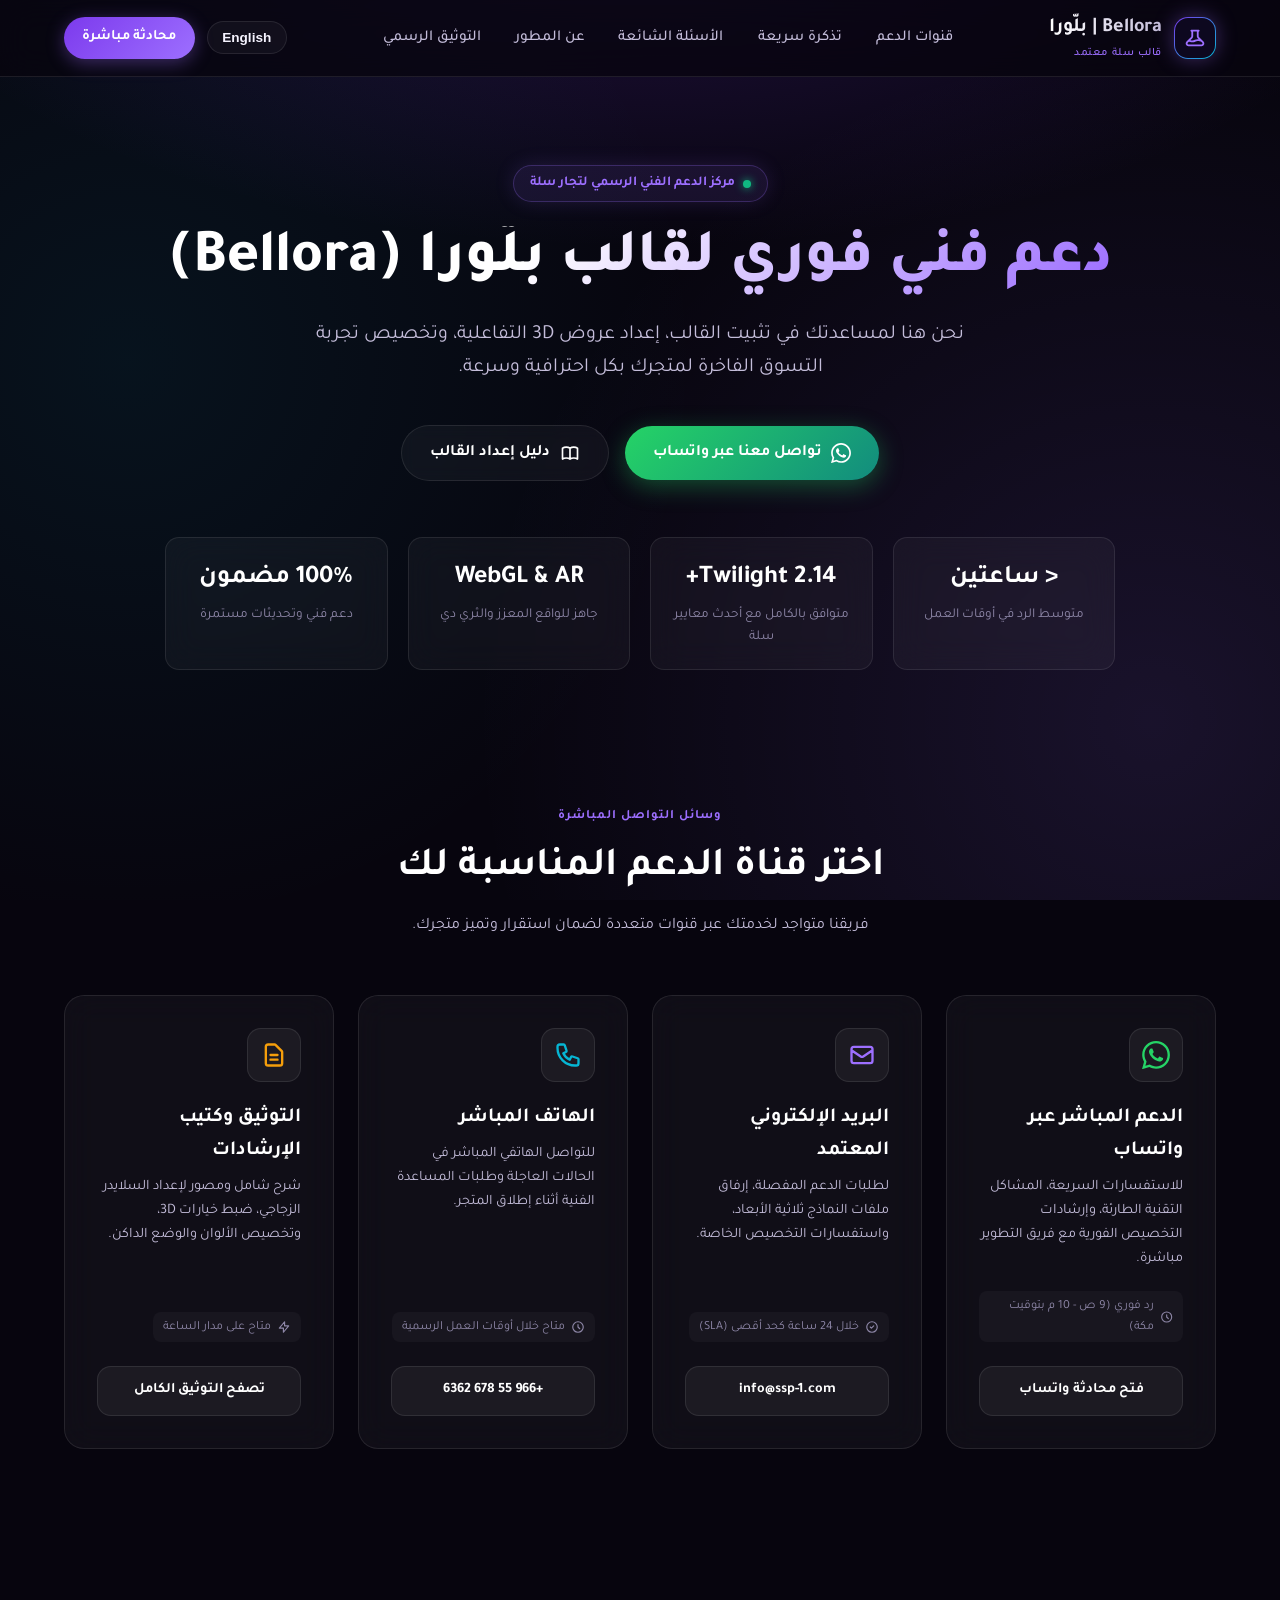
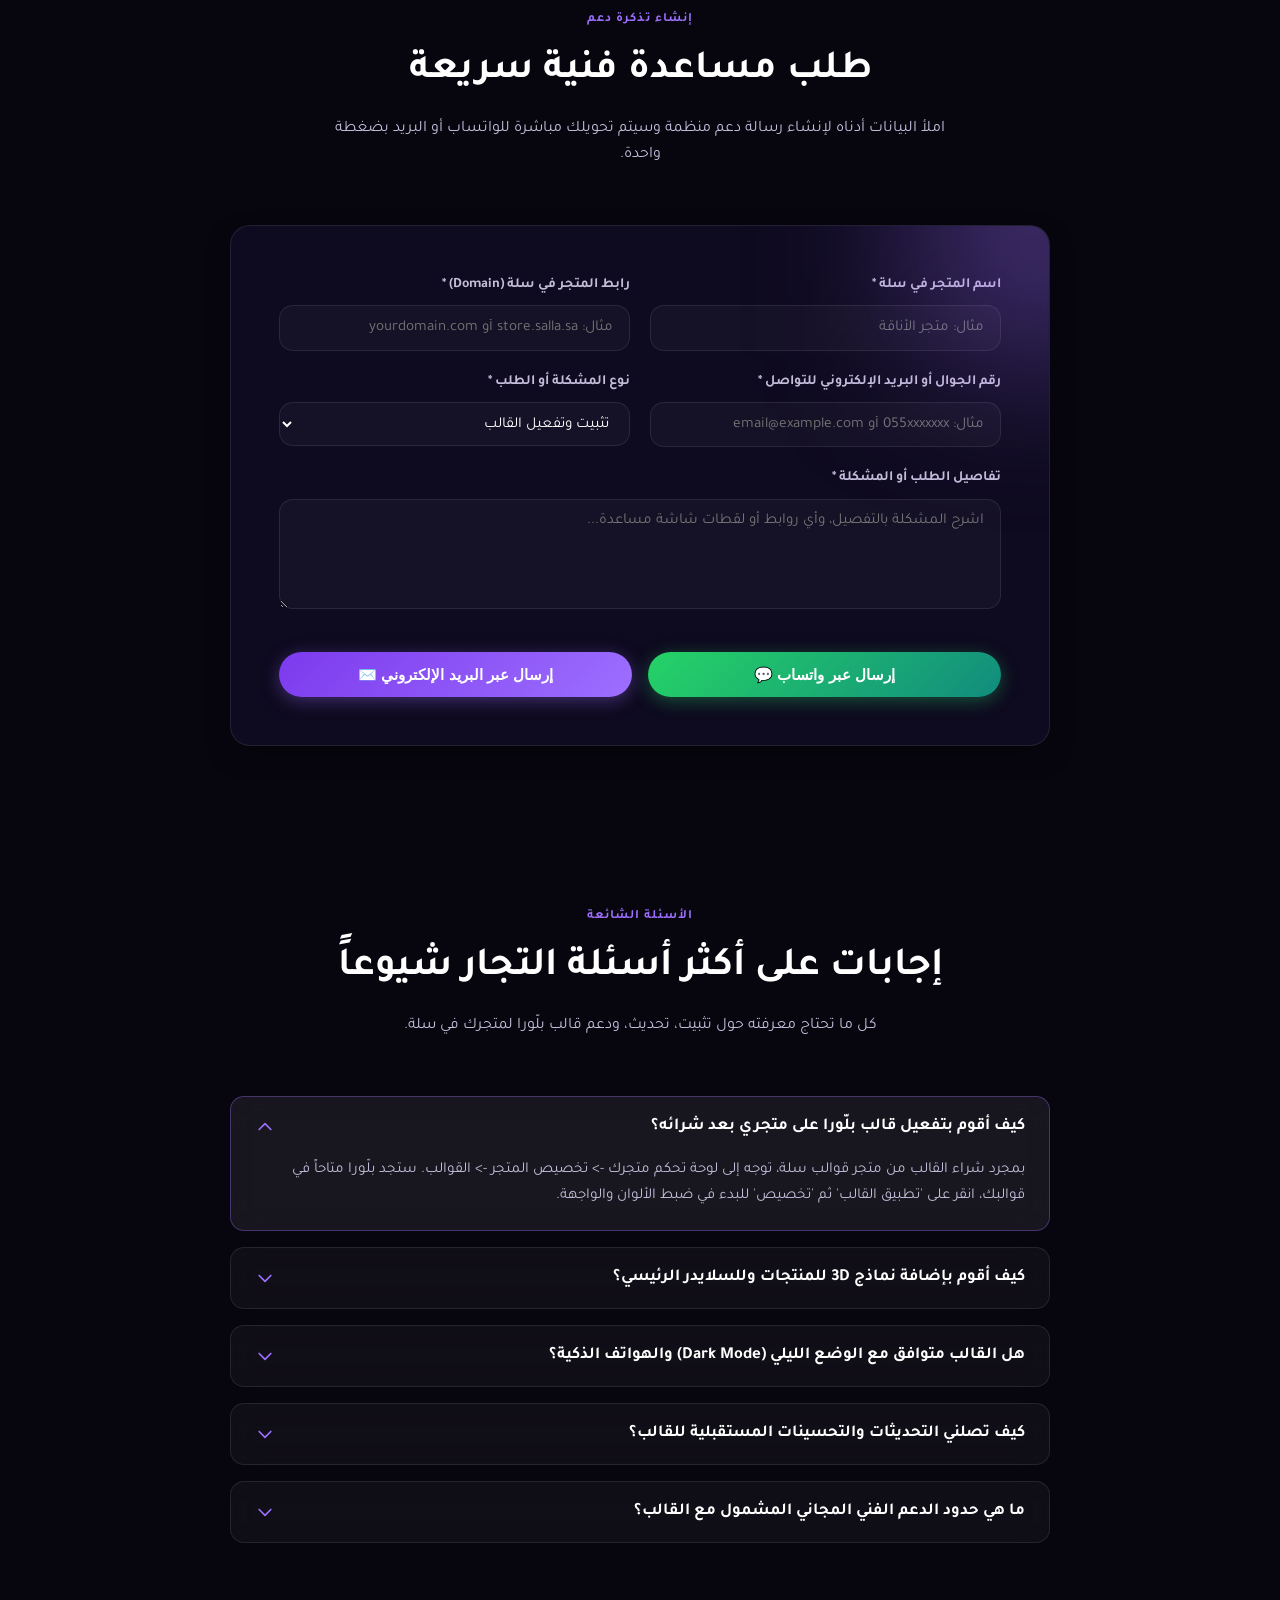
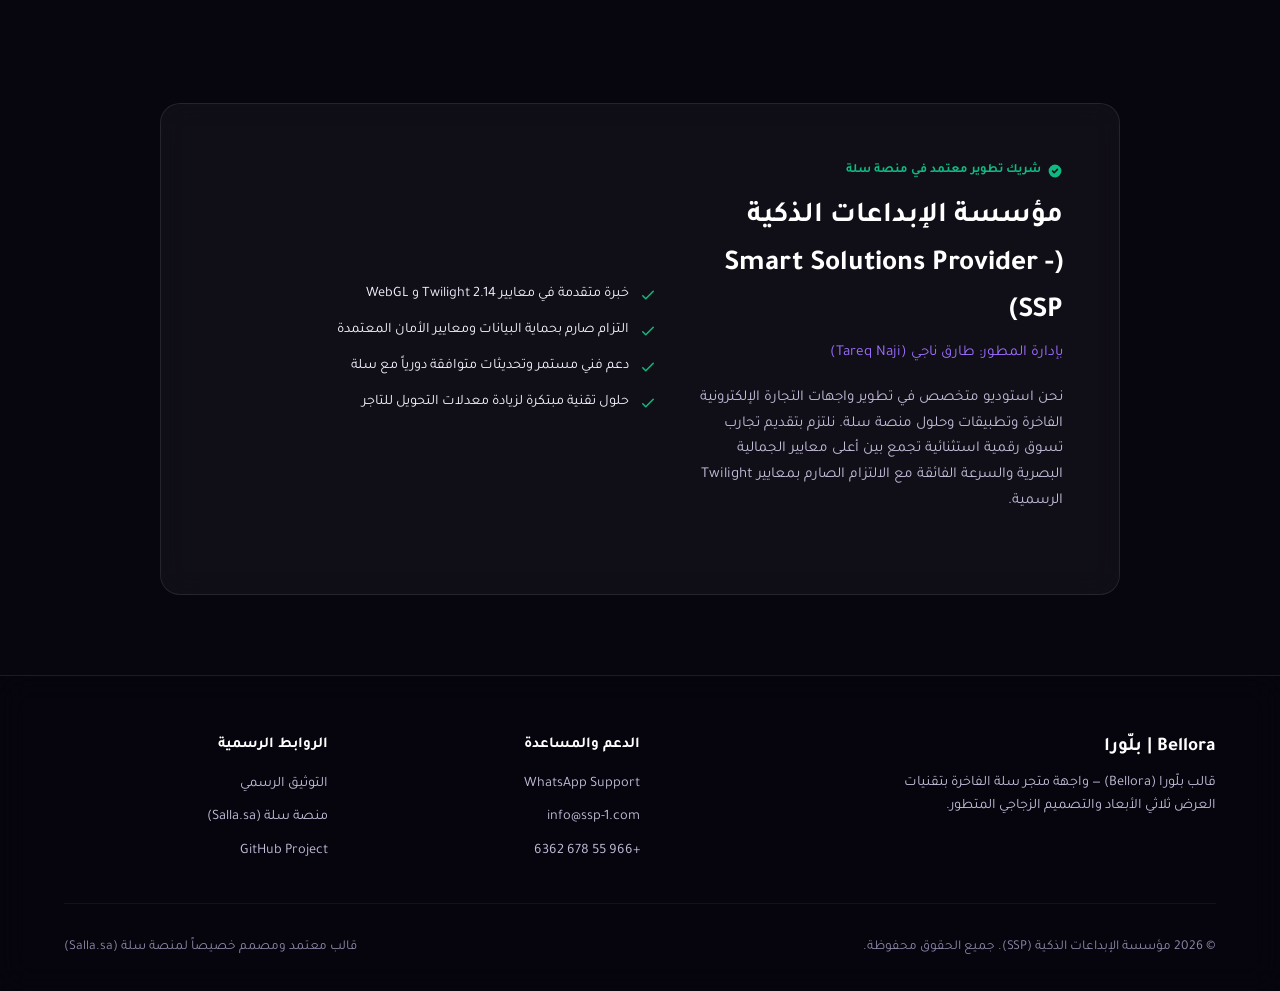
==== index.html @ 48fffde7 "feat: initial release of Bellora Salla Theme support website" ====
<!DOCTYPE html>
<html lang="ar" dir="rtl">
<head>
  <meta charset="UTF-8">
  <meta name="viewport" content="width=device-width, initial-scale=1.0">
  <title>بلّورا (Bellora) — مركز الدعم الفني والمطور المعتمد لثيم سلة</title>
  <meta name="description" content="مركز الدعم الفني الرسمي والمعتمد لقالب بلّورا (Bellora) على منصة سلة — مؤسسة الإبداعات الذكية (SSP). مساعدة فورية، توثيق، وتذاكر دعم فني لتجار سلة.">
  <meta name="theme-color" content="#07050e">

  <!-- OpenGraph / Social Media Meta -->
  <meta property="og:type" content="website">
  <meta property="og:url" content="https://tareq7.github.io/bellora-support/">
  <meta property="og:title" content="بلّورا (Bellora) — مركز الدعم الفني المعتمد لقالب سلة">
  <meta property="og:description" content="الدعم الفني الرسمي لقالب بلّورا على سلة: تواصل مباشر عبر واتساب والبريد، توثيق شامل، وإرشادات تقنية فورية.">
  <meta property="twitter:card" content="summary_large_image">

  <!-- Google Fonts -->
  <link rel="preconnect" href="https://fonts.googleapis.com">
  <link rel="preconnect" href="https://fonts.gstatic.com" crossorigin>
  <link href="https://fonts.googleapis.com/css2?family=Inter:wght@400;500;600;700;800&family=Tajawal:wght@400;500;700;800;900&display=swap" rel="stylesheet">

  <link rel="stylesheet" href="styles.css">
</head>
<body>

  <!-- Navigation Bar -->
  <header class="site-header">
    <div class="container nav-container">
      <a href="#" class="brand-logo">
        <div class="brand-icon">
          <svg fill="none" stroke="currentColor" viewBox="0 0 24 24">
            <path stroke-linecap="round" stroke-linejoin="round" stroke-width="2" d="M19.428 15.428a2 2 0 00-1.022-.547l-2.387-.477a6 6 0 00-3.86.517l-.318.158a6 6 0 01-3.86.517L6.05 15.21a2 2 0 00-1.806.547M8 4h8l-1 1v5.172a2 2 0 00.586 1.414l5 5c1.26 1.26.367 3.414-1.415 3.414H4.828c-1.782 0-2.674-2.154-1.414-3.414l5-5A2 2 0 009 10.172V5L8 4z"></path>
          </svg>
        </div>
        <div class="brand-text">
          <span class="brand-name">Bellora | بلّورا</span>
          <span class="brand-badge" data-i18n="brandBadge">قالب سلة معتمد</span>
        </div>
      </a>

      <ul class="nav-menu">
        <li><a href="#channels" class="nav-link" data-i18n="navChannels">قنوات الدعم</a></li>
        <li><a href="#ticket" class="nav-link" data-i18n="navTicket">تذكرة سريعة</a></li>
        <li><a href="#faq" class="nav-link" data-i18n="navFaq">الأسئلة الشائعة</a></li>
        <li><a href="#about" class="nav-link" data-i18n="navAbout">عن المطور</a></li>
        <li><a href="https://bellora.ssp-1.com/" target="_blank" rel="noopener" class="nav-link" data-i18n="navDocs">التوثيق الرسمي ↗</a></li>
      </ul>

      <div class="nav-actions">
        <button id="langToggleBtn" class="lang-btn" type="button" aria-label="Switch Language">English</button>
        <a href="https://wa.me/966556786362" target="_blank" rel="noopener" class="nav-cta" data-i18n="navCta">محادثة مباشرة</a>
      </div>
    </div>
  </header>

  <!-- Hero Section -->
  <section class="hero">
    <div class="container">
      <div class="hero-pill">
        <span class="hero-pill-dot"></span>
        <span data-i18n="heroBadge">مركز الدعم الفني الرسمي لتجار سلة</span>
      </div>

      <h1 class="hero-title" data-i18n="heroTitle">دعم فني فوري لقالب بلّورا (Bellora)</h1>
      <p class="hero-subtitle" data-i18n="heroSubtitle">
        نحن هنا لمساعدتك في تثبيت القالب، إعداد عروض 3D التفاعلية، وتخصيص تجربة التسوق الفاخرة لمتجرك بكل احترافية وسرعة.
      </p>

      <div class="hero-buttons">
        <a href="https://wa.me/966556786362" target="_blank" rel="noopener" class="btn-primary">
          <svg width="20" height="20" fill="currentColor" viewBox="0 0 24 24">
            <path d="M.057 24l1.687-6.163c-1.041-1.804-1.588-3.849-1.587-5.946.003-6.556 5.338-11.891 11.893-11.891 3.181.001 6.167 1.24 8.413 3.488 2.245 2.248 3.481 5.236 3.48 8.414-.003 6.557-5.338 11.892-11.893 11.892-1.99-.001-3.951-.5-5.688-1.448l-5.705 1.654zm6.597-3.807c1.676.995 3.276 1.591 5.392 1.592 5.448 0 9.886-4.434 9.889-9.885.002-5.462-4.415-9.89-9.881-9.892-5.452 0-9.887 4.434-9.889 9.884-.001 2.225.651 3.891 1.746 5.634l-.999 3.648 3.742-.981zm11.387-5.464c-.074-.124-.272-.198-.57-.347-.297-.149-1.758-.868-2.031-.967-.272-.099-.47-.149-.669.149-.198.297-.768.967-.941 1.165-.173.198-.347.223-.644.074-.297-.149-1.255-.462-2.39-1.475-.883-.788-1.48-1.761-1.653-2.059-.173-.297-.018-.458.13-.606.134-.133.297-.347.446-.521.151-.172.2-.296.3-.495.099-.198.05-.372-.025-.521-.075-.148-.669-1.611-.916-2.206-.242-.579-.487-.501-.669-.51l-.57-.01c-.198 0-.52.074-.792.372s-1.04 1.016-1.04 2.479 1.065 2.876 1.213 3.074c.149.198 2.095 3.2 5.076 4.487.709.306 1.263.489 1.694.626.712.226 1.36.194 1.872.118.571-.085 1.758-.719 2.006-1.413.248-.695.248-1.29.173-1.414z"/>
          </svg>
          <span data-i18n="heroWaBtn">تواصل معنا عبر واتساب</span>
        </a>
        <a href="https://bellora.ssp-1.com/" target="_blank" rel="noopener" class="btn-secondary">
          <svg width="20" height="20" fill="none" stroke="currentColor" viewBox="0 0 24 24">
            <path stroke-linecap="round" stroke-linejoin="round" stroke-width="2" d="M12 6.253v13m0-13C10.832 5.477 9.246 5 7.5 5S4.168 5.477 3 6.253v13C4.168 18.477 5.754 18 7.5 18s3.332.477 4.5 1.253m0-13C13.168 5.477 14.754 5 16.5 5c1.747 0 3.332.477 4.5 1.253v13C19.832 18.477 18.247 18 16.5 18c-1.746 0-3.332.477-4.5 1.253"></path>
          </svg>
          <span data-i18n="heroDocsBtn">دليل إعداد القالب</span>
        </a>
      </div>

      <div class="hero-stats">
        <div class="stat-card">
          <div class="stat-value" data-i18n="statResponseTime">&lt; ساعتين</div>
          <div class="stat-label" data-i18n="statResponseDesc">متوسط الرد في أوقات العمل</div>
        </div>
        <div class="stat-card">
          <div class="stat-value" data-i18n="statTwilight">Twilight 2.14+</div>
          <div class="stat-label" data-i18n="statTwilightDesc">متوافق بالكامل مع أحدث معايير سلة</div>
        </div>
        <div class="stat-card">
          <div class="stat-value" data-i18n="stat3D">WebGL & AR</div>
          <div class="stat-label" data-i18n="stat3DDesc">جاهز للواقع المعزز والثري دي</div>
        </div>
        <div class="stat-card">
          <div class="stat-value" data-i18n="statSla">100% مضمون</div>
          <div class="stat-label" data-i18n="statSlaDesc">دعم فني وتحديثات مستمرة</div>
        </div>
      </div>
    </div>
  </section>

  <!-- Support Channels Section -->
  <section id="channels" class="section">
    <div class="container">
      <div class="section-header">
        <div class="section-tag" data-i18n="channelsTag">وسائل التواصل المباشرة</div>
        <h2 class="section-title" data-i18n="channelsTitle">اختر قناة الدعم المناسبة لك</h2>
        <p class="section-desc" data-i18n="channelsDesc">فريقنا متواجد لخدمتك عبر قنوات متعددة لضمان استقرار وتميز متجرك.</p>
      </div>

      <div class="channels-grid">
        <!-- WhatsApp Card -->
        <div class="channel-card channel-whatsapp">
          <div class="channel-icon">
            <svg width="28" height="28" fill="currentColor" viewBox="0 0 24 24">
              <path d="M.057 24l1.687-6.163c-1.041-1.804-1.588-3.849-1.587-5.946.003-6.556 5.338-11.891 11.893-11.891 3.181.001 6.167 1.24 8.413 3.488 2.245 2.248 3.481 5.236 3.48 8.414-.003 6.557-5.338 11.892-11.893 11.892-1.99-.001-3.951-.5-5.688-1.448l-5.705 1.654zm6.597-3.807c1.676.995 3.276 1.591 5.392 1.592 5.448 0 9.886-4.434 9.889-9.885.002-5.462-4.415-9.89-9.881-9.892-5.452 0-9.887 4.434-9.889 9.884-.001 2.225.651 3.891 1.746 5.634l-.999 3.648 3.742-.981zm11.387-5.464c-.074-.124-.272-.198-.57-.347-.297-.149-1.758-.868-2.031-.967-.272-.099-.47-.149-.669.149-.198.297-.768.967-.941 1.165-.173.198-.347.223-.644.074-.297-.149-1.255-.462-2.39-1.475-.883-.788-1.48-1.761-1.653-2.059-.173-.297-.018-.458.13-.606.134-.133.297-.347.446-.521.151-.172.2-.296.3-.495.099-.198.05-.372-.025-.521-.075-.148-.669-1.611-.916-2.206-.242-.579-.487-.501-.669-.51l-.57-.01c-.198 0-.52.074-.792.372s-1.04 1.016-1.04 2.479 1.065 2.876 1.213 3.074c.149.198 2.095 3.2 5.076 4.487.709.306 1.263.489 1.694.626.712.226 1.36.194 1.872.118.571-.085 1.758-.719 2.006-1.413.248-.695.248-1.29.173-1.414z"/>
            </svg>
          </div>
          <h3 class="channel-title" data-i18n="chWaTitle">الدعم المباشر عبر واتساب</h3>
          <p class="channel-desc" data-i18n="chWaDesc">للاستفسارات السريعة، المشاكل التقنية الطارئة، وإرشادات التخصيص الفورية مع فريق التطوير مباشرة.</p>
          <div class="channel-sla">
            <svg width="14" height="14" fill="none" stroke="currentColor" viewBox="0 0 24 24"><path stroke-linecap="round" stroke-linejoin="round" stroke-width="2" d="M12 8v4l3 3m6-3a9 9 0 11-18 0 9 9 0 0118 0z"></path></svg>
            <span data-i18n="chWaSla">رد فوري (9 ص - 10 م بتوقيت مكة)</span>
          </div>
          <a href="https://wa.me/966556786362" target="_blank" rel="noopener" class="channel-action" data-i18n="chWaAction">فتح محادثة واتساب</a>
        </div>

        <!-- Email Card -->
        <div class="channel-card channel-email">
          <div class="channel-icon">
            <svg width="28" height="28" fill="none" stroke="currentColor" viewBox="0 0 24 24">
              <path stroke-linecap="round" stroke-linejoin="round" stroke-width="2" d="M3 8l7.89 5.26a2 2 0 002.22 0L21 8M5 19h14a2 2 0 002-2V7a2 2 0 00-2-2H5a2 2 0 00-2 2v10a2 2 0 002 2z"></path>
            </svg>
          </div>
          <h3 class="channel-title" data-i18n="chMailTitle">البريد الإلكتروني المعتمد</h3>
          <p class="channel-desc" data-i18n="chMailDesc">لطلبات الدعم المفصلة، إرفاق ملفات النماذج ثلاثية الأبعاد، واستفسارات التخصيص الخاصة.</p>
          <div class="channel-sla">
            <svg width="14" height="14" fill="none" stroke="currentColor" viewBox="0 0 24 24"><path stroke-linecap="round" stroke-linejoin="round" stroke-width="2" d="M9 12l2 2 4-4m6 2a9 9 0 11-18 0 9 9 0 0118 0z"></path></svg>
            <span data-i18n="chMailSla">خلال 24 ساعة كحد أقصى (SLA)</span>
          </div>
          <a href="mailto:info@ssp-1.com" class="channel-action" data-i18n="chMailAction">info@ssp-1.com</a>
        </div>

        <!-- Phone Card -->
        <div class="channel-card channel-phone">
          <div class="channel-icon">
            <svg width="28" height="28" fill="none" stroke="currentColor" viewBox="0 0 24 24">
              <path stroke-linecap="round" stroke-linejoin="round" stroke-width="2" d="M3 5a2 2 0 012-2h3.28a1 1 0 01.948.684l1.498 4.493a1 1 0 01-.502 1.21l-2.257 1.13a11.042 11.042 0 005.516 5.516l1.13-2.257a1 1 0 011.21-.502l4.493 1.498a1 1 0 01.684.949V19a2 2 0 01-2 2h-1C9.716 21 3 14.284 3 6V5z"></path>
            </svg>
          </div>
          <h3 class="channel-title" data-i18n="chPhoneTitle">الهاتف المباشر</h3>
          <p class="channel-desc" data-i18n="chPhoneDesc">للتواصل الهاتفي المباشر في الحالات العاجلة وطلبات المساعدة الفنية أثناء إطلاق المتجر.</p>
          <div class="channel-sla">
            <svg width="14" height="14" fill="none" stroke="currentColor" viewBox="0 0 24 24"><path stroke-linecap="round" stroke-linejoin="round" stroke-width="2" d="M12 8v4l3 3m6-3a9 9 0 11-18 0 9 9 0 0118 0z"></path></svg>
            <span data-i18n="chPhoneSla">متاح خلال أوقات العمل الرسمية</span>
          </div>
          <a href="tel:+966556786362" class="channel-action" data-i18n="chPhoneAction">+966 55 678 6362</a>
        </div>

        <!-- Docs Card -->
        <div class="channel-card channel-docs">
          <div class="channel-icon">
            <svg width="28" height="28" fill="none" stroke="currentColor" viewBox="0 0 24 24">
              <path stroke-linecap="round" stroke-linejoin="round" stroke-width="2" d="M9 12h6m-6 4h6m2 5H7a2 2 0 01-2-2V5a2 2 0 012-2h5.586a1 1 0 01.707.293l5.414 5.414a1 1 0 01.293.707V19a2 2 0 01-2 2z"></path>
            </svg>
          </div>
          <h3 class="channel-title" data-i18n="chDocsTitle">التوثيق وكتيب الإرشادات</h3>
          <p class="channel-desc" data-i18n="chDocsDesc">شرح شامل ومصور لإعداد السلايدر الزجاجي، ضبط خيارات 3D، وتخصيص الألوان والوضع الداكن.</p>
          <div class="channel-sla">
            <svg width="14" height="14" fill="none" stroke="currentColor" viewBox="0 0 24 24"><path stroke-linecap="round" stroke-linejoin="round" stroke-width="2" d="M13 10V3L4 14h7v7l9-11h-7z"></path></svg>
            <span data-i18n="chDocsSla">متاح على مدار الساعة</span>
          </div>
          <a href="https://bellora.ssp-1.com/" target="_blank" rel="noopener" class="channel-action" data-i18n="chDocsAction">تصفح التوثيق الكامل</a>
        </div>
      </div>
    </div>
  </section>

  <!-- Interactive Support Ticket Section -->
  <section id="ticket" class="section ticket-section">
    <div class="container">
      <div class="section-header">
        <div class="section-tag" data-i18n="ticketTag">إنشاء تذكرة دعم</div>
        <h2 class="section-title" data-i18n="ticketTitle">طلب مساعدة فنية سريعة</h2>
        <p class="section-desc" data-i18n="ticketDesc">املأ البيانات أدناه لإنشاء رسالة دعم منظمة وسيتم تحويلك مباشرة للواتساب أو البريد بضغطة واحدة.</p>
      </div>

      <div class="ticket-card">
        <form id="ticketForm">
          <div class="form-grid">
            <div class="form-group">
              <label class="form-label" for="ticketStoreName" data-i18n="labelStoreName">اسم المتجر في سلة *</label>
              <input type="text" id="ticketStoreName" class="form-control" placeholder="مثال: متجر الأناقة" data-i18n-ph="phStoreName" required>
            </div>

            <div class="form-group">
              <label class="form-label" for="ticketStoreUrl" data-i18n="labelStoreUrl">رابط المتجر في سلة (Domain) *</label>
              <input type="text" id="ticketStoreUrl" class="form-control" placeholder="مثال: store.salla.sa أو yourdomain.com" data-i18n-ph="phStoreUrl" required>
            </div>

            <div class="form-group">
              <label class="form-label" for="ticketContact" data-i18n="labelContact">رقم الجوال أو البريد الإلكتروني للتواصل *</label>
              <input type="text" id="ticketContact" class="form-control" placeholder="مثال: 055xxxxxxx أو email@example.com" data-i18n-ph="phContact" required>
            </div>

            <div class="form-group">
              <label class="form-label" for="ticketCategory" data-i18n="labelCategory">نوع المشكلة أو الطلب *</label>
              <select id="ticketCategory" class="form-control">
                <option value="install" data-i18n="catInstall">تثبيت وتفعيل القالب</option>
                <option value="3d" data-i18n="cat3D">إعداد النماذج ثلاثية الأبعاد (GLB/GLTF)</option>
                <option value="design" data-i18n="catDesign">تخصيص الألوان والتصميم والخطوط</option>
                <option value="bug" data-i18n="catBug">الإبلاغ عن خطأ برمجي (Bug)</option>
                <option value="other" data-i18n="catOther">استفسار أو طلب عام</option>
              </select>
            </div>

            <div class="form-group full-width">
              <label class="form-label" for="ticketDesc" data-i18n="labelDesc">تفاصيل الطلب أو المشكلة *</label>
              <textarea id="ticketDesc" class="form-control" placeholder="اشرح المشكلة بالتفصيل، وأي روابط أو لقطات شاشة مساعدة..." data-i18n-ph="phDesc" required></textarea>
            </div>
          </div>

          <div class="ticket-actions">
            <button type="button" id="sendWaBtn" class="btn-ticket-wa" data-i18n="btnSendWa">إرسال عبر واتساب 💬</button>
            <button type="button" id="sendMailBtn" class="btn-ticket-mail" data-i18n="btnSendMail">إرسال عبر البريد الإلكتروني ✉️</button>
          </div>
        </form>
      </div>
    </div>
  </section>

  <!-- FAQ Section -->
  <section id="faq" class="section">
    <div class="container">
      <div class="section-header">
        <div class="section-tag" data-i18n="faqTag">الأسئلة الشائعة</div>
        <h2 class="section-title" data-i18n="faqTitle">إجابات على أكثر أسئلة التجار شيوعاً</h2>
        <p class="section-desc" data-i18n="faqDesc">كل ما تحتاج معرفته حول تثبيت، تحديث، ودعم قالب بلّورا لمتجرك في سلة.</p>
      </div>

      <div class="faq-list">
        <div class="faq-item active">
          <button class="faq-trigger" type="button">
            <span data-i18n="faq1Q">كيف أقوم بتفعيل قالب بلّورا على متجري بعد شرائه؟</span>
            <svg class="faq-chevron" fill="none" stroke="currentColor" viewBox="0 0 24 24"><path stroke-linecap="round" stroke-linejoin="round" stroke-width="2" d="M19 9l-7 7-7-7"></path></svg>
          </button>
          <div class="faq-body">
            <p data-i18n="faq1A">بمجرد شراء القالب من متجر قوالب سلة، توجه إلى لوحة تحكم متجرك -> تخصيص المتجر -> القوالب. ستجد بلّورا متاحاً في قوالبك، انقر على 'تطبيق القالب' ثم 'تخصيص' للبدء في ضبط الألوان والواجهة.</p>
          </div>
        </div>

        <div class="faq-item">
          <button class="faq-trigger" type="button">
            <span data-i18n="faq2Q">كيف أقوم بإضافة نماذج 3D للمنتجات وللسلايدر الرئيسي؟</span>
            <svg class="faq-chevron" fill="none" stroke="currentColor" viewBox="0 0 24 24"><path stroke-linecap="round" stroke-linejoin="round" stroke-width="2" d="M19 9l-7 7-7-7"></path></svg>
          </button>
          <div class="faq-body">
            <p data-i18n="faq2A">يدعم قالب بلّورا ملفات GLB و GLTF خفيفة الحجم. يمكنك رفع الملف على رابط مباشر يدعم CORS أو عبر مكتبة الوسائط ووضعه في خانة رابط 3D المخصص في خيارات تخصيص القالب أو حقل النموذج ثلاثي الأبعاد المدمج بسلة. ستظهر الموديلات تلقائياً مع خيار العرض بالواقع المعزز (AR).</p>
          </div>
        </div>

        <div class="faq-item">
          <button class="faq-trigger" type="button">
            <span data-i18n="faq3Q">هل القالب متوافق مع الوضع الليلي (Dark Mode) والهواتف الذكية؟</span>
            <svg class="faq-chevron" fill="none" stroke="currentColor" viewBox="0 0 24 24"><path stroke-linecap="round" stroke-linejoin="round" stroke-width="2" d="M19 9l-7 7-7-7"></path></svg>
          </button>
          <div class="faq-body">
            <p data-i18n="faq3A">نعم 100%. تم بناء القالب ليكون متجاوباً تماماً (Mobile-First) مع تكيف ذكي مع الوضع الداكن تلقائياً وفق جهاز العميل، مع الحفاظ على جماليات الزجاج الشفاف وسرعة التصفح العالية.</p>
          </div>
        </div>

        <div class="faq-item">
          <button class="faq-trigger" type="button">
            <span data-i18n="faq4Q">كيف تصلني التحديثات والتحسينات المستقبلية للقالب؟</span>
            <svg class="faq-chevron" fill="none" stroke="currentColor" viewBox="0 0 24 24"><path stroke-linecap="round" stroke-linejoin="round" stroke-width="2" d="M19 9l-7 7-7-7"></path></svg>
          </button>
          <div class="faq-body">
            <p data-i18n="faq4A">تصل جميع التحديثات الأمنية، وتحديثات التوافق مع منصة سلة، والميزات الجديدة تلقائياً عبر لوحة تحكم سلة دون الحاجة لإعادة ضبط إعدادات متجرك.</p>
          </div>
        </div>

        <div class="faq-item">
          <button class="faq-trigger" type="button">
            <span data-i18n="faq5Q">ما هي حدود الدعم الفني المجاني المشمول مع القالب؟</span>
            <svg class="faq-chevron" fill="none" stroke="currentColor" viewBox="0 0 24 24"><path stroke-linecap="round" stroke-linejoin="round" stroke-width="2" d="M19 9l-7 7-7-7"></path></svg>
          </button>
          <div class="faq-body">
            <p data-i18n="faq5A">يشمل الدعم الفني المجاني حل أي أخطاء برمجية متعلقة بالقالب، المساعدة في ضبط الإعدادات الافتراضية، وتقديم الإرشادات الفنية لاستخدام مميزات 3D والتصميم الزجاجي. لطلبات التخصيص البرمجي المتقدم يمكنك مراسلتنا لترتيب ذلك.</p>
          </div>
        </div>
      </div>
    </div>
  </section>

  <!-- About Developer & Company Section -->
  <section id="about" class="section">
    <div class="container">
      <div class="about-card">
        <div>
          <div class="about-badge">
            <svg width="16" height="16" fill="currentColor" viewBox="0 0 20 20"><path fill-rule="evenodd" d="M10 18a8 8 0 100-16 8 8 0 000 16zm3.707-9.293a1 1 0 00-1.414-1.414L9 10.586 7.707 9.293a1 1 0 00-1.414 1.414l2 2a1 1 0 001.414 0l4-4z" clip-rule="evenodd"></path></svg>
            <span data-i18n="aboutBadge">شريك تطوير معتمد في منصة سلة</span>
          </div>
          <h2 class="about-name" data-i18n="aboutName">مؤسسة الإبداعات الذكية (Smart Solutions Provider - SSP)</h2>
          <div class="about-role" data-i18n="aboutRole">بإدارة المطور: طارق ناجي (Tareq Naji)</div>
          <p class="about-text" data-i18n="aboutText">
            نحن استوديو متخصص في تطوير واجهات التجارة الإلكترونية الفاخرة وتطبيقات وحلول منصة سلة. نلتزم بتقديم تجارب تسوق رقمية استثنائية تجمع بين أعلى معايير الجمالية البصرية والسرعة الفائقة مع الالتزام الصارم بمعايير Twilight الرسمية.
          </p>
        </div>

        <div class="about-features">
          <div class="feature-item">
            <svg fill="none" stroke="currentColor" viewBox="0 0 24 24"><path stroke-linecap="round" stroke-linejoin="round" stroke-width="2" d="M5 13l4 4L19 7"></path></svg>
            <span data-i18n="feat1">خبرة متقدمة في معايير Twilight 2.14 و WebGL</span>
          </div>
          <div class="feature-item">
            <svg fill="none" stroke="currentColor" viewBox="0 0 24 24"><path stroke-linecap="round" stroke-linejoin="round" stroke-width="2" d="M5 13l4 4L19 7"></path></svg>
            <span data-i18n="feat2">التزام صارم بحماية البيانات ومعايير الأمان المعتمدة</span>
          </div>
          <div class="feature-item">
            <svg fill="none" stroke="currentColor" viewBox="0 0 24 24"><path stroke-linecap="round" stroke-linejoin="round" stroke-width="2" d="M5 13l4 4L19 7"></path></svg>
            <span data-i18n="feat3">دعم فني مستمر وتحديثات متوافقة دورياً مع سلة</span>
          </div>
          <div class="feature-item">
            <svg fill="none" stroke="currentColor" viewBox="0 0 24 24"><path stroke-linecap="round" stroke-linejoin="round" stroke-width="2" d="M5 13l4 4L19 7"></path></svg>
            <span data-i18n="feat4">حلول تقنية مبتكرة لزيادة معدلات التحويل للتاجر</span>
          </div>
        </div>
      </div>
    </div>
  </section>

  <!-- Footer -->
  <footer class="site-footer">
    <div class="container">
      <div class="footer-grid">
        <div class="footer-brand">
          <h4>Bellora | بلّورا</h4>
          <p data-i18n="footerDesc">قالب بلّورا (Bellora) — واجهة متجر سلة الفاخرة بتقنيات العرض ثلاثي الأبعاد والتصميم الزجاجي المتطور.</p>
        </div>

        <div class="footer-col">
          <h5 data-i18n="footerSupport">الدعم والمساعدة</h5>
          <ul class="footer-links">
            <li><a href="https://wa.me/966556786362" target="_blank" rel="noopener">WhatsApp Support</a></li>
            <li><a href="mailto:info@ssp-1.com">info@ssp-1.com</a></li>
            <li><a href="tel:+966556786362">+966 55 678 6362</a></li>
          </ul>
        </div>

        <div class="footer-col">
          <h5 data-i18n="footerLegal">الروابط الرسمية</h5>
          <ul class="footer-links">
            <li><a href="https://bellora.ssp-1.com/" target="_blank" rel="noopener" data-i18n="navDocs">التوثيق الرسمي ↗</a></li>
            <li><a href="https://salla.sa/" target="_blank" rel="noopener">منصة سلة (Salla.sa)</a></li>
            <li><a href="https://github.com/tareq7/premium-storefront" target="_blank" rel="noopener">GitHub Project</a></li>
          </ul>
        </div>
      </div>

      <div class="footer-bottom">
        <div data-i18n="footerCopy">© 2026 مؤسسة الإبداعات الذكية (SSP). جميع الحقوق محفوظة.</div>
        <div data-i18n="footerPartnerNote">قالب معتمد ومصمم خصيصاً لمنصة سلة (Salla.sa)</div>
      </div>
    </div>
  </footer>

  <script src="app.js"></script>
</body>
</html>
---- styles.css ----
/* ==========================================================================
   Bellora Theme — Official Support & Developer Portal
   Design System: Glassmorphism / Dark Luxury / Bilingual RTL & LTR
   ========================================================================== */

:root {
  --bg-main: #07050e;
  --bg-surface: #0e0a1f;
  --bg-card: rgba(255, 255, 255, 0.04);
  --bg-card-hover: rgba(255, 255, 255, 0.07);
  --glass-border: rgba(255, 255, 255, 0.09);
  --glass-border-focus: rgba(168, 85, 247, 0.45);
  --glass-blur: 16px;

  --primary: #9d6fff;
  --primary-glow: rgba(157, 111, 255, 0.35);
  --primary-dark: #7c3aed;
  --accent: #06b6d4;
  --accent-glow: rgba(6, 182, 212, 0.3);
  --emerald: #10b981;
  --emerald-glow: rgba(16, 185, 129, 0.25);

  --text-primary: #f5f3ff;
  --text-secondary: #c4bdda;
  --text-muted: #8e87a8;
  
  --font-arabic: 'Tajawal', -apple-system, BlinkMacSystemFont, 'Segoe UI', Roboto, sans-serif;
  --font-latin: 'Inter', -apple-system, BlinkMacSystemFont, 'Segoe UI', Roboto, sans-serif;
  
  --radius-sm: 8px;
  --radius-md: 14px;
  --radius-lg: 20px;
  --radius-pill: 9999px;

  --transition-fast: 0.2s cubic-bezier(0.16, 1, 0.3, 1);
  --transition-smooth: 0.35s cubic-bezier(0.16, 1, 0.3, 1);
  --shadow-card: 0 10px 30px -10px rgba(0, 0, 0, 0.5);
  --shadow-glow: 0 0 35px -5px var(--primary-glow);
}

*, *::before, *::after {
  box-sizing: border-box;
  margin: 0;
  padding: 0;
}

html {
  scroll-behavior: smooth;
  scroll-padding-top: 90px;
  font-size: 16px;
}

body {
  min-height: 100vh;
  background-color: var(--bg-main);
  background-image: 
    radial-gradient(ellipse 80% 50% at 50% -10%, rgba(124, 58, 237, 0.22), transparent 75%),
    radial-gradient(circle at 10% 40%, rgba(6, 182, 212, 0.08), transparent 45%),
    radial-gradient(circle at 90% 80%, rgba(157, 111, 255, 0.12), transparent 50%);
  background-attachment: fixed;
  color: var(--text-primary);
  font-family: var(--font-arabic);
  line-height: 1.65;
  -webkit-font-smoothing: antialiased;
  -moz-osx-font-smoothing: grayscale;
  overflow-x: hidden;
}

/* LTR override for English mode */
html[lang="en"] body {
  font-family: var(--font-latin);
}

.container {
  width: 100%;
  max-width: 1200px;
  margin: 0 auto;
  padding: 0 1.5rem;
}

/* --------------------------------------------------------------------------
   Navigation Bar
   -------------------------------------------------------------------------- */
.site-header {
  position: sticky;
  top: 0;
  z-index: 100;
  backdrop-filter: blur(var(--glass-blur));
  -webkit-backdrop-filter: blur(var(--glass-blur));
  background: rgba(7, 5, 14, 0.75);
  border-bottom: 1px solid var(--glass-border);
  transition: var(--transition-smooth);
}

.nav-container {
  display: flex;
  align-items: center;
  justify-content: space-between;
  height: 76px;
}

.brand-logo {
  display: flex;
  align-items: center;
  gap: 0.75rem;
  text-decoration: none;
  color: inherit;
}

.brand-icon {
  width: 42px;
  height: 42px;
  border-radius: var(--radius-md);
  background: linear-gradient(135deg, #7c3aed, #06b6d4);
  display: flex;
  align-items: center;
  justify-content: center;
  box-shadow: 0 0 20px var(--primary-glow);
  position: relative;
  overflow: hidden;
}

.brand-icon::after {
  content: '';
  position: absolute;
  inset: 1px;
  background: #0d081f;
  border-radius: calc(var(--radius-md) - 1px);
  z-index: 1;
}

.brand-icon svg {
  position: relative;
  z-index: 2;
  width: 22px;
  height: 22px;
  color: var(--primary);
}

.brand-text {
  display: flex;
  flex-direction: column;
}

.brand-name {
  font-size: 1.25rem;
  font-weight: 700;
  letter-spacing: -0.01em;
  background: linear-gradient(to right, #fff, var(--text-secondary));
  -webkit-background-clip: text;
  -webkit-text-fill-color: transparent;
}

.brand-badge {
  font-size: 0.7rem;
  font-weight: 500;
  color: var(--primary);
  text-transform: uppercase;
  letter-spacing: 0.05em;
}

.nav-menu {
  display: flex;
  align-items: center;
  gap: 1.75rem;
  list-style: none;
}

.nav-link {
  text-decoration: none;
  color: var(--text-secondary);
  font-size: 0.95rem;
  font-weight: 500;
  transition: color var(--transition-fast);
  padding: 0.35rem 0.2rem;
  position: relative;
}

.nav-link:hover, .nav-link.active {
  color: #fff;
}

.nav-link::after {
  content: '';
  position: absolute;
  bottom: 0;
  inset-inline-start: 0;
  width: 0%;
  height: 2px;
  background: var(--primary);
  transition: width var(--transition-fast);
  border-radius: var(--radius-pill);
}

.nav-link:hover::after {
  width: 100%;
}

.nav-actions {
  display: flex;
  align-items: center;
  gap: 0.75rem;
}

.lang-btn {
  display: inline-flex;
  align-items: center;
  gap: 0.4rem;
  padding: 0.5rem 0.9rem;
  background: var(--bg-card);
  border: 1px solid var(--glass-border);
  border-radius: var(--radius-pill);
  color: var(--text-primary);
  font-size: 0.85rem;
  font-weight: 600;
  cursor: pointer;
  transition: var(--transition-fast);
}

.lang-btn:hover {
  background: var(--bg-card-hover);
  border-color: var(--primary);
  box-shadow: 0 0 15px var(--primary-glow);
}

.nav-cta {
  display: inline-flex;
  align-items: center;
  gap: 0.5rem;
  padding: 0.55rem 1.15rem;
  background: linear-gradient(135deg, #7c3aed, #9d6fff);
  color: #fff;
  text-decoration: none;
  font-size: 0.9rem;
  font-weight: 600;
  border-radius: var(--radius-pill);
  box-shadow: 0 4px 18px var(--primary-glow);
  transition: var(--transition-fast);
}

.nav-cta:hover {
  transform: translateY(-1px);
  box-shadow: 0 6px 24px rgba(157, 111, 255, 0.5);
}

.mobile-toggle {
  display: none;
  background: none;
  border: 1px solid var(--glass-border);
  color: var(--text-primary);
  padding: 0.5rem;
  border-radius: var(--radius-sm);
  cursor: pointer;
}

/* --------------------------------------------------------------------------
   Hero Section
   -------------------------------------------------------------------------- */
.hero {
  padding: 5.5rem 0 3.5rem;
  position: relative;
  text-align: center;
}

.hero-pill {
  display: inline-flex;
  align-items: center;
  gap: 0.5rem;
  padding: 0.4rem 1rem;
  background: rgba(157, 111, 255, 0.1);
  border: 1px solid rgba(157, 111, 255, 0.25);
  border-radius: var(--radius-pill);
  color: var(--primary);
  font-size: 0.85rem;
  font-weight: 600;
  margin-bottom: 1.5rem;
  box-shadow: 0 0 20px rgba(157, 111, 255, 0.15);
}

.hero-pill-dot {
  width: 8px;
  height: 8px;
  background: var(--emerald);
  border-radius: 50%;
  box-shadow: 0 0 8px var(--emerald);
  animation: pulseDot 2s infinite;
}

@keyframes pulseDot {
  0%, 100% { opacity: 1; transform: scale(1); }
  50% { opacity: 0.4; transform: scale(0.85); }
}

.hero-title {
  font-size: clamp(2.2rem, 5vw, 3.8rem);
  font-weight: 800;
  line-height: 1.2;
  margin-bottom: 1.25rem;
  background: linear-gradient(135deg, #ffffff 40%, var(--primary) 90%);
  -webkit-background-clip: text;
  -webkit-text-fill-color: transparent;
}

.hero-subtitle {
  font-size: clamp(1.05rem, 2vw, 1.25rem);
  color: var(--text-secondary);
  max-width: 680px;
  margin: 0 auto 2.5rem;
  font-weight: 400;
}

.hero-buttons {
  display: flex;
  align-items: center;
  justify-content: center;
  flex-wrap: wrap;
  gap: 1rem;
  margin-bottom: 3.5rem;
}

.btn-primary {
  display: inline-flex;
  align-items: center;
  gap: 0.6rem;
  padding: 0.85rem 1.75rem;
  background: linear-gradient(135deg, #25D366, #128C7E);
  color: #fff;
  font-size: 1rem;
  font-weight: 600;
  text-decoration: none;
  border-radius: var(--radius-pill);
  box-shadow: 0 6px 25px rgba(37, 211, 102, 0.35);
  transition: var(--transition-fast);
}

.btn-primary:hover {
  transform: translateY(-2px);
  box-shadow: 0 10px 30px rgba(37, 211, 102, 0.45);
}

.btn-secondary {
  display: inline-flex;
  align-items: center;
  gap: 0.6rem;
  padding: 0.85rem 1.75rem;
  background: var(--bg-card);
  border: 1px solid var(--glass-border);
  color: #fff;
  font-size: 1rem;
  font-weight: 600;
  text-decoration: none;
  border-radius: var(--radius-pill);
  transition: var(--transition-fast);
  backdrop-filter: blur(8px);
}

.btn-secondary:hover {
  background: var(--bg-card-hover);
  border-color: var(--primary);
  transform: translateY(-2px);
  box-shadow: 0 6px 20px var(--primary-glow);
}

.hero-stats {
  display: grid;
  grid-template-columns: repeat(auto-fit, minmax(200px, 1fr));
  gap: 1.25rem;
  max-width: 950px;
  margin: 0 auto;
}

.stat-card {
  padding: 1.25rem 1rem;
  background: var(--bg-card);
  border: 1px solid var(--glass-border);
  border-radius: var(--radius-md);
  backdrop-filter: blur(var(--glass-blur));
  text-align: center;
}

.stat-value {
  font-size: 1.6rem;
  font-weight: 700;
  color: #fff;
  margin-bottom: 0.25rem;
}

.stat-label {
  font-size: 0.85rem;
  color: var(--text-muted);
}

/* --------------------------------------------------------------------------
   Section Common
   -------------------------------------------------------------------------- */
.section {
  padding: 5rem 0;
  position: relative;
}

.section-header {
  text-align: center;
  max-width: 650px;
  margin: 0 auto 3.5rem;
}

.section-tag {
  font-size: 0.8rem;
  font-weight: 700;
  color: var(--primary);
  text-transform: uppercase;
  letter-spacing: 0.08em;
  margin-bottom: 0.5rem;
}

.section-title {
  font-size: clamp(1.8rem, 3.5vw, 2.5rem);
  font-weight: 700;
  color: #fff;
  margin-bottom: 0.75rem;
}

.section-desc {
  font-size: 1rem;
  color: var(--text-secondary);
}

/* --------------------------------------------------------------------------
   Support Channels Grid
   -------------------------------------------------------------------------- */
.channels-grid {
  display: grid;
  grid-template-columns: repeat(auto-fit, minmax(260px, 1fr));
  gap: 1.5rem;
}

.channel-card {
  background: var(--bg-card);
  border: 1px solid var(--glass-border);
  border-radius: var(--radius-lg);
  padding: 2rem;
  backdrop-filter: blur(var(--glass-blur));
  transition: var(--transition-smooth);
  display: flex;
  flex-direction: column;
  position: relative;
  overflow: hidden;
}

.channel-card::before {
  content: '';
  position: absolute;
  top: 0;
  inset-inline-start: 0;
  width: 100%;
  height: 3px;
  background: linear-gradient(90deg, transparent, var(--channel-accent, var(--primary)), transparent);
  opacity: 0;
  transition: opacity var(--transition-fast);
}

.channel-card:hover {
  background: var(--bg-card-hover);
  border-color: rgba(255, 255, 255, 0.16);
  transform: translateY(-4px);
  box-shadow: var(--shadow-card), 0 0 25px var(--channel-glow, var(--primary-glow));
}

.channel-card:hover::before {
  opacity: 1;
}

.channel-icon {
  width: 54px;
  height: 54px;
  border-radius: var(--radius-md);
  background: rgba(255, 255, 255, 0.05);
  border: 1px solid var(--glass-border);
  display: flex;
  align-items: center;
  justify-content: center;
  margin-bottom: 1.25rem;
  color: var(--channel-accent, var(--primary));
  transition: var(--transition-fast);
}

.channel-card:hover .channel-icon {
  transform: scale(1.08);
  background: rgba(255, 255, 255, 0.09);
}

.channel-title {
  font-size: 1.25rem;
  font-weight: 700;
  color: #fff;
  margin-bottom: 0.5rem;
}

.channel-desc {
  font-size: 0.9rem;
  color: var(--text-secondary);
  margin-bottom: 1.25rem;
  flex-grow: 1;
}

.channel-sla {
  display: inline-flex;
  align-items: center;
  gap: 0.4rem;
  font-size: 0.78rem;
  color: var(--text-muted);
  margin-bottom: 1.5rem;
  padding: 0.3rem 0.6rem;
  background: rgba(255, 255, 255, 0.03);
  border-radius: var(--radius-sm);
  width: fit-content;
}

.channel-action {
  display: inline-flex;
  align-items: center;
  justify-content: center;
  gap: 0.5rem;
  width: 100%;
  padding: 0.75rem 1rem;
  background: rgba(255, 255, 255, 0.05);
  border: 1px solid var(--glass-border);
  border-radius: var(--radius-md);
  color: #fff;
  font-size: 0.9rem;
  font-weight: 600;
  text-decoration: none;
  transition: var(--transition-fast);
}

.channel-action:hover {
  background: var(--channel-accent, var(--primary));
  color: #fff;
  border-color: transparent;
  box-shadow: 0 4px 18px var(--channel-glow, var(--primary-glow));
}

/* Custom Channel Accents */
.channel-whatsapp {
  --channel-accent: #25D366;
  --channel-glow: rgba(37, 211, 102, 0.35);
}
.channel-email {
  --channel-accent: #9d6fff;
  --channel-glow: rgba(157, 111, 255, 0.35);
}
.channel-phone {
  --channel-accent: #06b6d4;
  --channel-glow: rgba(6, 182, 212, 0.35);
}
.channel-docs {
  --channel-accent: #f59e0b;
  --channel-glow: rgba(245, 158, 11, 0.35);
}

/* --------------------------------------------------------------------------
   Interactive Ticket Dispatcher
   -------------------------------------------------------------------------- */
.ticket-section {
  position: relative;
}

.ticket-card {
  max-width: 820px;
  margin: 0 auto;
  background: var(--bg-surface);
  border: 1px solid var(--glass-border);
  border-radius: var(--radius-lg);
  padding: clamp(1.75rem, 4vw, 3rem);
  box-shadow: var(--shadow-card);
  position: relative;
  overflow: hidden;
}

.ticket-card::before {
  content: '';
  position: absolute;
  top: -120px;
  right: -120px;
  width: 250px;
  height: 250px;
  background: var(--primary-glow);
  filter: blur(80px);
  pointer-events: none;
}

.form-grid {
  display: grid;
  grid-template-columns: repeat(2, 1fr);
  gap: 1.25rem;
  margin-bottom: 1.5rem;
}

.form-group.full-width {
  grid-column: span 2;
}

.form-label {
  display: block;
  font-size: 0.88rem;
  font-weight: 600;
  color: var(--text-secondary);
  margin-bottom: 0.5rem;
}

.form-control {
  width: 100%;
  padding: 0.8rem 1rem;
  background: rgba(255, 255, 255, 0.03);
  border: 1px solid var(--glass-border);
  border-radius: var(--radius-md);
  color: #fff;
  font-size: 0.95rem;
  font-family: inherit;
  outline: none;
  transition: var(--transition-fast);
}

.form-control:focus {
  border-color: var(--glass-border-focus);
  background: rgba(255, 255, 255, 0.06);
  box-shadow: 0 0 16px var(--primary-glow);
}

select.form-control option {
  background: #110d24;
  color: #fff;
}

textarea.form-control {
  min-height: 110px;
  resize: vertical;
}

.ticket-actions {
  display: flex;
  align-items: center;
  gap: 1rem;
  flex-wrap: wrap;
  padding-top: 0.5rem;
}

.btn-ticket-wa {
  flex: 1;
  min-width: 200px;
  display: inline-flex;
  align-items: center;
  justify-content: center;
  gap: 0.6rem;
  padding: 0.85rem 1.5rem;
  background: linear-gradient(135deg, #25D366, #128C7E);
  color: #fff;
  font-size: 0.95rem;
  font-weight: 600;
  border: none;
  border-radius: var(--radius-pill);
  cursor: pointer;
  box-shadow: 0 4px 18px rgba(37, 211, 102, 0.35);
  transition: var(--transition-fast);
}

.btn-ticket-wa:hover {
  transform: translateY(-2px);
  box-shadow: 0 8px 24px rgba(37, 211, 102, 0.45);
}

.btn-ticket-mail {
  flex: 1;
  min-width: 200px;
  display: inline-flex;
  align-items: center;
  justify-content: center;
  gap: 0.6rem;
  padding: 0.85rem 1.5rem;
  background: linear-gradient(135deg, #7c3aed, #9d6fff);
  color: #fff;
  font-size: 0.95rem;
  font-weight: 600;
  border: none;
  border-radius: var(--radius-pill);
  cursor: pointer;
  box-shadow: 0 4px 18px var(--primary-glow);
  transition: var(--transition-fast);
}

.btn-ticket-mail:hover {
  transform: translateY(-2px);
  box-shadow: 0 8px 24px rgba(157, 111, 255, 0.5);
}

/* --------------------------------------------------------------------------
   FAQ Accordion
   -------------------------------------------------------------------------- */
.faq-list {
  max-width: 820px;
  margin: 0 auto;
  display: flex;
  flex-direction: column;
  gap: 1rem;
}

.faq-item {
  background: var(--bg-card);
  border: 1px solid var(--glass-border);
  border-radius: var(--radius-md);
  backdrop-filter: blur(var(--glass-blur));
  overflow: hidden;
  transition: var(--transition-fast);
}

.faq-item.active {
  border-color: rgba(157, 111, 255, 0.35);
  background: var(--bg-card-hover);
}

.faq-trigger {
  width: 100%;
  padding: 1.25rem 1.5rem;
  background: none;
  border: none;
  color: #fff;
  font-size: 1.05rem;
  font-weight: 600;
  font-family: inherit;
  display: flex;
  align-items: center;
  justify-content: space-between;
  cursor: pointer;
  text-align: inherit;
}

.faq-chevron {
  width: 20px;
  height: 20px;
  transition: transform var(--transition-smooth);
  color: var(--primary);
  flex-shrink: 0;
  margin-inline-start: 1rem;
}

.faq-item.active .faq-chevron {
  transform: rotate(180deg);
}

.faq-body {
  max-height: 0;
  overflow: hidden;
  transition: max-height 0.4s ease, padding 0.3s ease;
  padding: 0 1.5rem;
  color: var(--text-secondary);
  font-size: 0.95rem;
  line-height: 1.7;
}

.faq-item.active .faq-body {
  max-height: 350px;
  padding: 0 1.5rem 1.35rem;
}

/* --------------------------------------------------------------------------
   About Developer Section
   -------------------------------------------------------------------------- */
.about-card {
  max-width: 960px;
  margin: 0 auto;
  background: var(--bg-card);
  border: 1px solid var(--glass-border);
  border-radius: var(--radius-lg);
  padding: clamp(2rem, 5vw, 3.5rem);
  backdrop-filter: blur(var(--glass-blur));
  display: grid;
  grid-template-columns: 1fr 1.2fr;
  gap: 2.5rem;
  align-items: center;
}

.about-badge {
  display: inline-flex;
  align-items: center;
  gap: 0.4rem;
  font-size: 0.8rem;
  color: var(--emerald);
  font-weight: 600;
  margin-bottom: 0.75rem;
}

.about-name {
  font-size: 1.8rem;
  font-weight: 700;
  color: #fff;
  margin-bottom: 0.25rem;
}

.about-role {
  font-size: 0.95rem;
  color: var(--primary);
  margin-bottom: 1.25rem;
}

.about-text {
  color: var(--text-secondary);
  font-size: 0.95rem;
  line-height: 1.7;
  margin-bottom: 1.5rem;
}

.about-features {
  display: flex;
  flex-direction: column;
  gap: 0.75rem;
}

.feature-item {
  display: flex;
  align-items: center;
  gap: 0.6rem;
  color: var(--text-primary);
  font-size: 0.9rem;
}

.feature-item svg {
  color: var(--emerald);
  width: 18px;
  height: 18px;
  flex-shrink: 0;
}

/* --------------------------------------------------------------------------
   Site Footer
   -------------------------------------------------------------------------- */
.site-footer {
  border-top: 1px solid var(--glass-border);
  padding: 3.5rem 0 2rem;
  background: rgba(7, 5, 14, 0.85);
  backdrop-filter: blur(var(--glass-blur));
  color: var(--text-muted);
  font-size: 0.9rem;
}

.footer-grid {
  display: grid;
  grid-template-columns: 2fr 1fr 1fr;
  gap: 3rem;
  margin-bottom: 2.5rem;
}

.footer-brand h4 {
  font-size: 1.2rem;
  font-weight: 700;
  color: #fff;
  margin-bottom: 0.5rem;
}

.footer-brand p {
  color: var(--text-secondary);
  font-size: 0.9rem;
  max-width: 320px;
  line-height: 1.6;
}

.footer-col h5 {
  font-size: 0.95rem;
  font-weight: 700;
  color: #fff;
  margin-bottom: 1rem;
}

.footer-links {
  list-style: none;
  display: flex;
  flex-direction: column;
  gap: 0.6rem;
}

.footer-links a {
  color: var(--text-secondary);
  text-decoration: none;
  transition: color var(--transition-fast);
}

.footer-links a:hover {
  color: #fff;
}

.footer-bottom {
  display: flex;
  align-items: center;
  justify-content: space-between;
  padding-top: 2rem;
  border-top: 1px solid rgba(255, 255, 255, 0.05);
  font-size: 0.85rem;
  flex-wrap: wrap;
  gap: 1rem;
}

/* --------------------------------------------------------------------------
   Responsive Breakpoints
   -------------------------------------------------------------------------- */
@media (max-width: 868px) {
  .nav-menu {
    display: none;
  }
  .mobile-toggle {
    display: block;
  }
  .about-card {
    grid-template-columns: 1fr;
    gap: 1.5rem;
  }
  .footer-grid {
    grid-template-columns: 1fr;
    gap: 2rem;
  }
  .form-grid {
    grid-template-columns: 1fr;
  }
  .form-group.full-width {
    grid-column: span 1;
  }
}
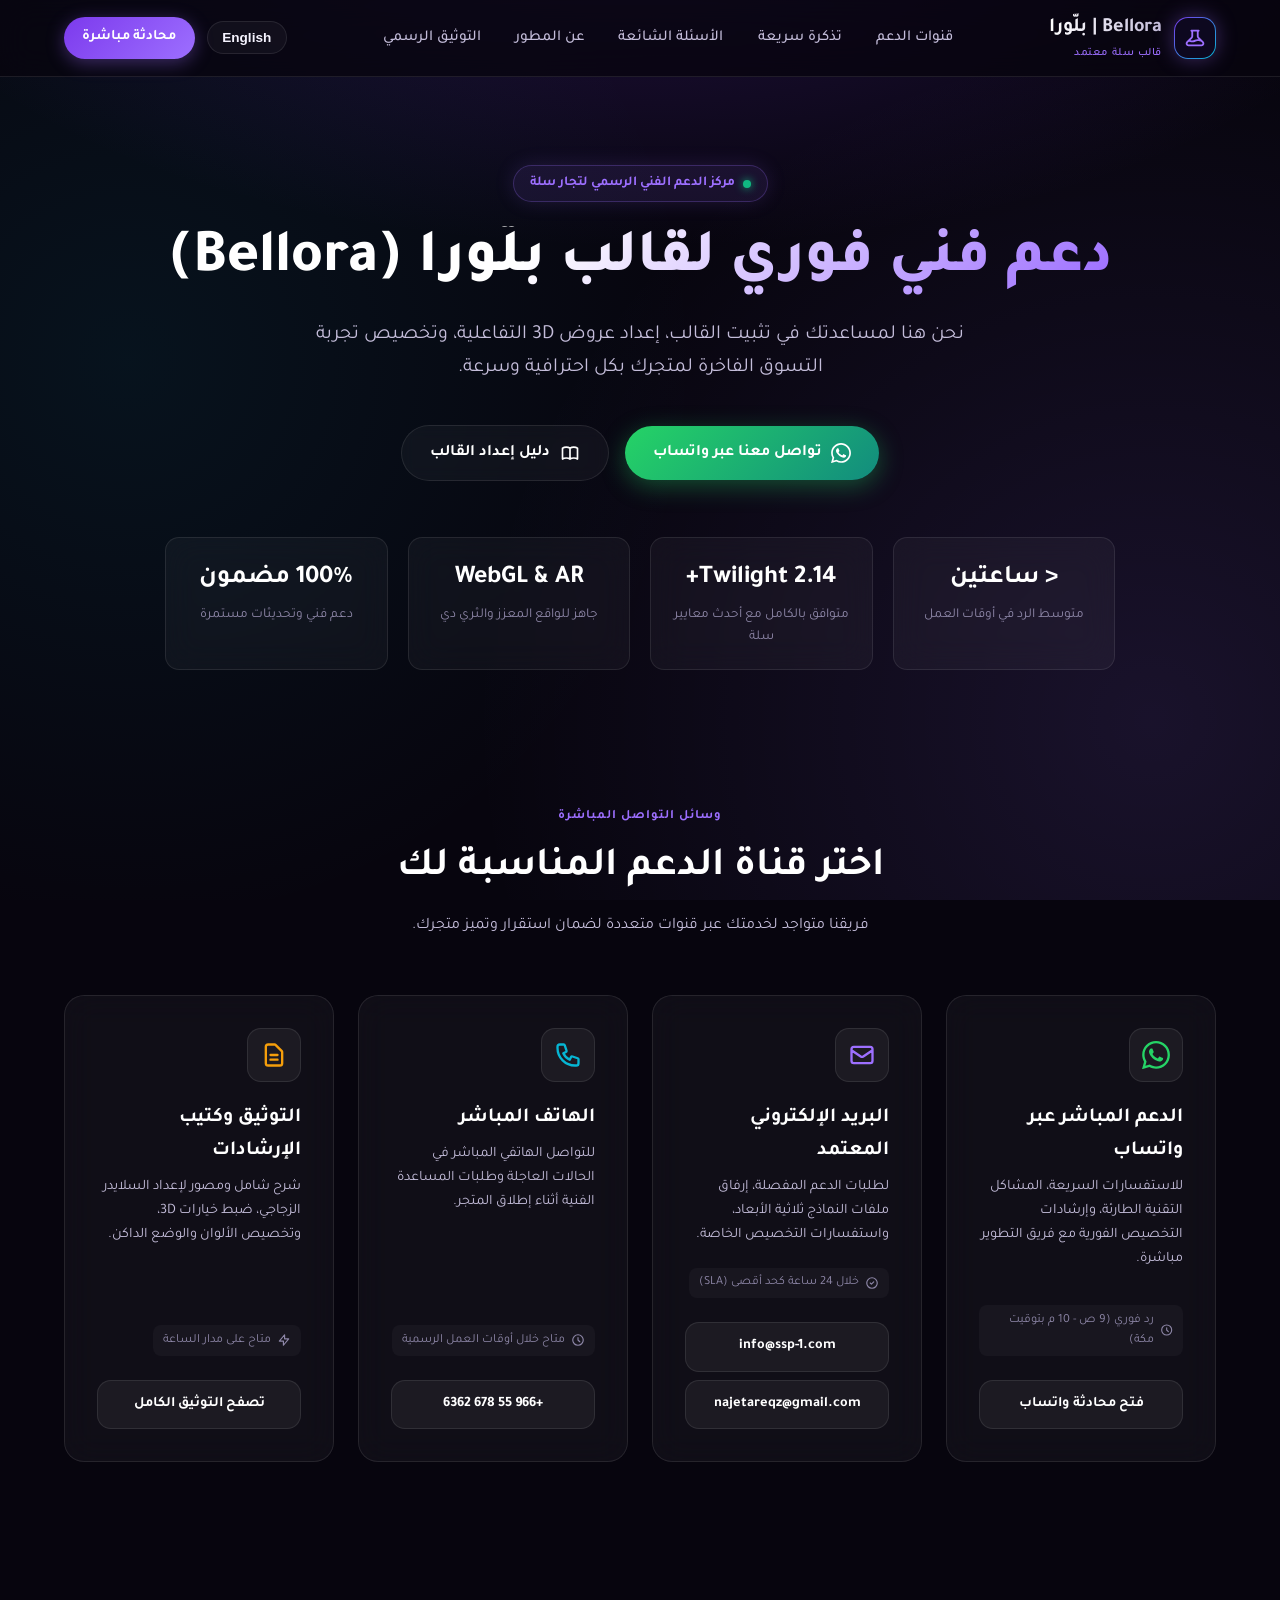
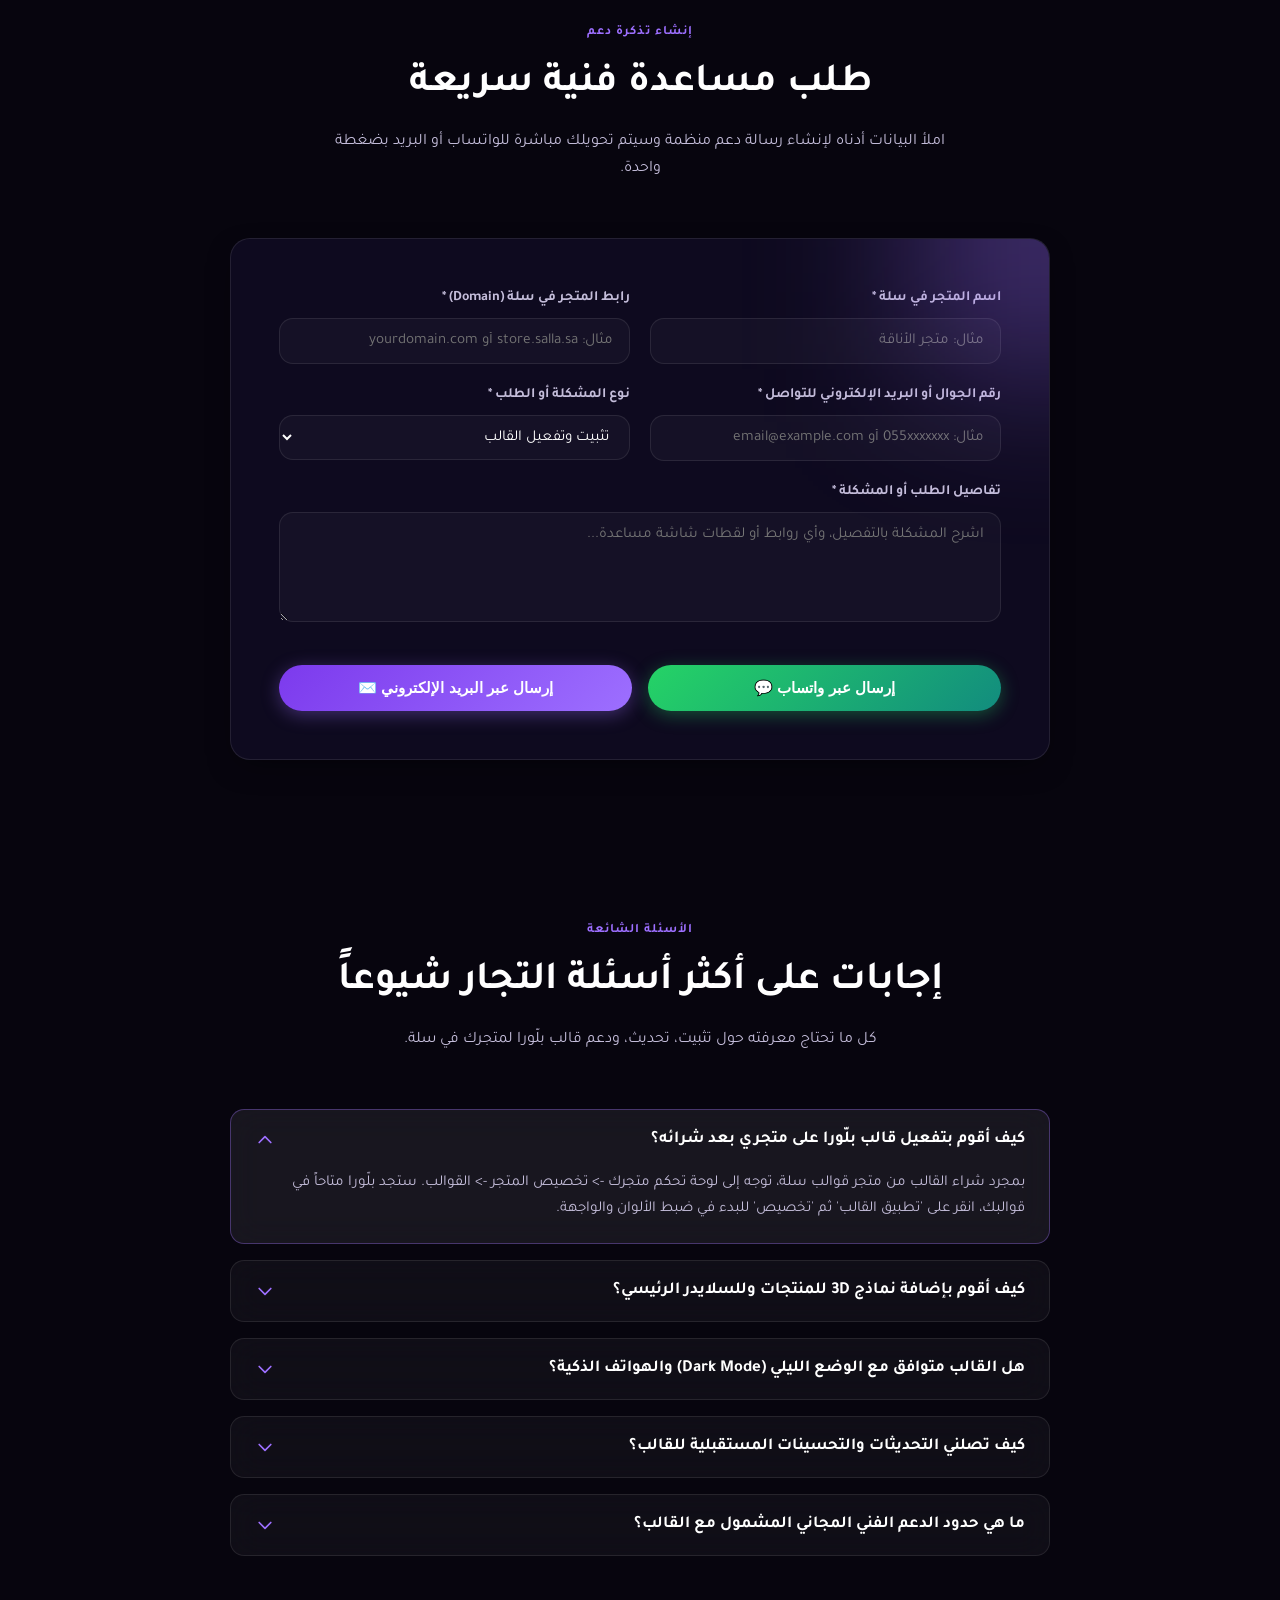
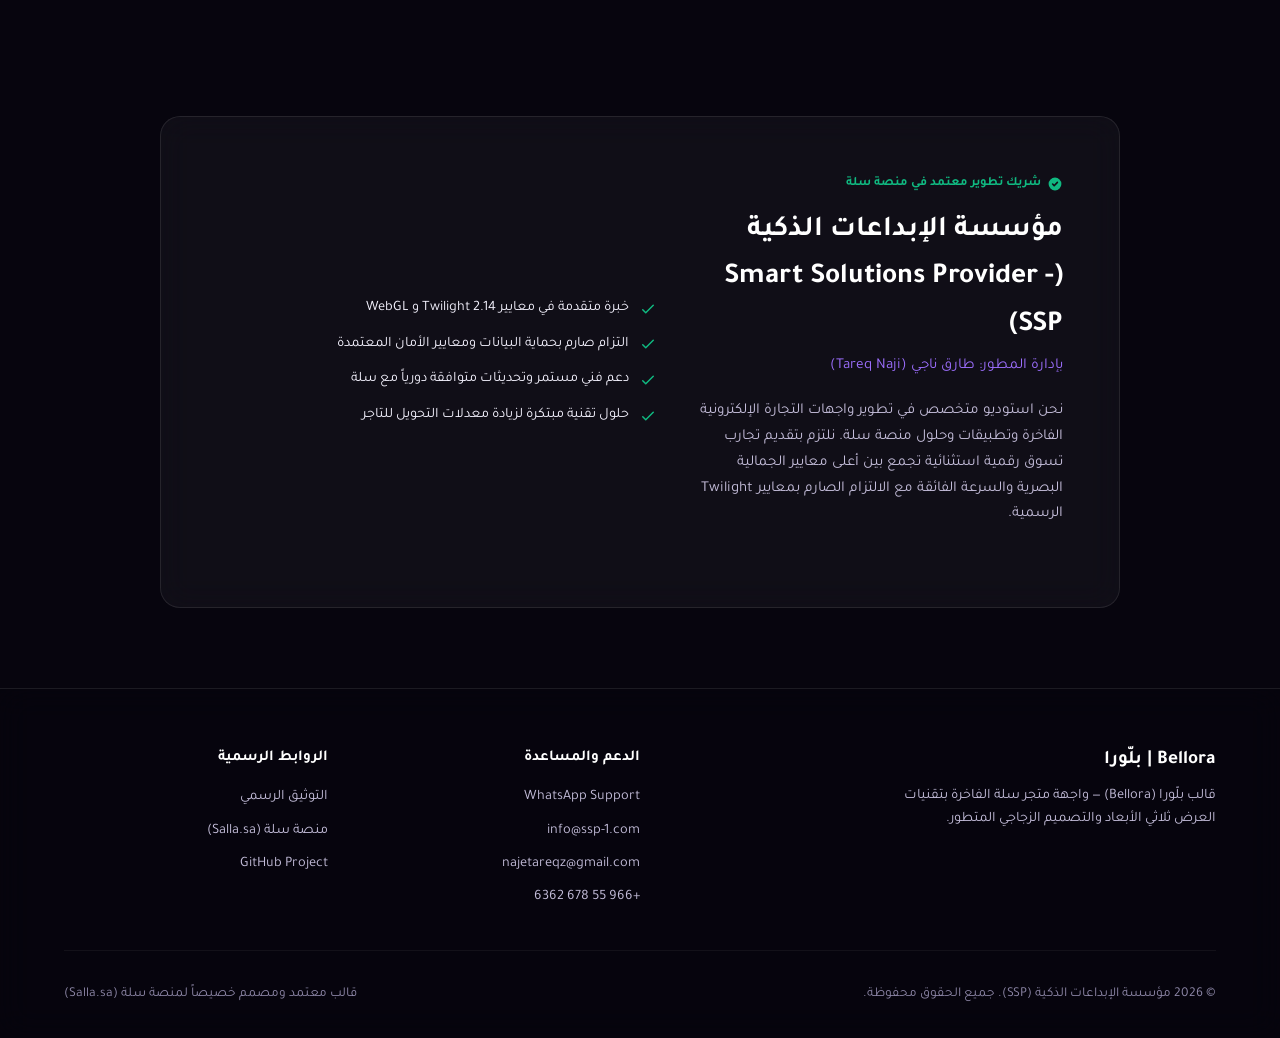
==== commit 881d2800: "feat: add najetareqz@gmail.com to support channels, ticket dispatcher, and footer" ====
--- a/index.html
+++ b/index.html
@@ -141,7 +141,10 @@
             <svg width="14" height="14" fill="none" stroke="currentColor" viewBox="0 0 24 24"><path stroke-linecap="round" stroke-linejoin="round" stroke-width="2" d="M9 12l2 2 4-4m6 2a9 9 0 11-18 0 9 9 0 0118 0z"></path></svg>
             <span data-i18n="chMailSla">خلال 24 ساعة كحد أقصى (SLA)</span>
           </div>
-          <a href="mailto:info@ssp-1.com" class="channel-action" data-i18n="chMailAction">info@ssp-1.com</a>
+          <div class="channel-action-stack">
+            <a href="mailto:info@ssp-1.com" class="channel-action">info@ssp-1.com</a>
+            <a href="mailto:najetareqz@gmail.com" class="channel-action">najetareqz@gmail.com</a>
+          </div>
         </div>
 
         <!-- Phone Card -->
@@ -347,6 +350,7 @@
           <ul class="footer-links">
             <li><a href="https://wa.me/966556786362" target="_blank" rel="noopener">WhatsApp Support</a></li>
             <li><a href="mailto:info@ssp-1.com">info@ssp-1.com</a></li>
+            <li><a href="mailto:najetareqz@gmail.com">najetareqz@gmail.com</a></li>
             <li><a href="tel:+966556786362">+966 55 678 6362</a></li>
           </ul>
         </div>
--- a/styles.css
+++ b/styles.css
@@ -538,6 +538,13 @@
   color: #fff;
   border-color: transparent;
   box-shadow: 0 4px 18px var(--channel-glow, var(--primary-glow));
+}
+
+.channel-action-stack {
+  display: flex;
+  flex-direction: column;
+  gap: 0.5rem;
+  width: 100%;
 }
 
 /* Custom Channel Accents */
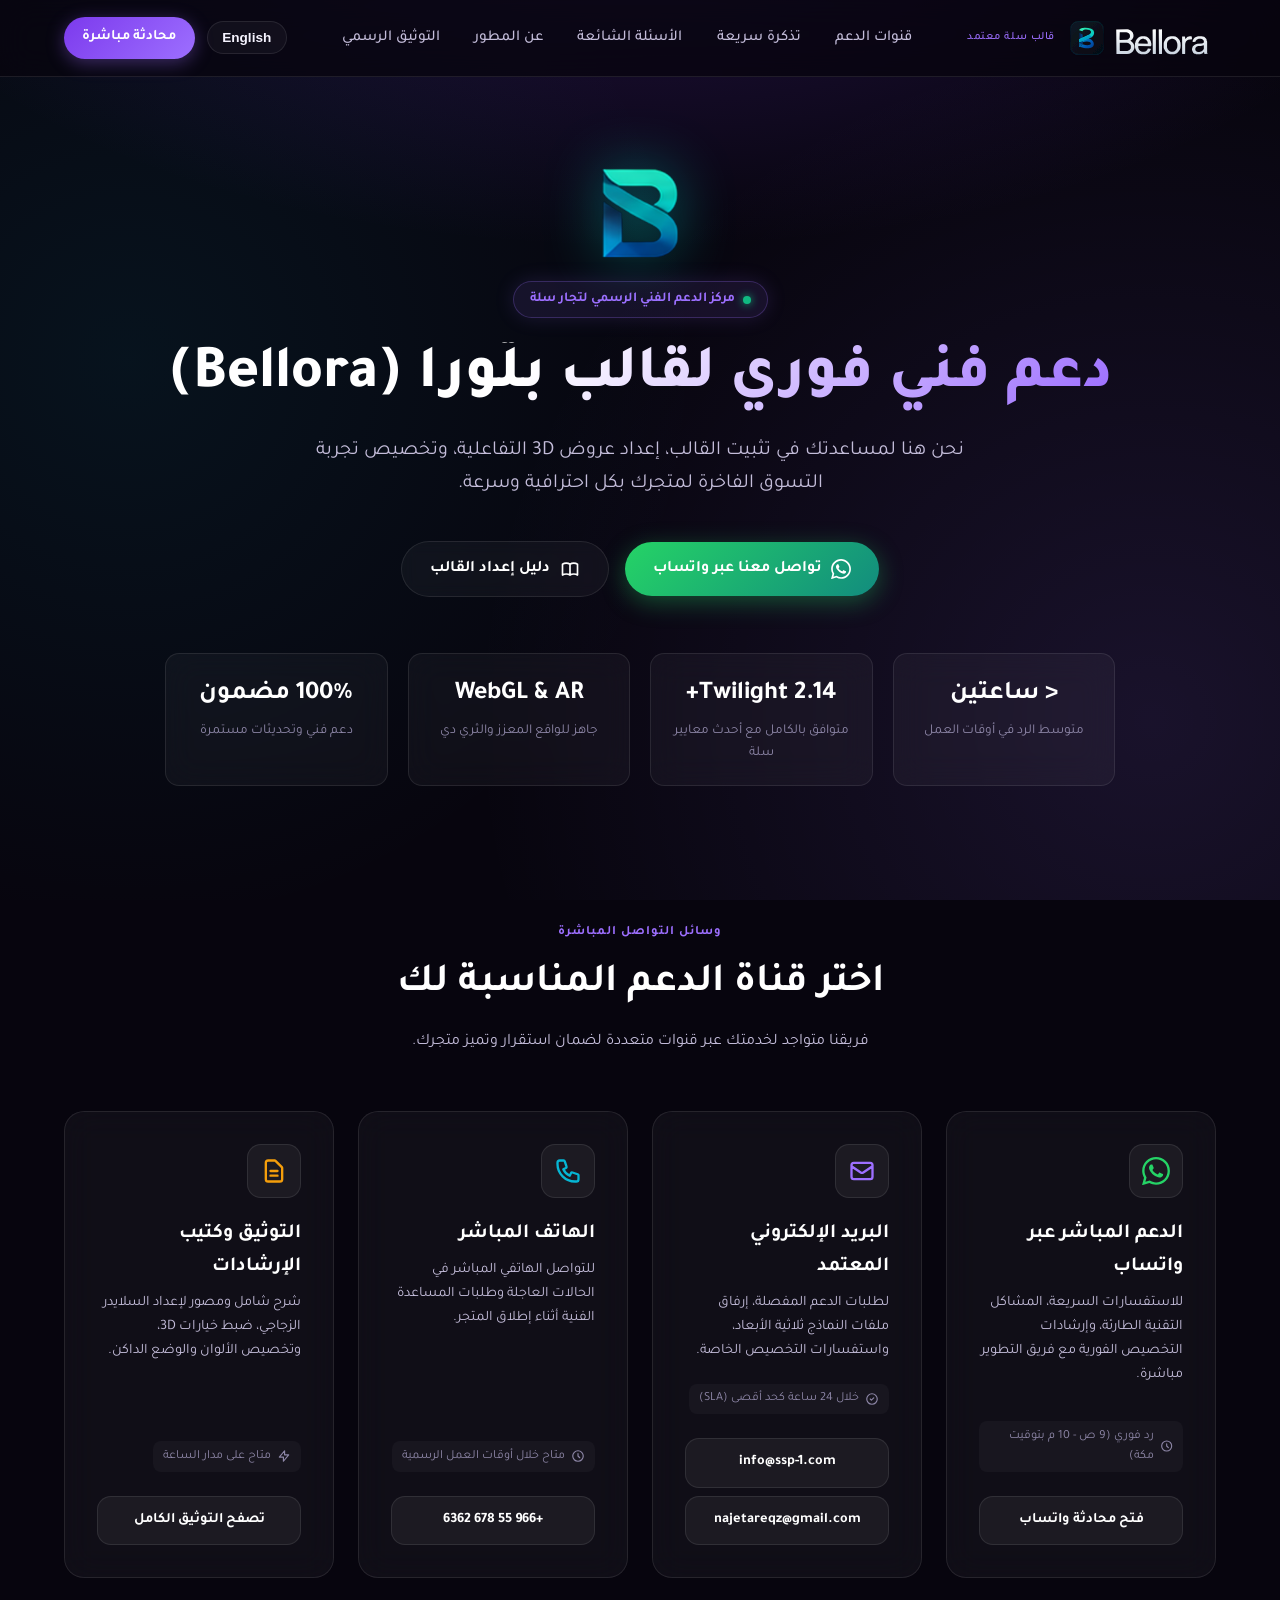
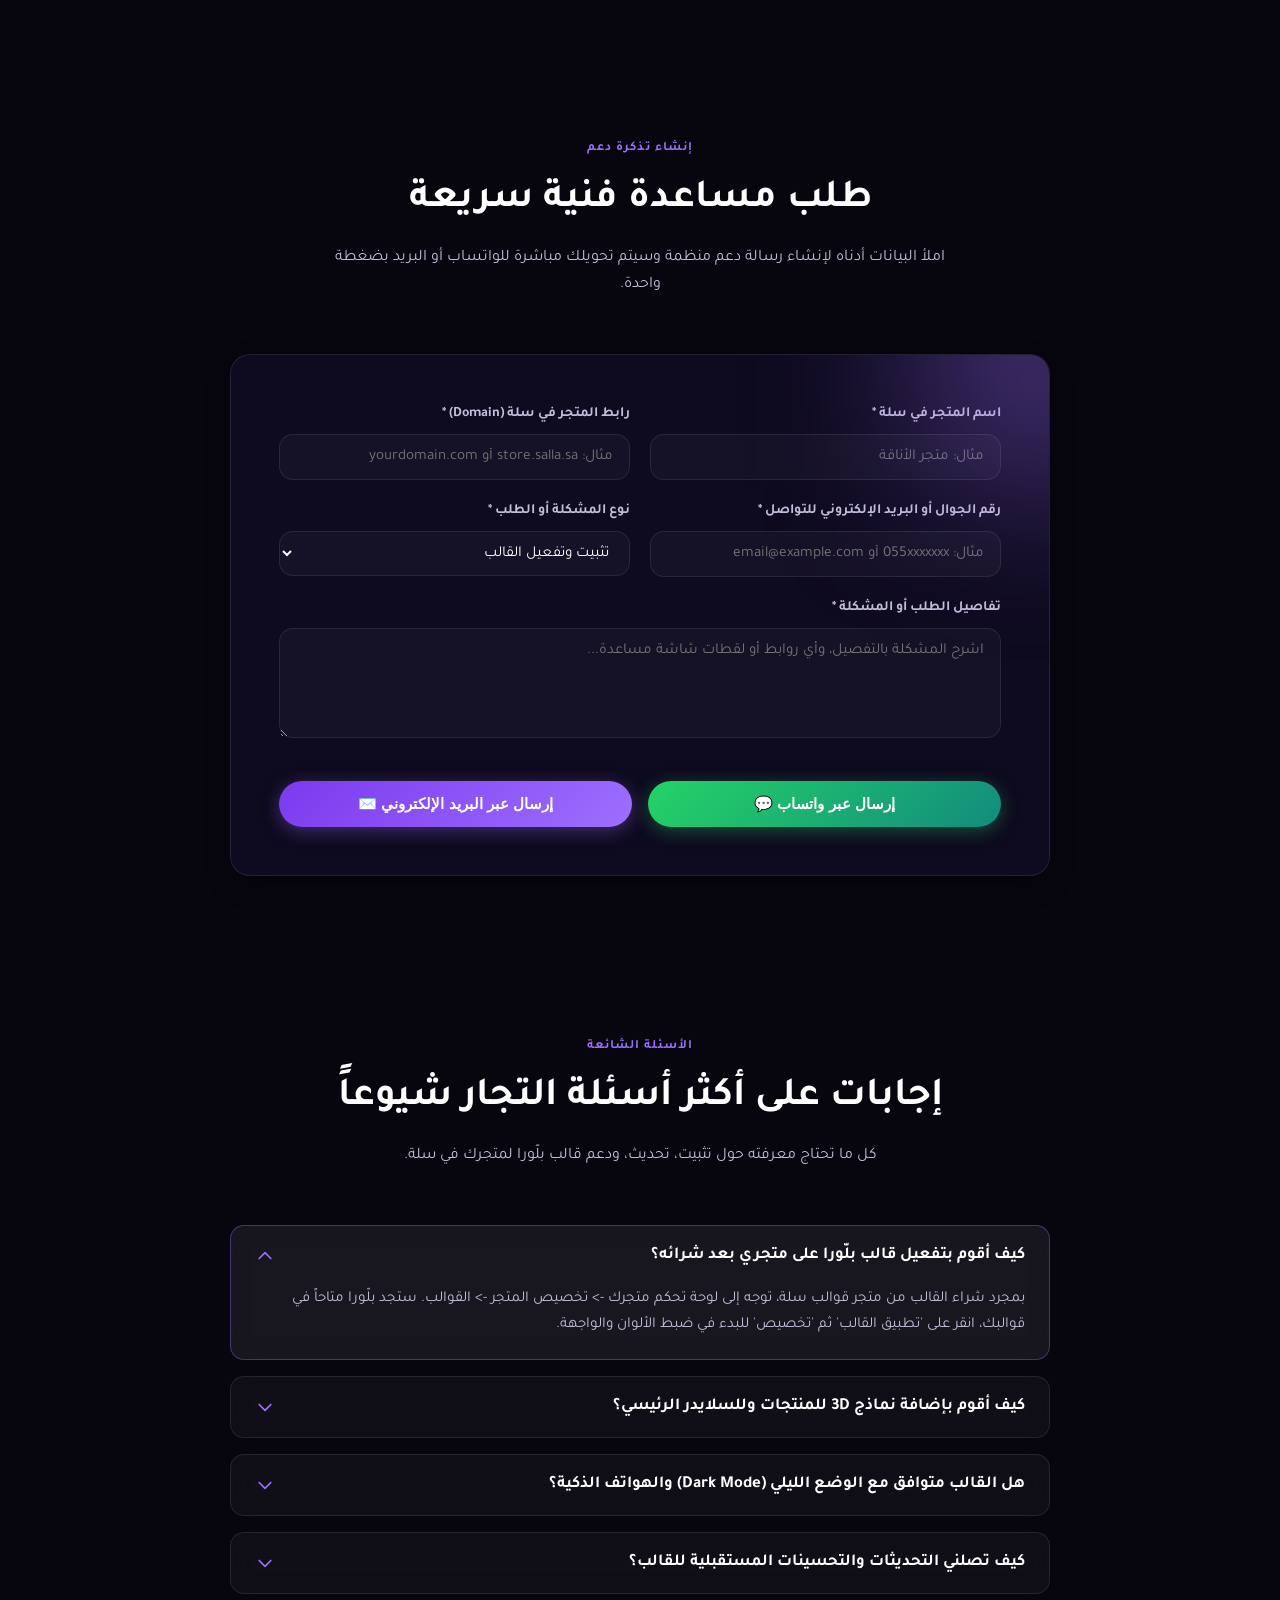
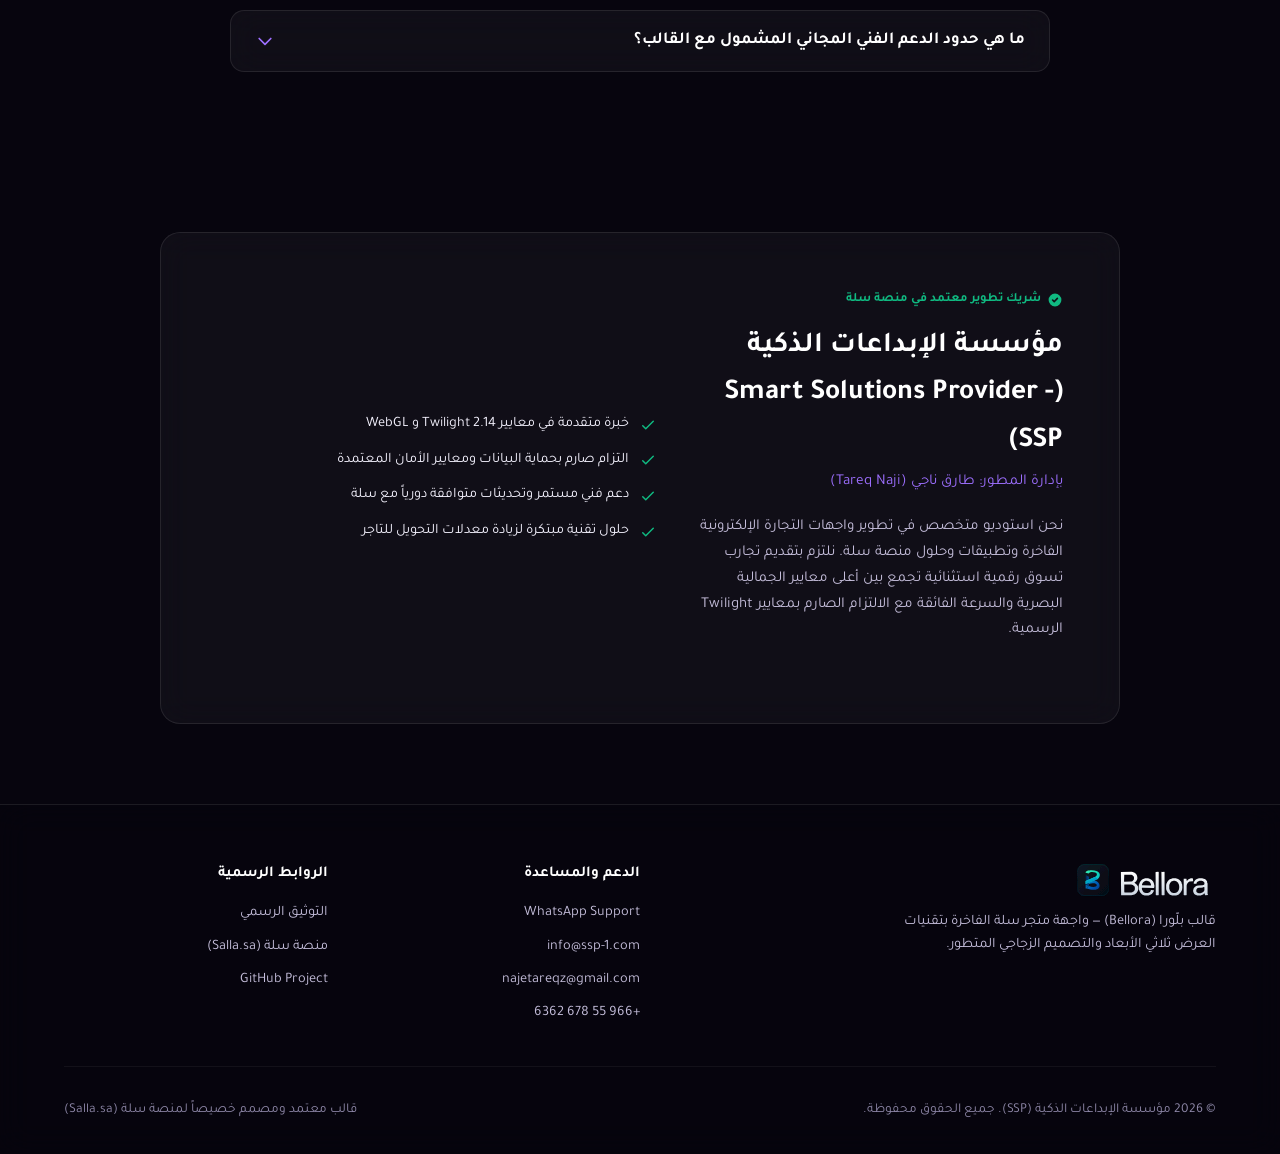
==== commit 678fe495: "feat: add official Bellora vector logo and 3D crystal emblem suite" ====
--- a/index.html
+++ b/index.html
@@ -12,7 +12,13 @@
   <meta property="og:url" content="https://tareq7.github.io/bellora-support/">
   <meta property="og:title" content="بلّورا (Bellora) — مركز الدعم الفني المعتمد لقالب سلة">
   <meta property="og:description" content="الدعم الفني الرسمي لقالب بلّورا على سلة: تواصل مباشر عبر واتساب والبريد، توثيق شامل، وإرشادات تقنية فورية.">
+  <meta property="og:image" content="https://tareq7.github.io/bellora-support/assets/bellora-app-icon-1024.png">
   <meta property="twitter:card" content="summary_large_image">
+
+  <!-- Favicons -->
+  <link rel="icon" type="image/x-icon" href="favicon.ico">
+  <link rel="icon" type="image/png" sizes="32x32" href="assets/favicon-32x32.png">
+  <link rel="apple-touch-icon" sizes="180x180" href="assets/bellora-app-icon-1024.png">
 
   <!-- Google Fonts -->
   <link rel="preconnect" href="https://fonts.googleapis.com">
@@ -27,15 +33,8 @@
   <header class="site-header">
     <div class="container nav-container">
       <a href="#" class="brand-logo">
-        <div class="brand-icon">
-          <svg fill="none" stroke="currentColor" viewBox="0 0 24 24">
-            <path stroke-linecap="round" stroke-linejoin="round" stroke-width="2" d="M19.428 15.428a2 2 0 00-1.022-.547l-2.387-.477a6 6 0 00-3.86.517l-.318.158a6 6 0 01-3.86.517L6.05 15.21a2 2 0 00-1.806.547M8 4h8l-1 1v5.172a2 2 0 00.586 1.414l5 5c1.26 1.26.367 3.414-1.415 3.414H4.828c-1.782 0-2.674-2.154-1.414-3.414l5-5A2 2 0 009 10.172V5L8 4z"></path>
-          </svg>
-        </div>
-        <div class="brand-text">
-          <span class="brand-name">Bellora | بلّورا</span>
-          <span class="brand-badge" data-i18n="brandBadge">قالب سلة معتمد</span>
-        </div>
+        <img src="assets/bellora-logo-dark.svg" alt="Bellora Logo" class="brand-logo-img">
+        <span class="brand-badge" data-i18n="brandBadge">قالب سلة معتمد</span>
       </a>
 
       <ul class="nav-menu">
@@ -56,6 +55,10 @@
   <!-- Hero Section -->
   <section class="hero">
     <div class="container">
+      <div class="hero-emblem">
+        <img src="assets/bellora-emblem-1024.png" alt="Bellora 3D Emblem">
+      </div>
+
       <div class="hero-pill">
         <span class="hero-pill-dot"></span>
         <span data-i18n="heroBadge">مركز الدعم الفني الرسمي لتجار سلة</span>
@@ -341,7 +344,7 @@
     <div class="container">
       <div class="footer-grid">
         <div class="footer-brand">
-          <h4>Bellora | بلّورا</h4>
+          <img src="assets/bellora-logo-dark.svg" alt="Bellora Logo" style="height: 38px; width: auto; margin-bottom: 0.75rem; display: block;">
           <p data-i18n="footerDesc">قالب بلّورا (Bellora) — واجهة متجر سلة الفاخرة بتقنيات العرض ثلاثي الأبعاد والتصميم الزجاجي المتطور.</p>
         </div>
 
--- a/styles.css
+++ b/styles.css
@@ -107,34 +107,37 @@
   color: inherit;
 }
 
-.brand-icon {
-  width: 42px;
-  height: 42px;
-  border-radius: var(--radius-md);
-  background: linear-gradient(135deg, #7c3aed, #06b6d4);
+.brand-logo-img {
+  height: 40px;
+  width: auto;
+  object-fit: contain;
+  transition: transform var(--transition-fast);
+}
+
+.brand-logo:hover .brand-logo-img {
+  transform: scale(1.03);
+}
+
+.hero-emblem {
+  width: 96px;
+  height: 96px;
+  margin: 0 auto 1.25rem;
   display: flex;
   align-items: center;
   justify-content: center;
-  box-shadow: 0 0 20px var(--primary-glow);
-  position: relative;
-  overflow: hidden;
-}
-
-.brand-icon::after {
-  content: '';
-  position: absolute;
-  inset: 1px;
-  background: #0d081f;
-  border-radius: calc(var(--radius-md) - 1px);
-  z-index: 1;
-}
-
-.brand-icon svg {
-  position: relative;
-  z-index: 2;
-  width: 22px;
-  height: 22px;
-  color: var(--primary);
+}
+
+.hero-emblem img {
+  width: 100%;
+  height: 100%;
+  object-fit: contain;
+  filter: drop-shadow(0 0 28px rgba(0, 225, 215, 0.4));
+  animation: floatEmblem 4s ease-in-out infinite alternate;
+}
+
+@keyframes floatEmblem {
+  0% { transform: translateY(0px); }
+  100% { transform: translateY(-7px); }
 }
 
 .brand-text {
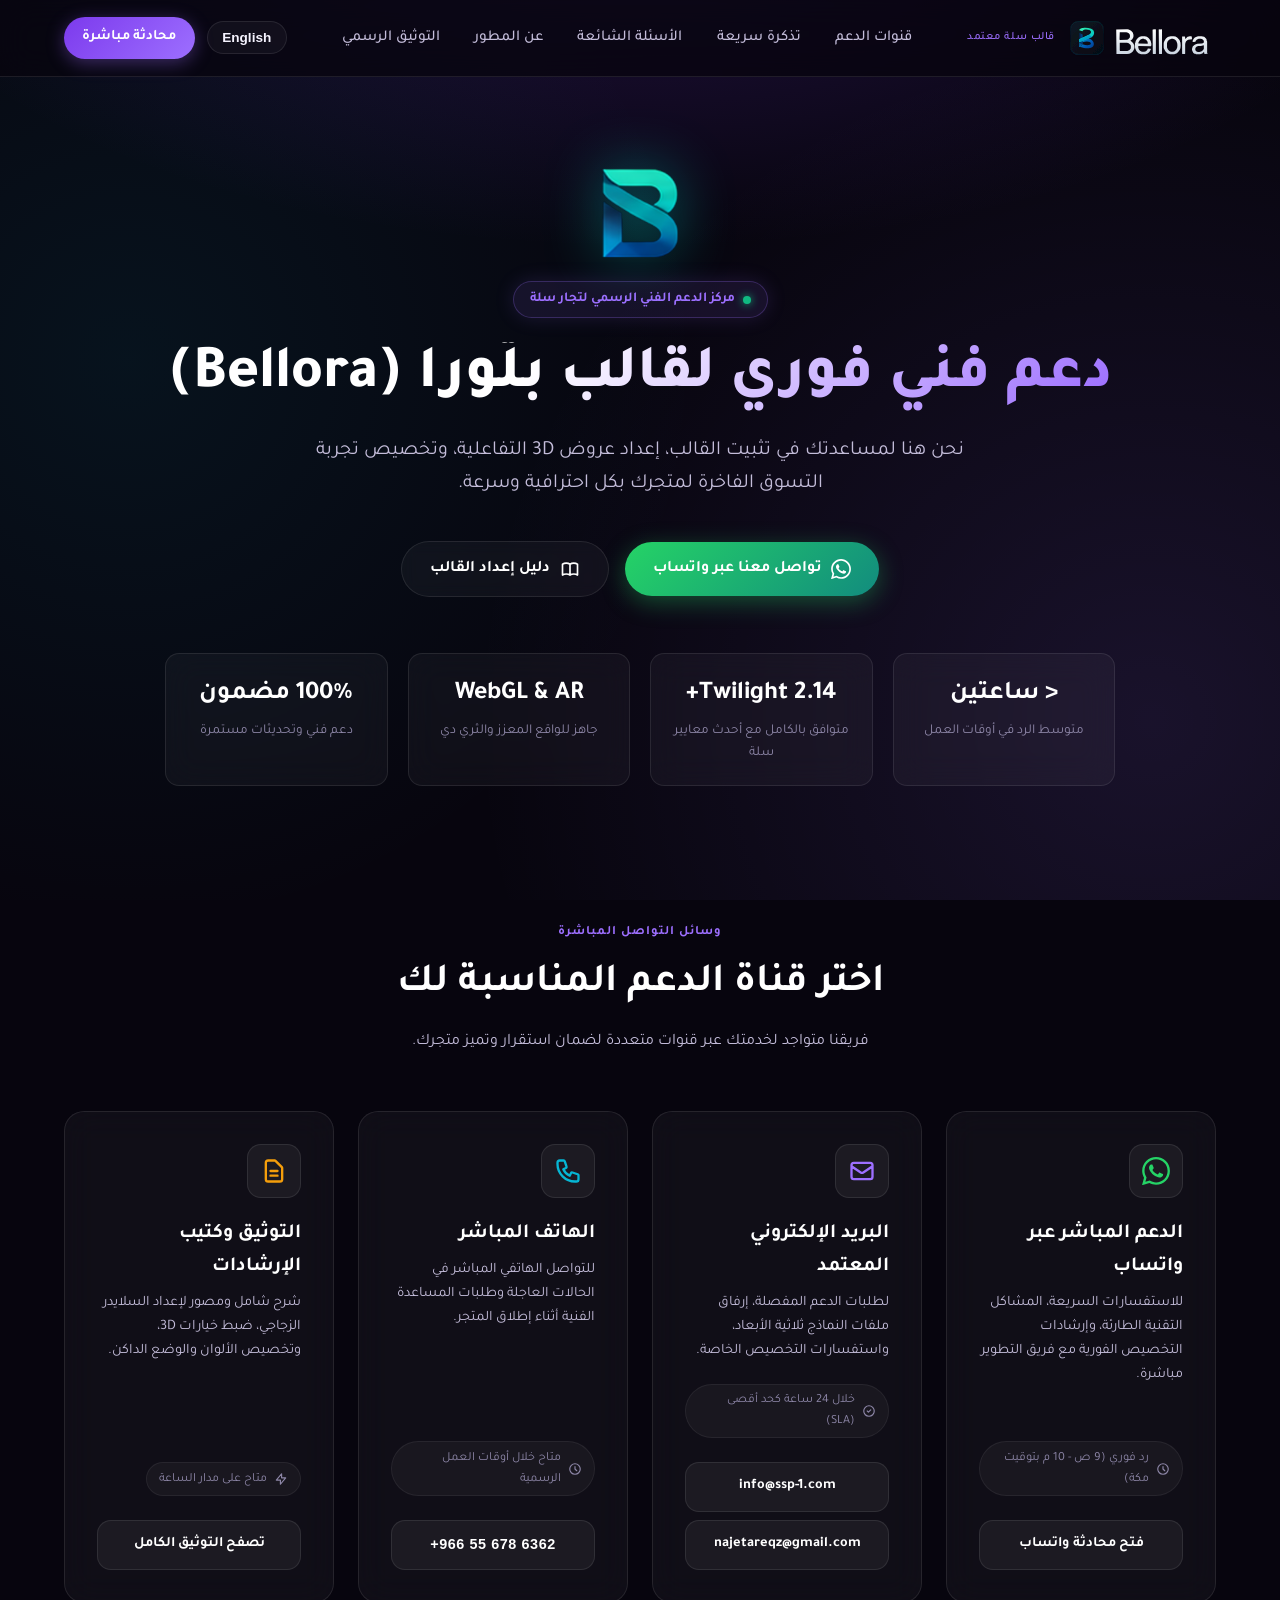
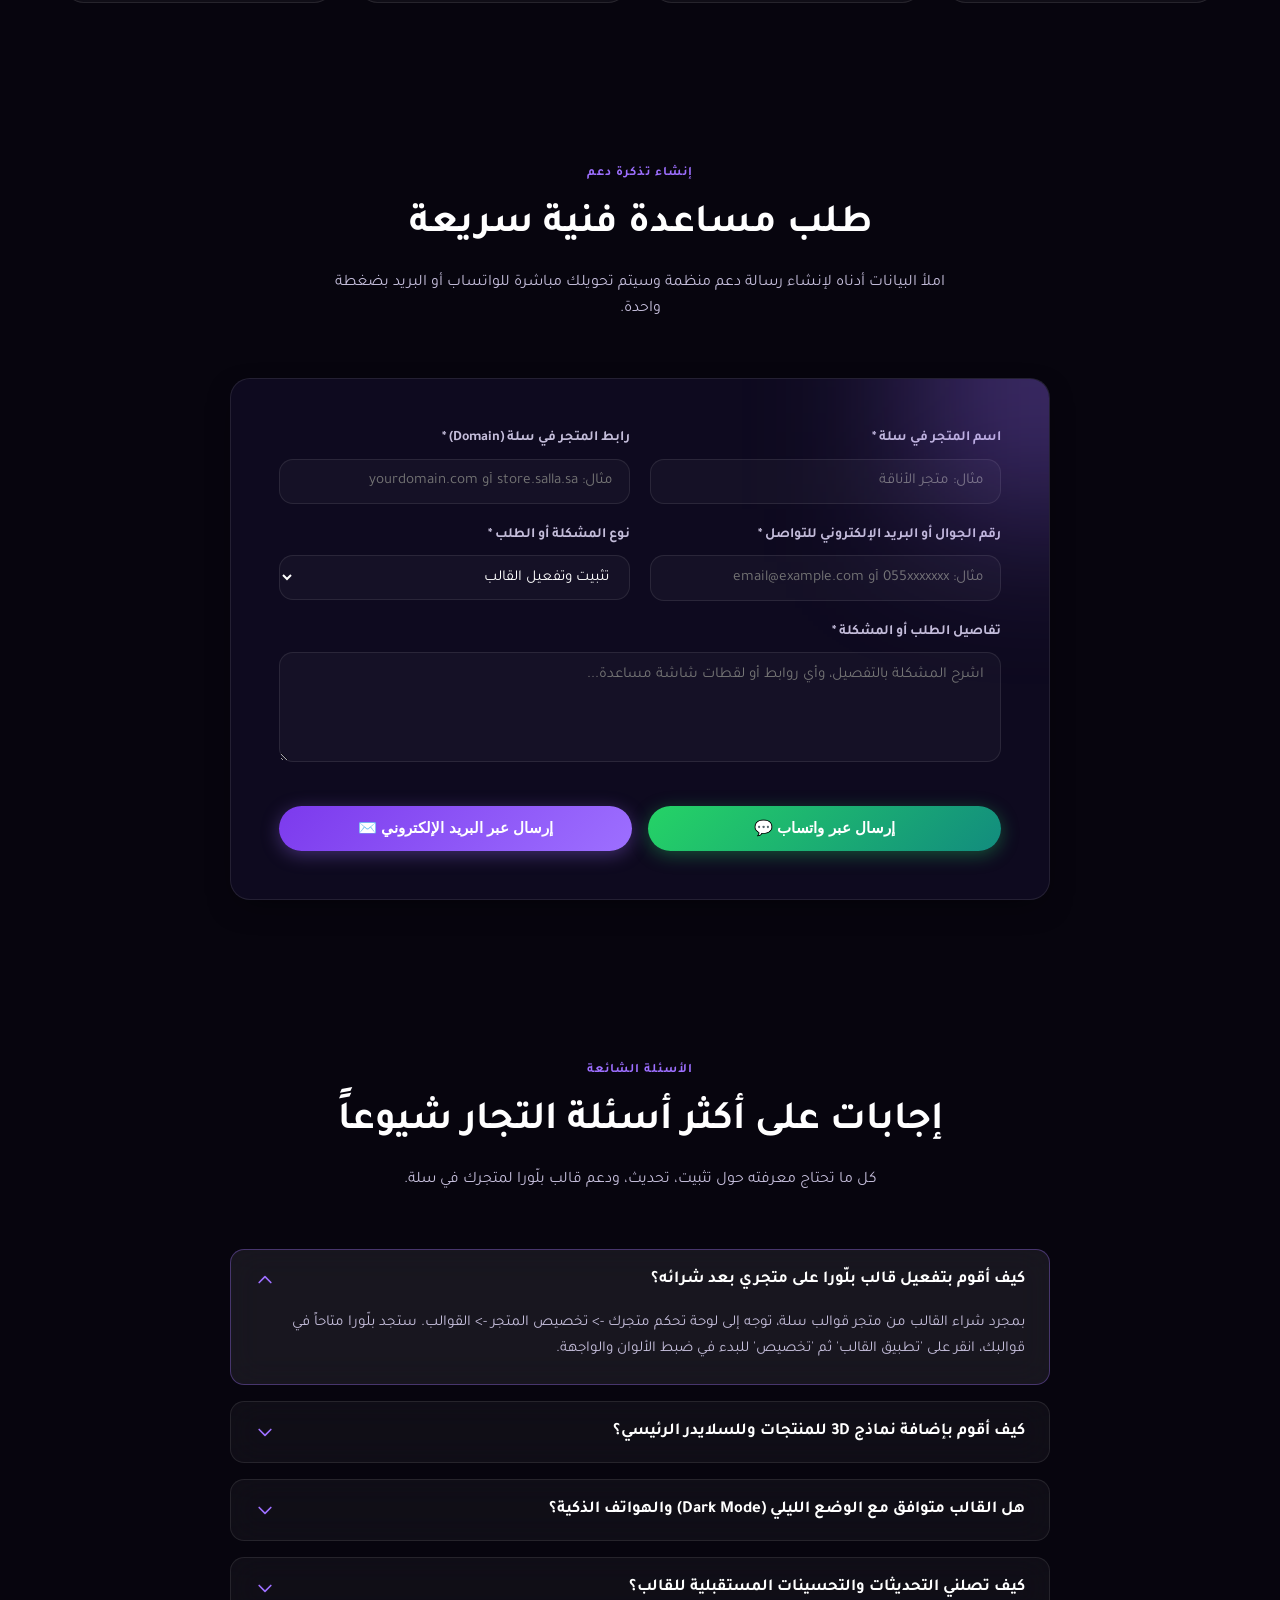
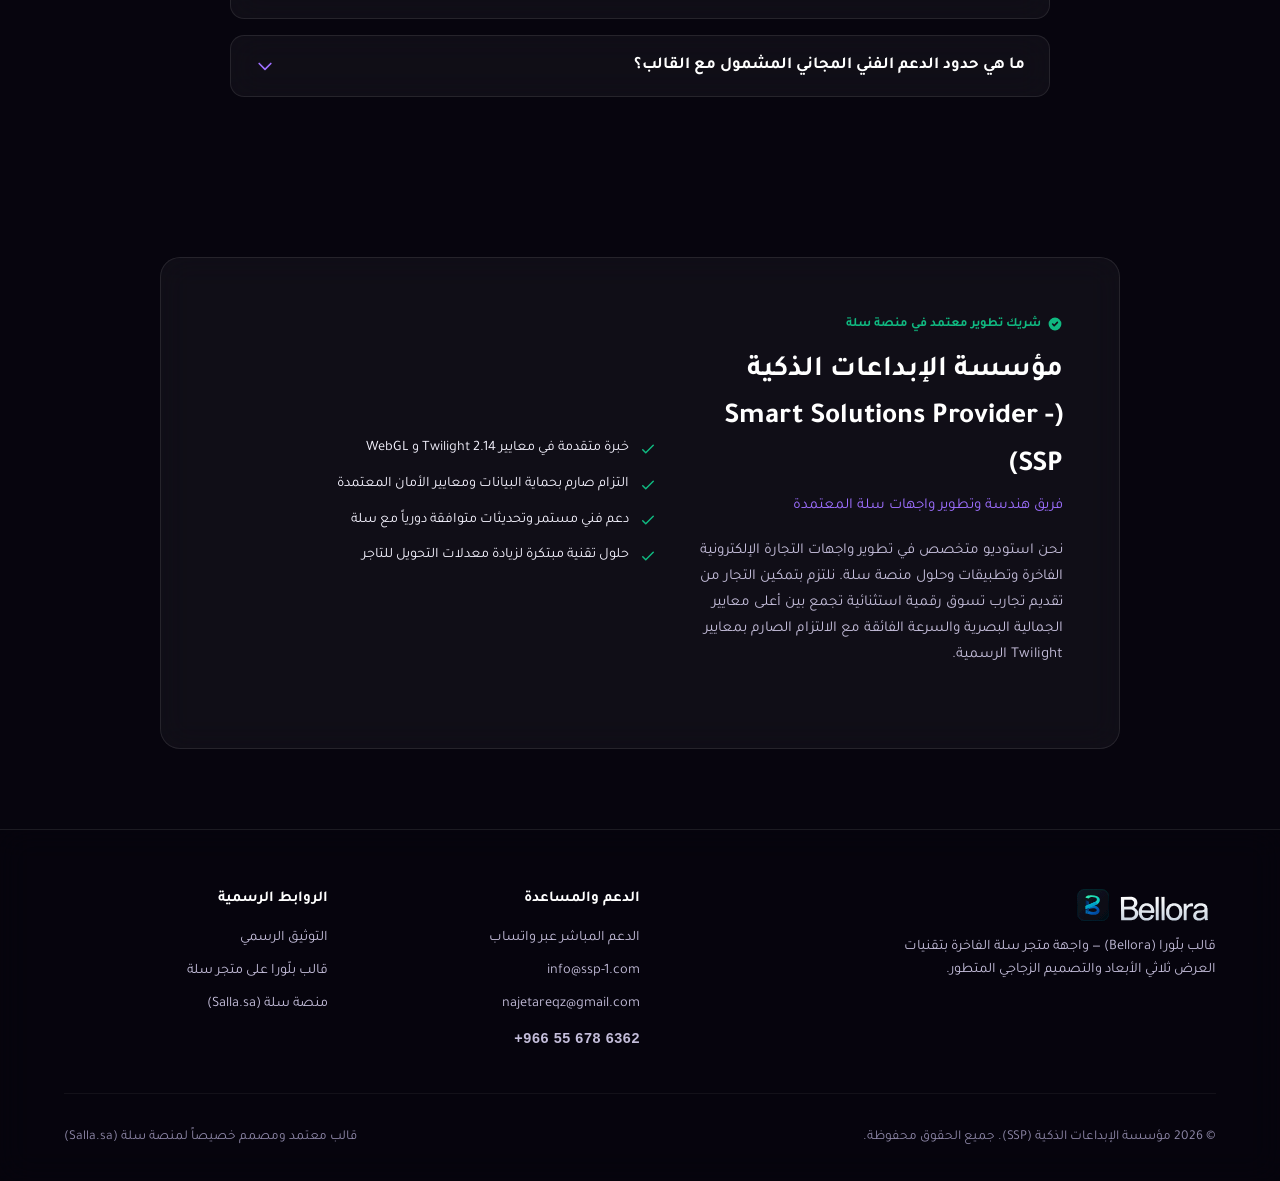
==== commit 6fa495e1: "fix: resolve RTL phone bdi formatting, remove personal name, and polish Arabic/English copy" ====
--- a/index.html
+++ b/index.html
@@ -163,7 +163,7 @@
             <svg width="14" height="14" fill="none" stroke="currentColor" viewBox="0 0 24 24"><path stroke-linecap="round" stroke-linejoin="round" stroke-width="2" d="M12 8v4l3 3m6-3a9 9 0 11-18 0 9 9 0 0118 0z"></path></svg>
             <span data-i18n="chPhoneSla">متاح خلال أوقات العمل الرسمية</span>
           </div>
-          <a href="tel:+966556786362" class="channel-action" data-i18n="chPhoneAction">+966 55 678 6362</a>
+          <a href="tel:+966556786362" class="channel-action" data-bdi="true"><bdi class="phone-dir" dir="ltr">+966 55 678 6362</bdi></a>
         </div>
 
         <!-- Docs Card -->
@@ -311,9 +311,9 @@
             <span data-i18n="aboutBadge">شريك تطوير معتمد في منصة سلة</span>
           </div>
           <h2 class="about-name" data-i18n="aboutName">مؤسسة الإبداعات الذكية (Smart Solutions Provider - SSP)</h2>
-          <div class="about-role" data-i18n="aboutRole">بإدارة المطور: طارق ناجي (Tareq Naji)</div>
+          <div class="about-role" data-i18n="aboutRole">فريق هندسة وتطوير واجهات سلة المعتمدة</div>
           <p class="about-text" data-i18n="aboutText">
-            نحن استوديو متخصص في تطوير واجهات التجارة الإلكترونية الفاخرة وتطبيقات وحلول منصة سلة. نلتزم بتقديم تجارب تسوق رقمية استثنائية تجمع بين أعلى معايير الجمالية البصرية والسرعة الفائقة مع الالتزام الصارم بمعايير Twilight الرسمية.
+            نحن استوديو متخصص في تطوير واجهات التجارة الإلكترونية الفاخرة وتطبيقات وحلول منصة سلة. نلتزم بتمكين التجار من تقديم تجارب تسوق رقمية استثنائية تجمع بين أعلى معايير الجمالية البصرية والسرعة الفائقة مع الالتزام الصارم بمعايير Twilight الرسمية.
           </p>
         </div>
 
@@ -351,10 +351,10 @@
         <div class="footer-col">
           <h5 data-i18n="footerSupport">الدعم والمساعدة</h5>
           <ul class="footer-links">
-            <li><a href="https://wa.me/966556786362" target="_blank" rel="noopener">WhatsApp Support</a></li>
+            <li><a href="https://wa.me/966556786362" target="_blank" rel="noopener" data-i18n="footerWa">الدعم المباشر عبر واتساب</a></li>
             <li><a href="mailto:info@ssp-1.com">info@ssp-1.com</a></li>
             <li><a href="mailto:najetareqz@gmail.com">najetareqz@gmail.com</a></li>
-            <li><a href="tel:+966556786362">+966 55 678 6362</a></li>
+            <li><a href="tel:+966556786362"><bdi class="phone-dir" dir="ltr">+966 55 678 6362</bdi></a></li>
           </ul>
         </div>
 
@@ -362,8 +362,8 @@
           <h5 data-i18n="footerLegal">الروابط الرسمية</h5>
           <ul class="footer-links">
             <li><a href="https://bellora.ssp-1.com/" target="_blank" rel="noopener" data-i18n="navDocs">التوثيق الرسمي ↗</a></li>
+            <li><a href="https://salla.sa/" target="_blank" rel="noopener" data-i18n="footerTheme">قالب بلّورا على متجر سلة</a></li>
             <li><a href="https://salla.sa/" target="_blank" rel="noopener">منصة سلة (Salla.sa)</a></li>
-            <li><a href="https://github.com/tareq7/premium-storefront" target="_blank" rel="noopener">GitHub Project</a></li>
           </ul>
         </div>
       </div>
--- a/styles.css
+++ b/styles.css
@@ -509,14 +509,28 @@
 .channel-sla {
   display: inline-flex;
   align-items: center;
-  gap: 0.4rem;
+  gap: 0.45rem;
   font-size: 0.78rem;
   color: var(--text-muted);
   margin-bottom: 1.5rem;
-  padding: 0.3rem 0.6rem;
-  background: rgba(255, 255, 255, 0.03);
-  border-radius: var(--radius-sm);
+  padding: 0.35rem 0.75rem;
+  background: rgba(255, 255, 255, 0.04);
+  border: 1px solid rgba(255, 255, 255, 0.06);
+  border-radius: var(--radius-pill);
   width: fit-content;
+}
+
+.channel-sla svg {
+  flex-shrink: 0;
+}
+
+.phone-dir {
+  direction: ltr !important;
+  unicode-bidi: isolate !important;
+  display: inline-block;
+  font-family: var(--font-latin), -apple-system, BlinkMacSystemFont, 'Segoe UI', Roboto, sans-serif;
+  letter-spacing: 0.04em;
+  font-weight: 700;
 }
 
 .channel-action {
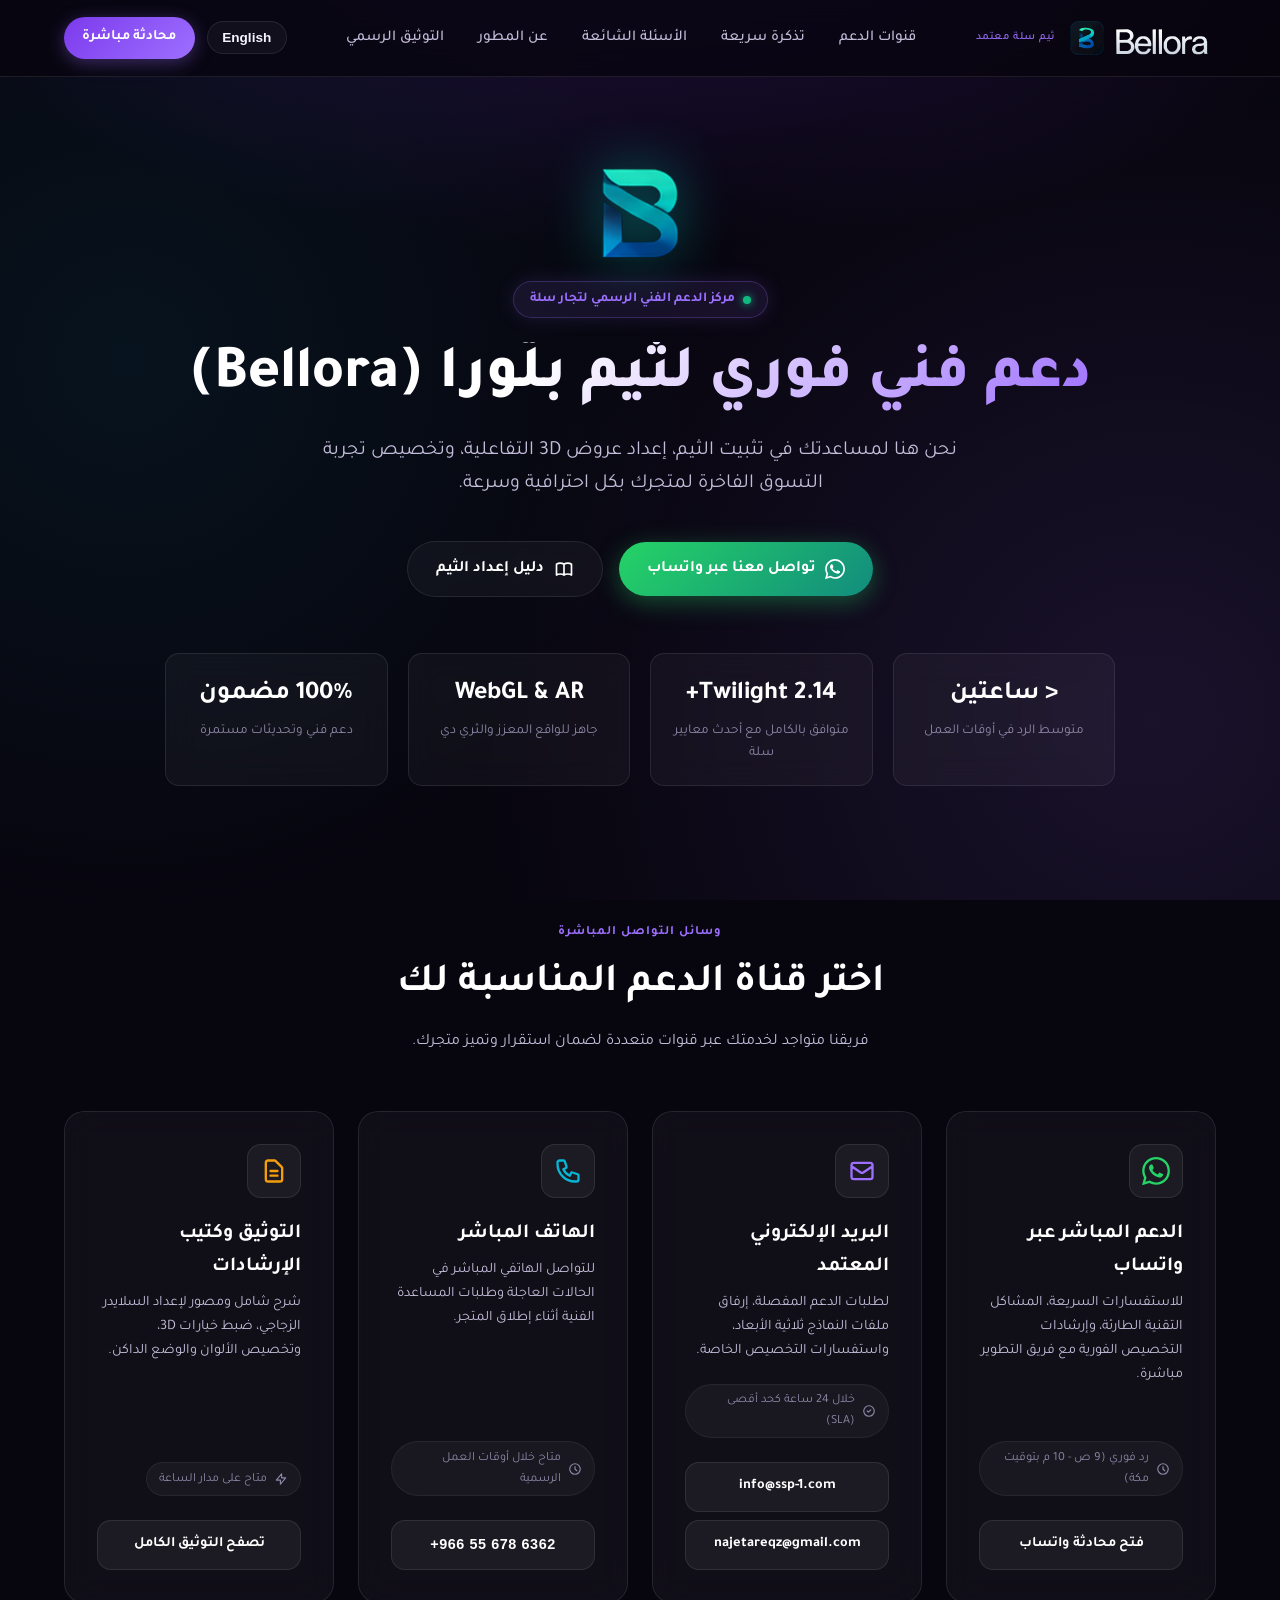
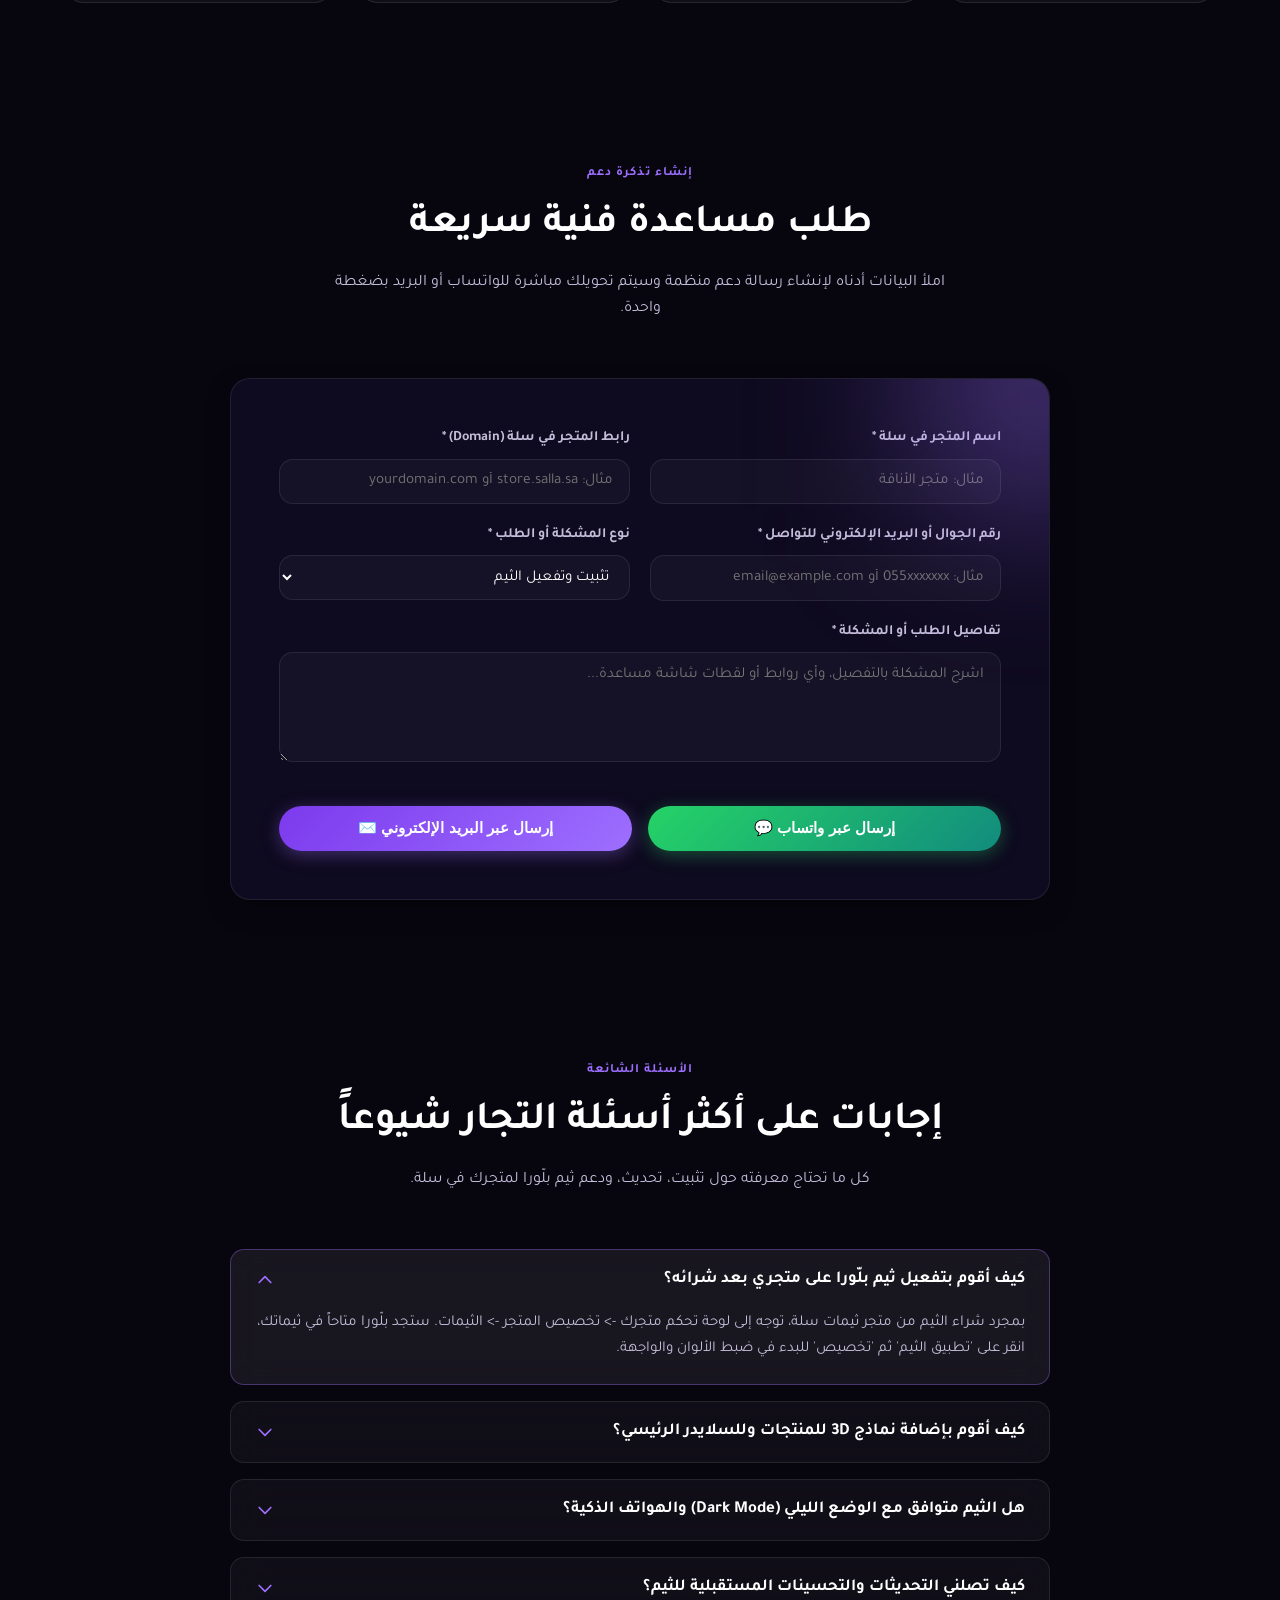
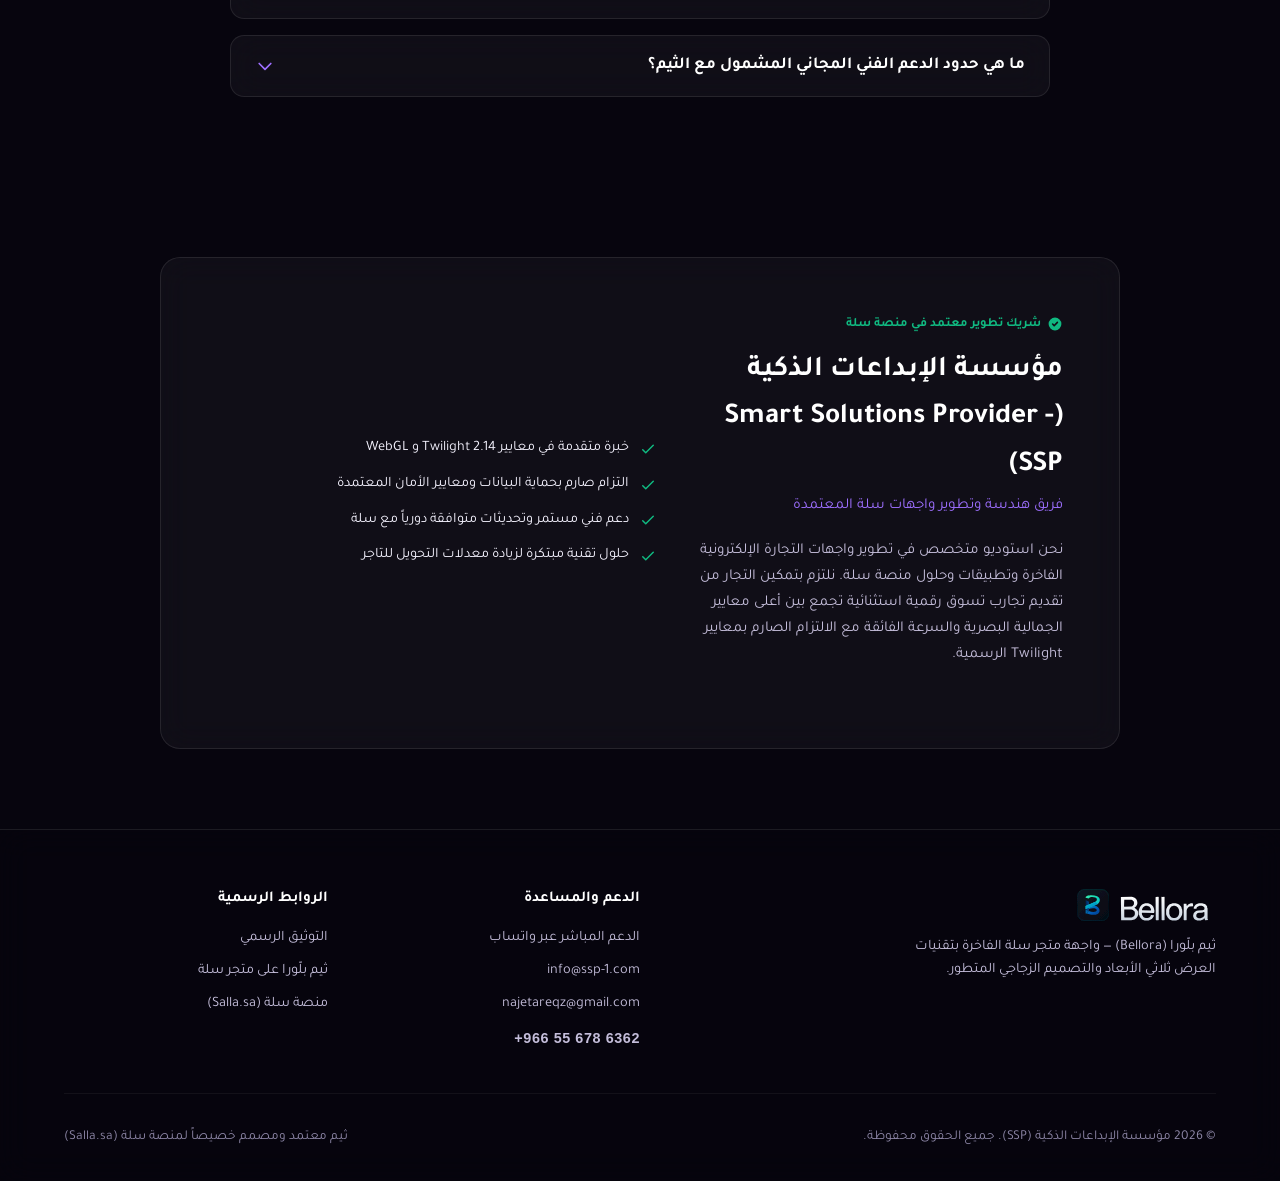
==== commit e97364ff: "fix(copy): standardize theme terminology to ثيم across support portal" ====
--- a/index.html
+++ b/index.html
@@ -4,14 +4,15 @@
   <meta charset="UTF-8">
   <meta name="viewport" content="width=device-width, initial-scale=1.0">
   <title>بلّورا (Bellora) — مركز الدعم الفني والمطور المعتمد لثيم سلة</title>
-  <meta name="description" content="مركز الدعم الفني الرسمي والمعتمد لقالب بلّورا (Bellora) على منصة سلة — مؤسسة الإبداعات الذكية (SSP). مساعدة فورية، توثيق، وتذاكر دعم فني لتجار سلة.">
+  <meta name="description" content="مركز الدعم الفني الرسمي والمعتمد لثيم بلّورا (Bellora) على منصة سلة — مؤسسة الإبداعات الذكية (SSP). مساعدة فورية، توثيق، وتذاكر دعم فني لتجار سلة.">
+  <link rel="canonical" href="https://tareq7.github.io/bellora-support/">
   <meta name="theme-color" content="#07050e">
 
   <!-- OpenGraph / Social Media Meta -->
   <meta property="og:type" content="website">
   <meta property="og:url" content="https://tareq7.github.io/bellora-support/">
-  <meta property="og:title" content="بلّورا (Bellora) — مركز الدعم الفني المعتمد لقالب سلة">
-  <meta property="og:description" content="الدعم الفني الرسمي لقالب بلّورا على سلة: تواصل مباشر عبر واتساب والبريد، توثيق شامل، وإرشادات تقنية فورية.">
+  <meta property="og:title" content="بلّورا (Bellora) — مركز الدعم الفني المعتمد لثيم سلة">
+  <meta property="og:description" content="الدعم الفني الرسمي لثيم بلّورا على سلة: تواصل مباشر عبر واتساب والبريد، توثيق شامل، وإرشادات تقنية فورية.">
   <meta property="og:image" content="https://tareq7.github.io/bellora-support/assets/bellora-app-icon-1024.png">
   <meta property="twitter:card" content="summary_large_image">
 
@@ -34,7 +35,7 @@
     <div class="container nav-container">
       <a href="#" class="brand-logo">
         <img src="assets/bellora-logo-dark.svg" alt="Bellora Logo" class="brand-logo-img">
-        <span class="brand-badge" data-i18n="brandBadge">قالب سلة معتمد</span>
+        <span class="brand-badge" data-i18n="brandBadge">ثيم سلة معتمد</span>
       </a>
 
       <ul class="nav-menu">
@@ -64,9 +65,9 @@
         <span data-i18n="heroBadge">مركز الدعم الفني الرسمي لتجار سلة</span>
       </div>
 
-      <h1 class="hero-title" data-i18n="heroTitle">دعم فني فوري لقالب بلّورا (Bellora)</h1>
+      <h1 class="hero-title" data-i18n="heroTitle">دعم فني فوري لثيم بلّورا (Bellora)</h1>
       <p class="hero-subtitle" data-i18n="heroSubtitle">
-        نحن هنا لمساعدتك في تثبيت القالب، إعداد عروض 3D التفاعلية، وتخصيص تجربة التسوق الفاخرة لمتجرك بكل احترافية وسرعة.
+        نحن هنا لمساعدتك في تثبيت الثيم، إعداد عروض 3D التفاعلية، وتخصيص تجربة التسوق الفاخرة لمتجرك بكل احترافية وسرعة.
       </p>
 
       <div class="hero-buttons">
@@ -80,7 +81,7 @@
           <svg width="20" height="20" fill="none" stroke="currentColor" viewBox="0 0 24 24">
             <path stroke-linecap="round" stroke-linejoin="round" stroke-width="2" d="M12 6.253v13m0-13C10.832 5.477 9.246 5 7.5 5S4.168 5.477 3 6.253v13C4.168 18.477 5.754 18 7.5 18s3.332.477 4.5 1.253m0-13C13.168 5.477 14.754 5 16.5 5c1.747 0 3.332.477 4.5 1.253v13C19.832 18.477 18.247 18 16.5 18c-1.746 0-3.332.477-4.5 1.253"></path>
           </svg>
-          <span data-i18n="heroDocsBtn">دليل إعداد القالب</span>
+          <span data-i18n="heroDocsBtn">دليل إعداد الثيم</span>
         </a>
       </div>
 
@@ -215,7 +216,7 @@
             <div class="form-group">
               <label class="form-label" for="ticketCategory" data-i18n="labelCategory">نوع المشكلة أو الطلب *</label>
               <select id="ticketCategory" class="form-control">
-                <option value="install" data-i18n="catInstall">تثبيت وتفعيل القالب</option>
+                <option value="install" data-i18n="catInstall">تثبيت وتفعيل الثيم</option>
                 <option value="3d" data-i18n="cat3D">إعداد النماذج ثلاثية الأبعاد (GLB/GLTF)</option>
                 <option value="design" data-i18n="catDesign">تخصيص الألوان والتصميم والخطوط</option>
                 <option value="bug" data-i18n="catBug">الإبلاغ عن خطأ برمجي (Bug)</option>
@@ -244,17 +245,17 @@
       <div class="section-header">
         <div class="section-tag" data-i18n="faqTag">الأسئلة الشائعة</div>
         <h2 class="section-title" data-i18n="faqTitle">إجابات على أكثر أسئلة التجار شيوعاً</h2>
-        <p class="section-desc" data-i18n="faqDesc">كل ما تحتاج معرفته حول تثبيت، تحديث، ودعم قالب بلّورا لمتجرك في سلة.</p>
+        <p class="section-desc" data-i18n="faqDesc">كل ما تحتاج معرفته حول تثبيت، تحديث، ودعم ثيم بلّورا لمتجرك في سلة.</p>
       </div>
 
       <div class="faq-list">
         <div class="faq-item active">
           <button class="faq-trigger" type="button">
-            <span data-i18n="faq1Q">كيف أقوم بتفعيل قالب بلّورا على متجري بعد شرائه؟</span>
-            <svg class="faq-chevron" fill="none" stroke="currentColor" viewBox="0 0 24 24"><path stroke-linecap="round" stroke-linejoin="round" stroke-width="2" d="M19 9l-7 7-7-7"></path></svg>
-          </button>
-          <div class="faq-body">
-            <p data-i18n="faq1A">بمجرد شراء القالب من متجر قوالب سلة، توجه إلى لوحة تحكم متجرك -> تخصيص المتجر -> القوالب. ستجد بلّورا متاحاً في قوالبك، انقر على 'تطبيق القالب' ثم 'تخصيص' للبدء في ضبط الألوان والواجهة.</p>
+            <span data-i18n="faq1Q">كيف أقوم بتفعيل ثيم بلّورا على متجري بعد شرائه؟</span>
+            <svg class="faq-chevron" fill="none" stroke="currentColor" viewBox="0 0 24 24"><path stroke-linecap="round" stroke-linejoin="round" stroke-width="2" d="M19 9l-7 7-7-7"></path></svg>
+          </button>
+          <div class="faq-body">
+            <p data-i18n="faq1A">بمجرد شراء الثيم من متجر ثيمات سلة، توجه إلى لوحة تحكم متجرك -> تخصيص المتجر -> الثيمات. ستجد بلّورا متاحاً في ثيماتك، انقر على 'تطبيق الثيم' ثم 'تخصيص' للبدء في ضبط الألوان والواجهة.</p>
           </div>
         </div>
 
@@ -264,23 +265,23 @@
             <svg class="faq-chevron" fill="none" stroke="currentColor" viewBox="0 0 24 24"><path stroke-linecap="round" stroke-linejoin="round" stroke-width="2" d="M19 9l-7 7-7-7"></path></svg>
           </button>
           <div class="faq-body">
-            <p data-i18n="faq2A">يدعم قالب بلّورا ملفات GLB و GLTF خفيفة الحجم. يمكنك رفع الملف على رابط مباشر يدعم CORS أو عبر مكتبة الوسائط ووضعه في خانة رابط 3D المخصص في خيارات تخصيص القالب أو حقل النموذج ثلاثي الأبعاد المدمج بسلة. ستظهر الموديلات تلقائياً مع خيار العرض بالواقع المعزز (AR).</p>
+            <p data-i18n="faq2A">يدعم ثيم بلّورا ملفات GLB و GLTF خفيفة الحجم. يمكنك رفع الملف على رابط مباشر يدعم CORS أو عبر مكتبة الوسائط ووضعه في خانة رابط 3D المخصص في خيارات تخصيص الثيم أو حقل النموذج ثلاثي الأبعاد المدمج بسلة. ستظهر الموديلات تلقائياً مع خيار العرض بالواقع المعزز (AR).</p>
           </div>
         </div>
 
         <div class="faq-item">
           <button class="faq-trigger" type="button">
-            <span data-i18n="faq3Q">هل القالب متوافق مع الوضع الليلي (Dark Mode) والهواتف الذكية؟</span>
-            <svg class="faq-chevron" fill="none" stroke="currentColor" viewBox="0 0 24 24"><path stroke-linecap="round" stroke-linejoin="round" stroke-width="2" d="M19 9l-7 7-7-7"></path></svg>
-          </button>
-          <div class="faq-body">
-            <p data-i18n="faq3A">نعم 100%. تم بناء القالب ليكون متجاوباً تماماً (Mobile-First) مع تكيف ذكي مع الوضع الداكن تلقائياً وفق جهاز العميل، مع الحفاظ على جماليات الزجاج الشفاف وسرعة التصفح العالية.</p>
+            <span data-i18n="faq3Q">هل الثيم متوافق مع الوضع الليلي (Dark Mode) والهواتف الذكية؟</span>
+            <svg class="faq-chevron" fill="none" stroke="currentColor" viewBox="0 0 24 24"><path stroke-linecap="round" stroke-linejoin="round" stroke-width="2" d="M19 9l-7 7-7-7"></path></svg>
+          </button>
+          <div class="faq-body">
+            <p data-i18n="faq3A">نعم 100%. تم بناء الثيم ليكون متجاوباً تماماً (Mobile-First) مع تكيف ذكي مع الوضع الداكن تلقائياً وفق جهاز العميل، مع الحفاظ على جماليات الزجاج الشفاف وسرعة التصفح العالية.</p>
           </div>
         </div>
 
         <div class="faq-item">
           <button class="faq-trigger" type="button">
-            <span data-i18n="faq4Q">كيف تصلني التحديثات والتحسينات المستقبلية للقالب؟</span>
+            <span data-i18n="faq4Q">كيف تصلني التحديثات والتحسينات المستقبلية للثيم؟</span>
             <svg class="faq-chevron" fill="none" stroke="currentColor" viewBox="0 0 24 24"><path stroke-linecap="round" stroke-linejoin="round" stroke-width="2" d="M19 9l-7 7-7-7"></path></svg>
           </button>
           <div class="faq-body">
@@ -290,11 +291,11 @@
 
         <div class="faq-item">
           <button class="faq-trigger" type="button">
-            <span data-i18n="faq5Q">ما هي حدود الدعم الفني المجاني المشمول مع القالب؟</span>
-            <svg class="faq-chevron" fill="none" stroke="currentColor" viewBox="0 0 24 24"><path stroke-linecap="round" stroke-linejoin="round" stroke-width="2" d="M19 9l-7 7-7-7"></path></svg>
-          </button>
-          <div class="faq-body">
-            <p data-i18n="faq5A">يشمل الدعم الفني المجاني حل أي أخطاء برمجية متعلقة بالقالب، المساعدة في ضبط الإعدادات الافتراضية، وتقديم الإرشادات الفنية لاستخدام مميزات 3D والتصميم الزجاجي. لطلبات التخصيص البرمجي المتقدم يمكنك مراسلتنا لترتيب ذلك.</p>
+            <span data-i18n="faq5Q">ما هي حدود الدعم الفني المجاني المشمول مع الثيم؟</span>
+            <svg class="faq-chevron" fill="none" stroke="currentColor" viewBox="0 0 24 24"><path stroke-linecap="round" stroke-linejoin="round" stroke-width="2" d="M19 9l-7 7-7-7"></path></svg>
+          </button>
+          <div class="faq-body">
+            <p data-i18n="faq5A">يشمل الدعم الفني المجاني حل أي أخطاء برمجية متعلقة بالثيم، المساعدة في ضبط الإعدادات الافتراضية، وتقديم الإرشادات الفنية لاستخدام مميزات 3D والتصميم الزجاجي. لطلبات التخصيص البرمجي المتقدم يمكنك مراسلتنا لترتيب ذلك.</p>
           </div>
         </div>
       </div>
@@ -345,7 +346,7 @@
       <div class="footer-grid">
         <div class="footer-brand">
           <img src="assets/bellora-logo-dark.svg" alt="Bellora Logo" style="height: 38px; width: auto; margin-bottom: 0.75rem; display: block;">
-          <p data-i18n="footerDesc">قالب بلّورا (Bellora) — واجهة متجر سلة الفاخرة بتقنيات العرض ثلاثي الأبعاد والتصميم الزجاجي المتطور.</p>
+          <p data-i18n="footerDesc">ثيم بلّورا (Bellora) — واجهة متجر سلة الفاخرة بتقنيات العرض ثلاثي الأبعاد والتصميم الزجاجي المتطور.</p>
         </div>
 
         <div class="footer-col">
@@ -362,7 +363,7 @@
           <h5 data-i18n="footerLegal">الروابط الرسمية</h5>
           <ul class="footer-links">
             <li><a href="https://bellora.ssp-1.com/" target="_blank" rel="noopener" data-i18n="navDocs">التوثيق الرسمي ↗</a></li>
-            <li><a href="https://salla.sa/" target="_blank" rel="noopener" data-i18n="footerTheme">قالب بلّورا على متجر سلة</a></li>
+            <li><a href="https://salla.sa/" target="_blank" rel="noopener" data-i18n="footerTheme">ثيم بلّورا على متجر سلة</a></li>
             <li><a href="https://salla.sa/" target="_blank" rel="noopener">منصة سلة (Salla.sa)</a></li>
           </ul>
         </div>
@@ -370,7 +371,7 @@
 
       <div class="footer-bottom">
         <div data-i18n="footerCopy">© 2026 مؤسسة الإبداعات الذكية (SSP). جميع الحقوق محفوظة.</div>
-        <div data-i18n="footerPartnerNote">قالب معتمد ومصمم خصيصاً لمنصة سلة (Salla.sa)</div>
+        <div data-i18n="footerPartnerNote">ثيم معتمد ومصمم خصيصاً لمنصة سلة (Salla.sa)</div>
       </div>
     </div>
   </footer>
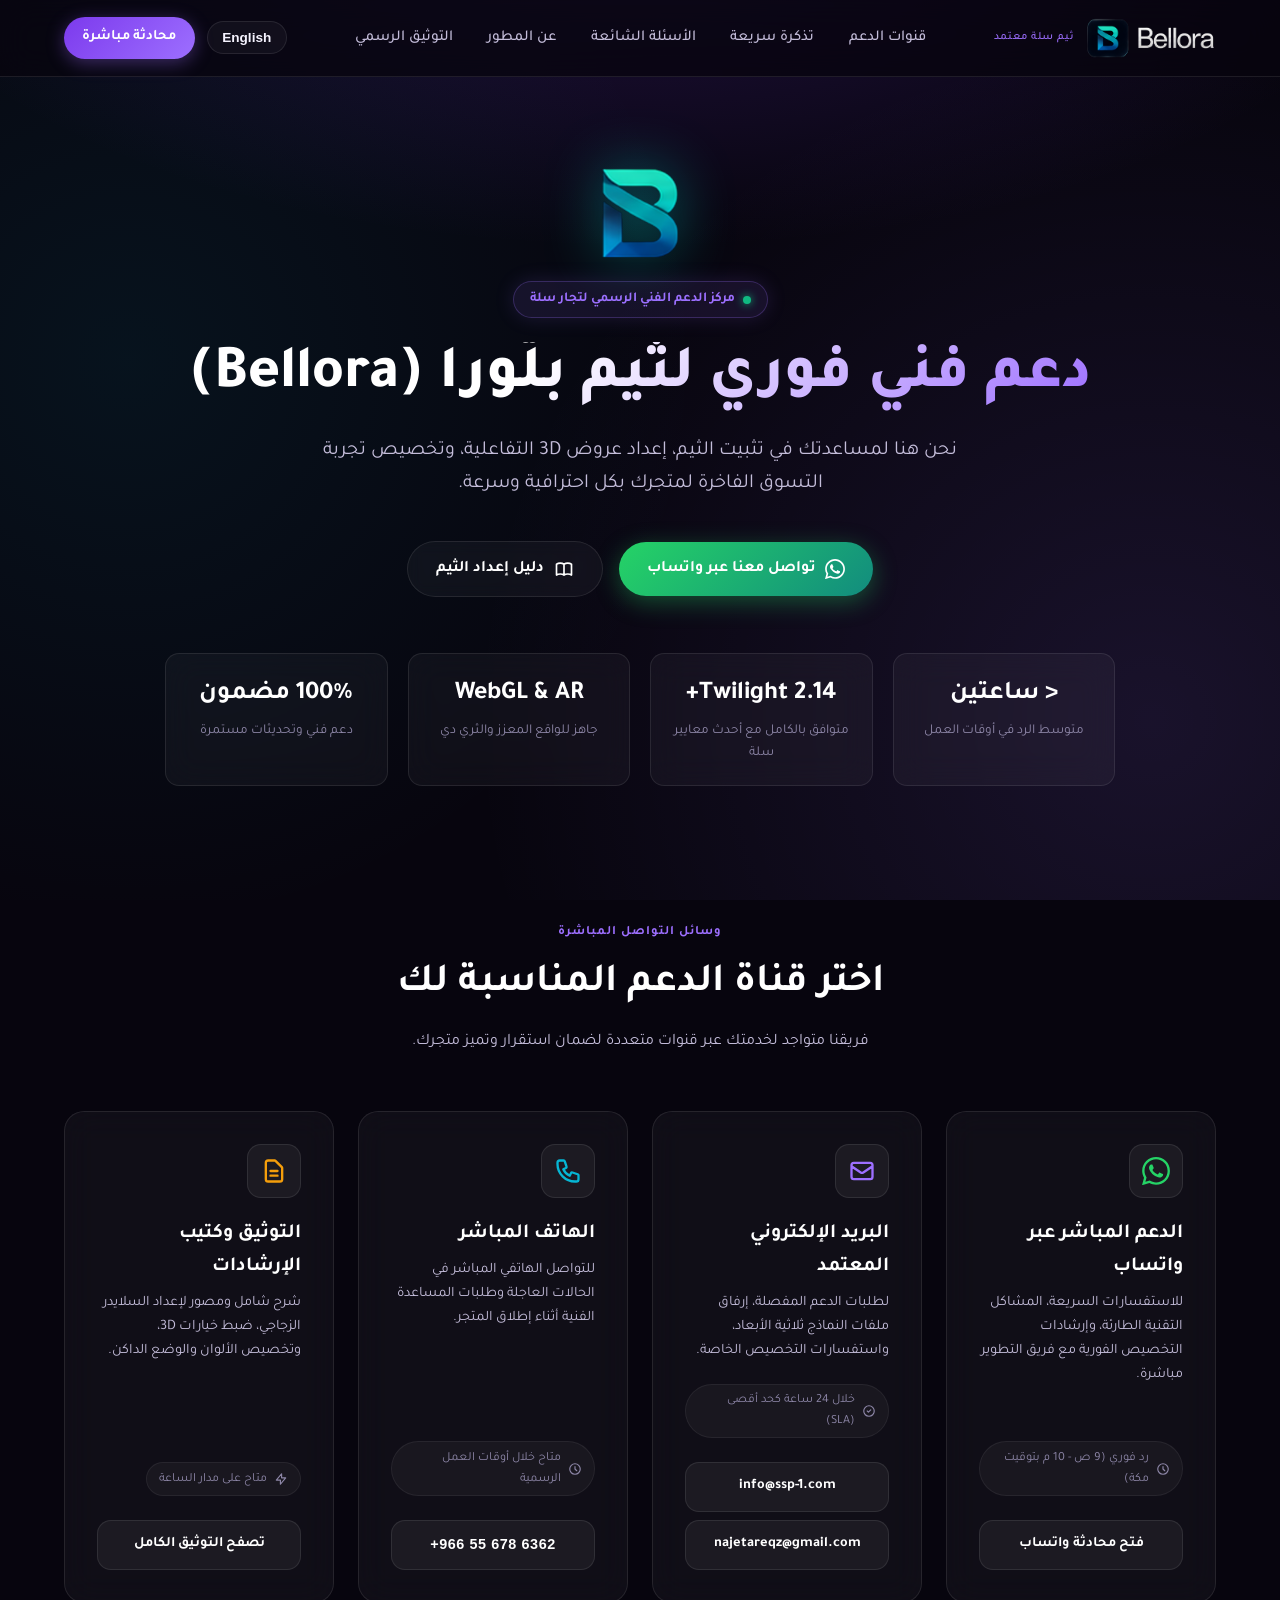
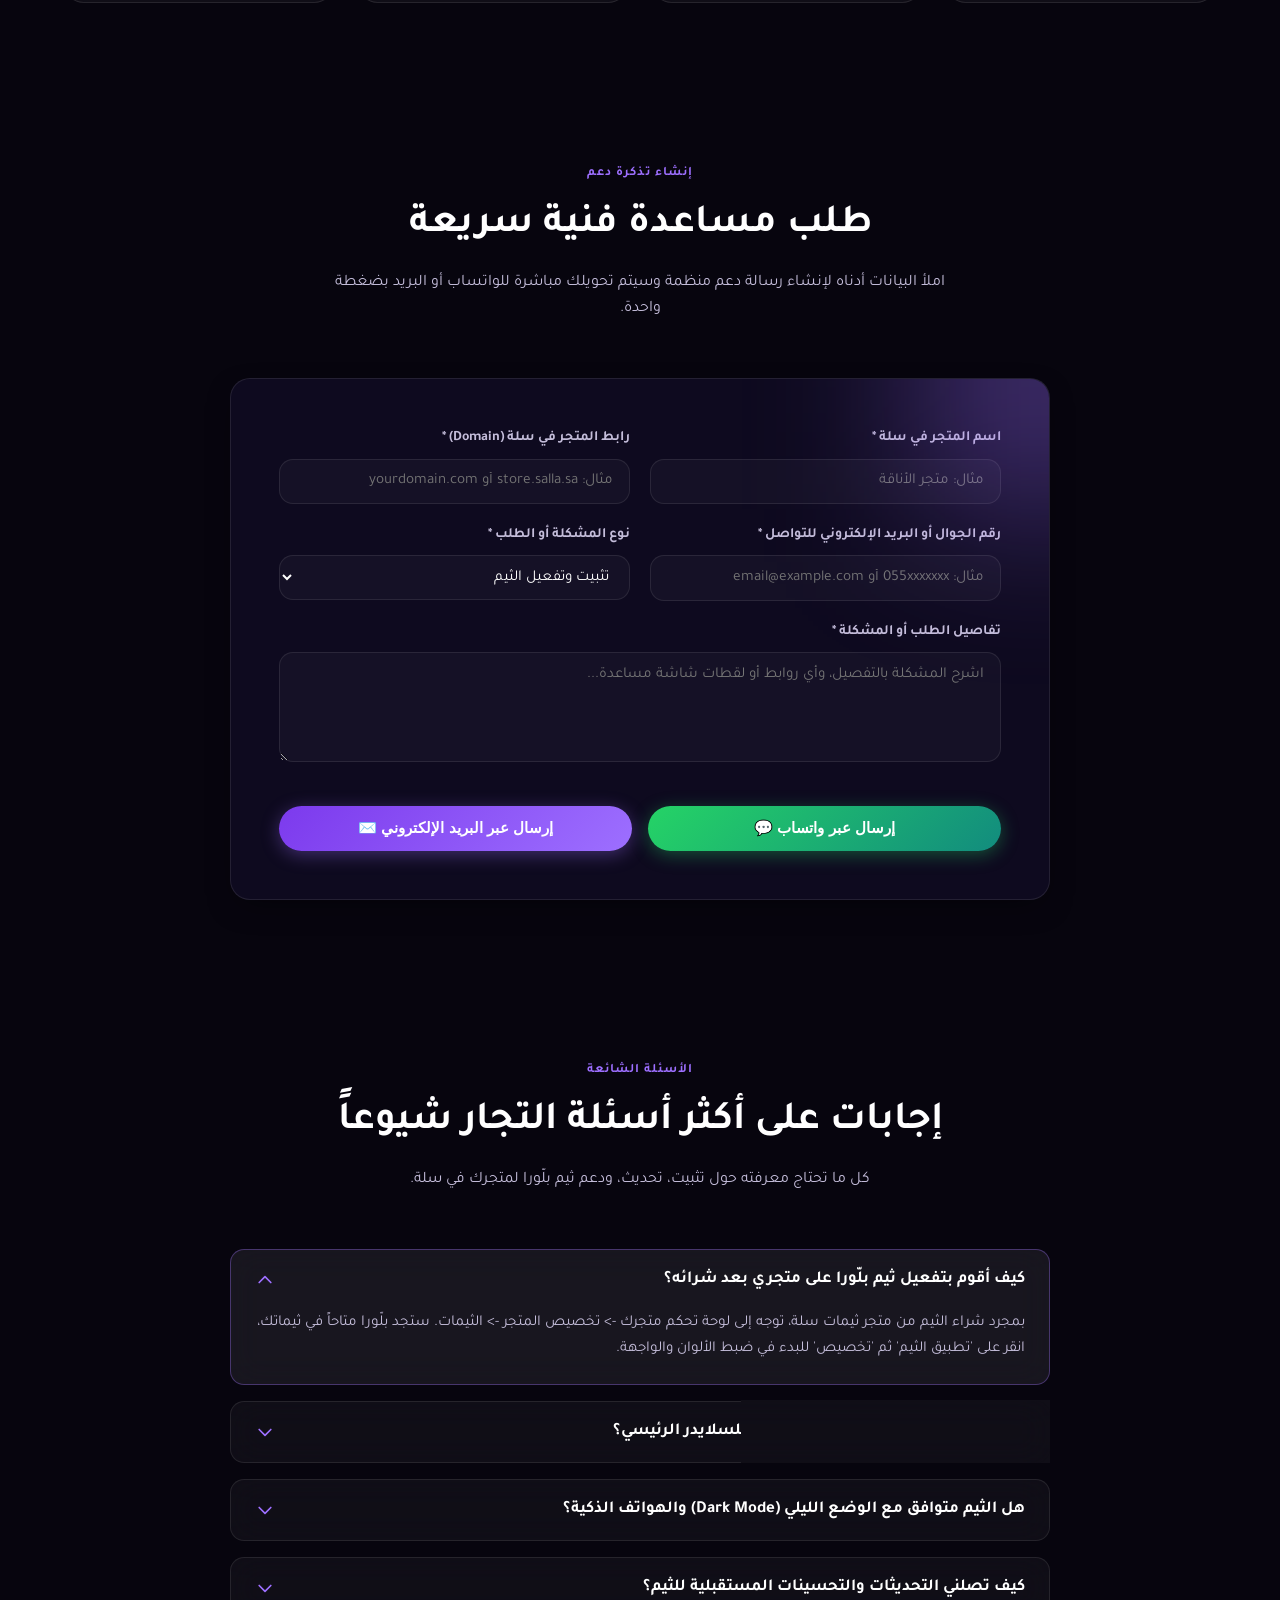
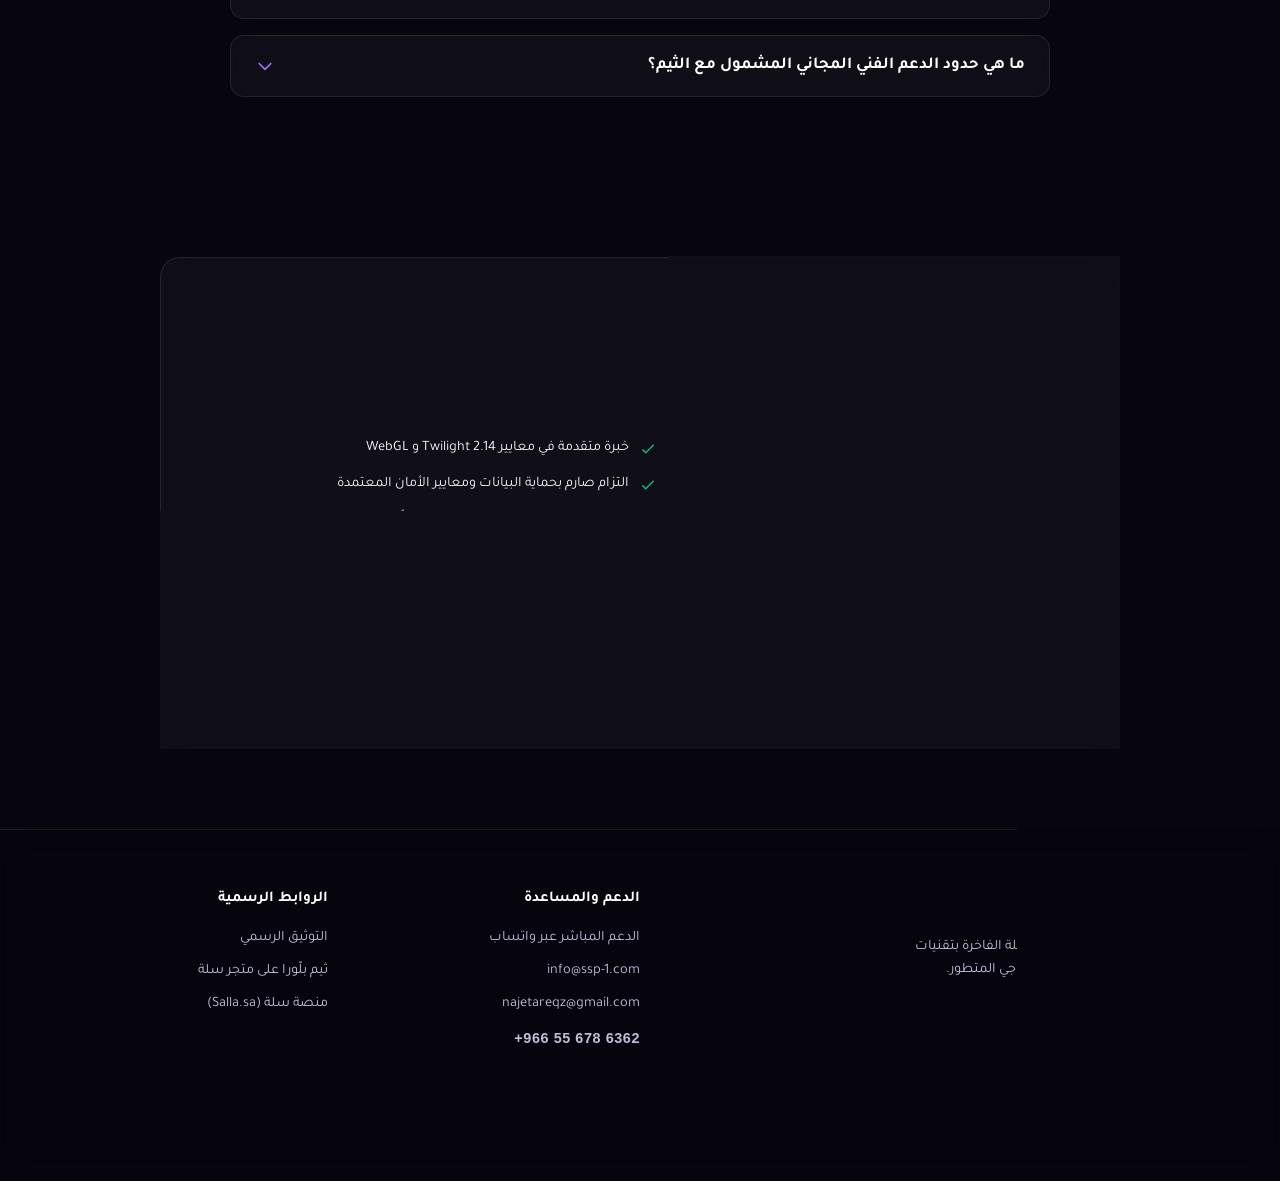
==== commit 0fc381c5: "feat(branding): synchronize official logo suite and full favicon set from bellora_assets" ====
--- a/index.html
+++ b/index.html
@@ -16,9 +16,13 @@
   <meta property="og:image" content="https://tareq7.github.io/bellora-support/assets/bellora-app-icon-1024.png">
   <meta property="twitter:card" content="summary_large_image">
 
-  <!-- Favicons -->
+  <!-- Favicons & App Icons -->
   <link rel="icon" type="image/x-icon" href="favicon.ico">
+  <link rel="icon" type="image/png" sizes="16x16" href="assets/favicon-16x16.png">
   <link rel="icon" type="image/png" sizes="32x32" href="assets/favicon-32x32.png">
+  <link rel="icon" type="image/png" sizes="48x48" href="assets/favicon-48x48.png">
+  <link rel="icon" type="image/png" sizes="192x192" href="assets/favicon-192x192.png">
+  <link rel="icon" type="image/png" sizes="512x512" href="assets/favicon-512x512.png">
   <link rel="apple-touch-icon" sizes="180x180" href="assets/bellora-app-icon-1024.png">
 
   <!-- Google Fonts -->
@@ -34,7 +38,7 @@
   <header class="site-header">
     <div class="container nav-container">
       <a href="#" class="brand-logo">
-        <img src="assets/bellora-logo-dark.svg" alt="Bellora Logo" class="brand-logo-img">
+        <img src="assets/bellora-logo-dark.png" alt="Bellora Logo" class="brand-logo-img">
         <span class="brand-badge" data-i18n="brandBadge">ثيم سلة معتمد</span>
       </a>
 
@@ -345,7 +349,7 @@
     <div class="container">
       <div class="footer-grid">
         <div class="footer-brand">
-          <img src="assets/bellora-logo-dark.svg" alt="Bellora Logo" style="height: 38px; width: auto; margin-bottom: 0.75rem; display: block;">
+          <img src="assets/bellora-logo-dark.png" alt="Bellora Logo" style="height: 38px; width: auto; margin-bottom: 0.75rem; display: block;">
           <p data-i18n="footerDesc">ثيم بلّورا (Bellora) — واجهة متجر سلة الفاخرة بتقنيات العرض ثلاثي الأبعاد والتصميم الزجاجي المتطور.</p>
         </div>
 
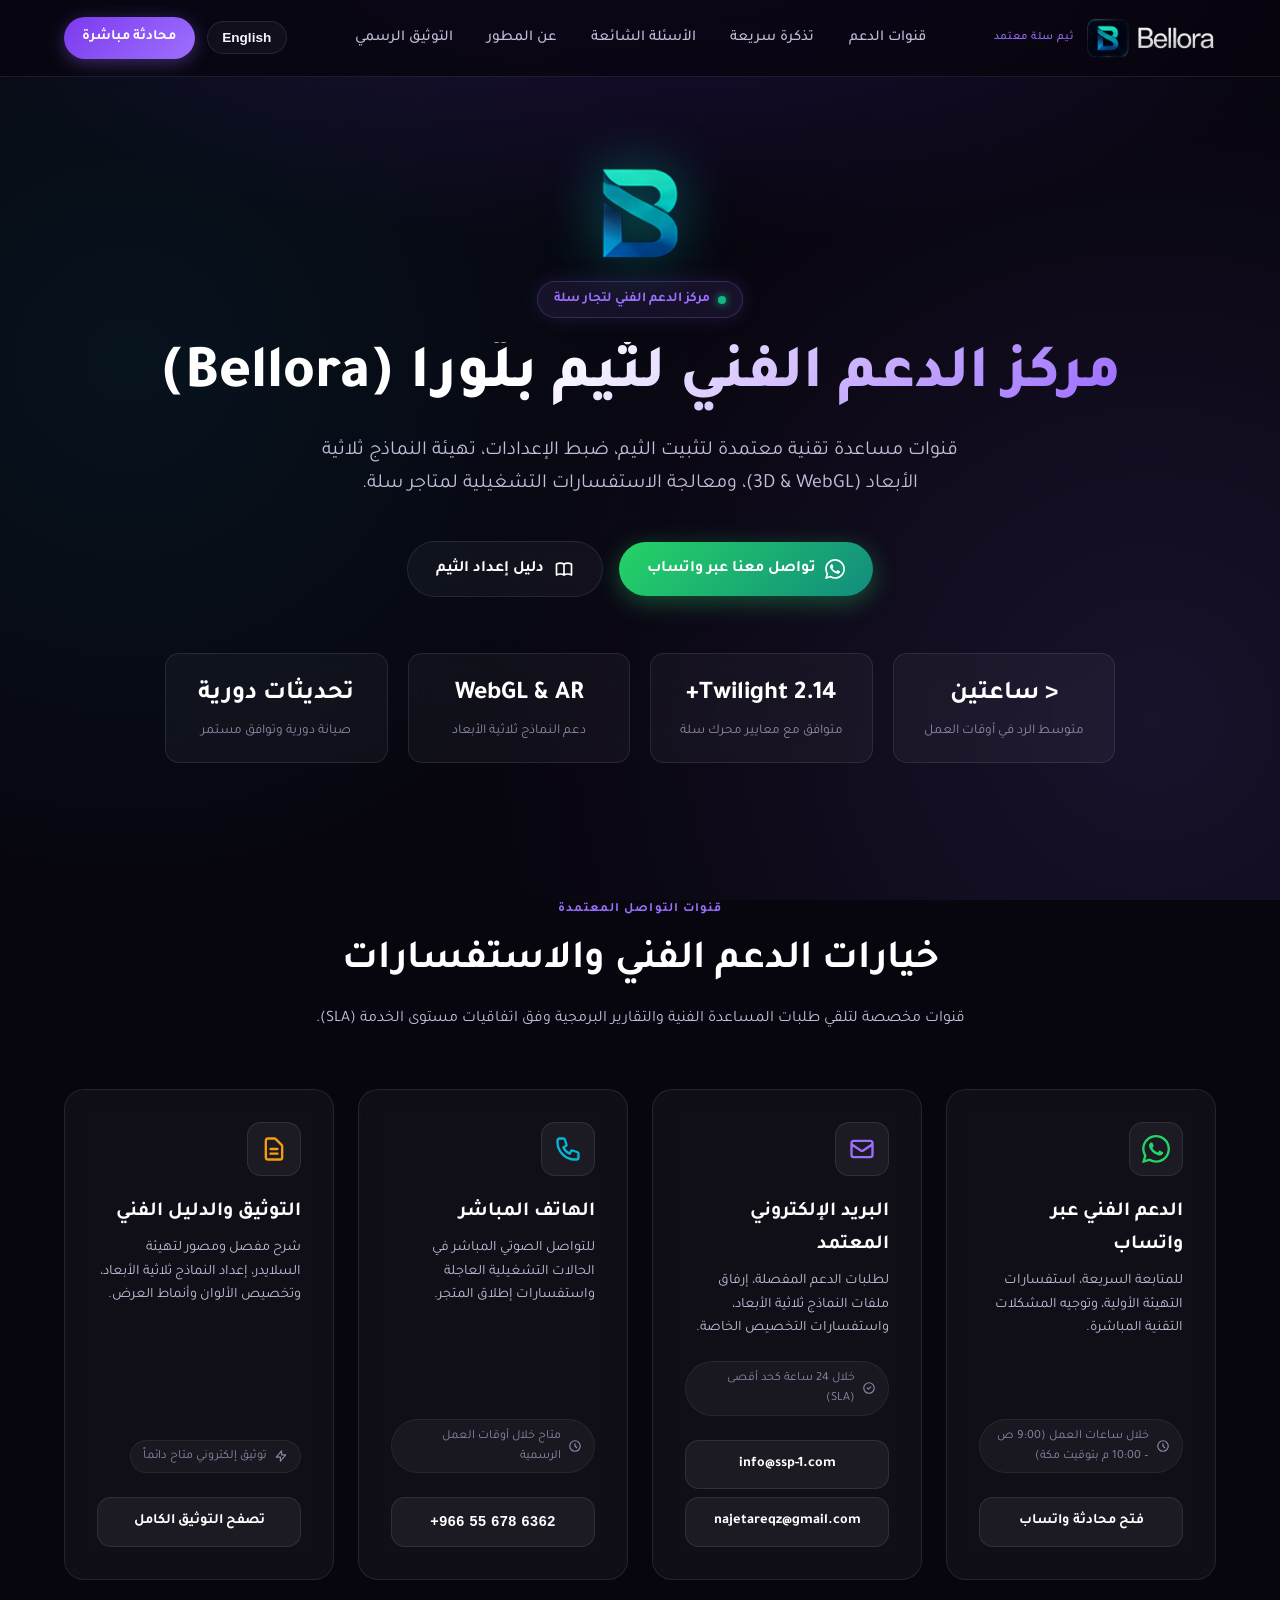
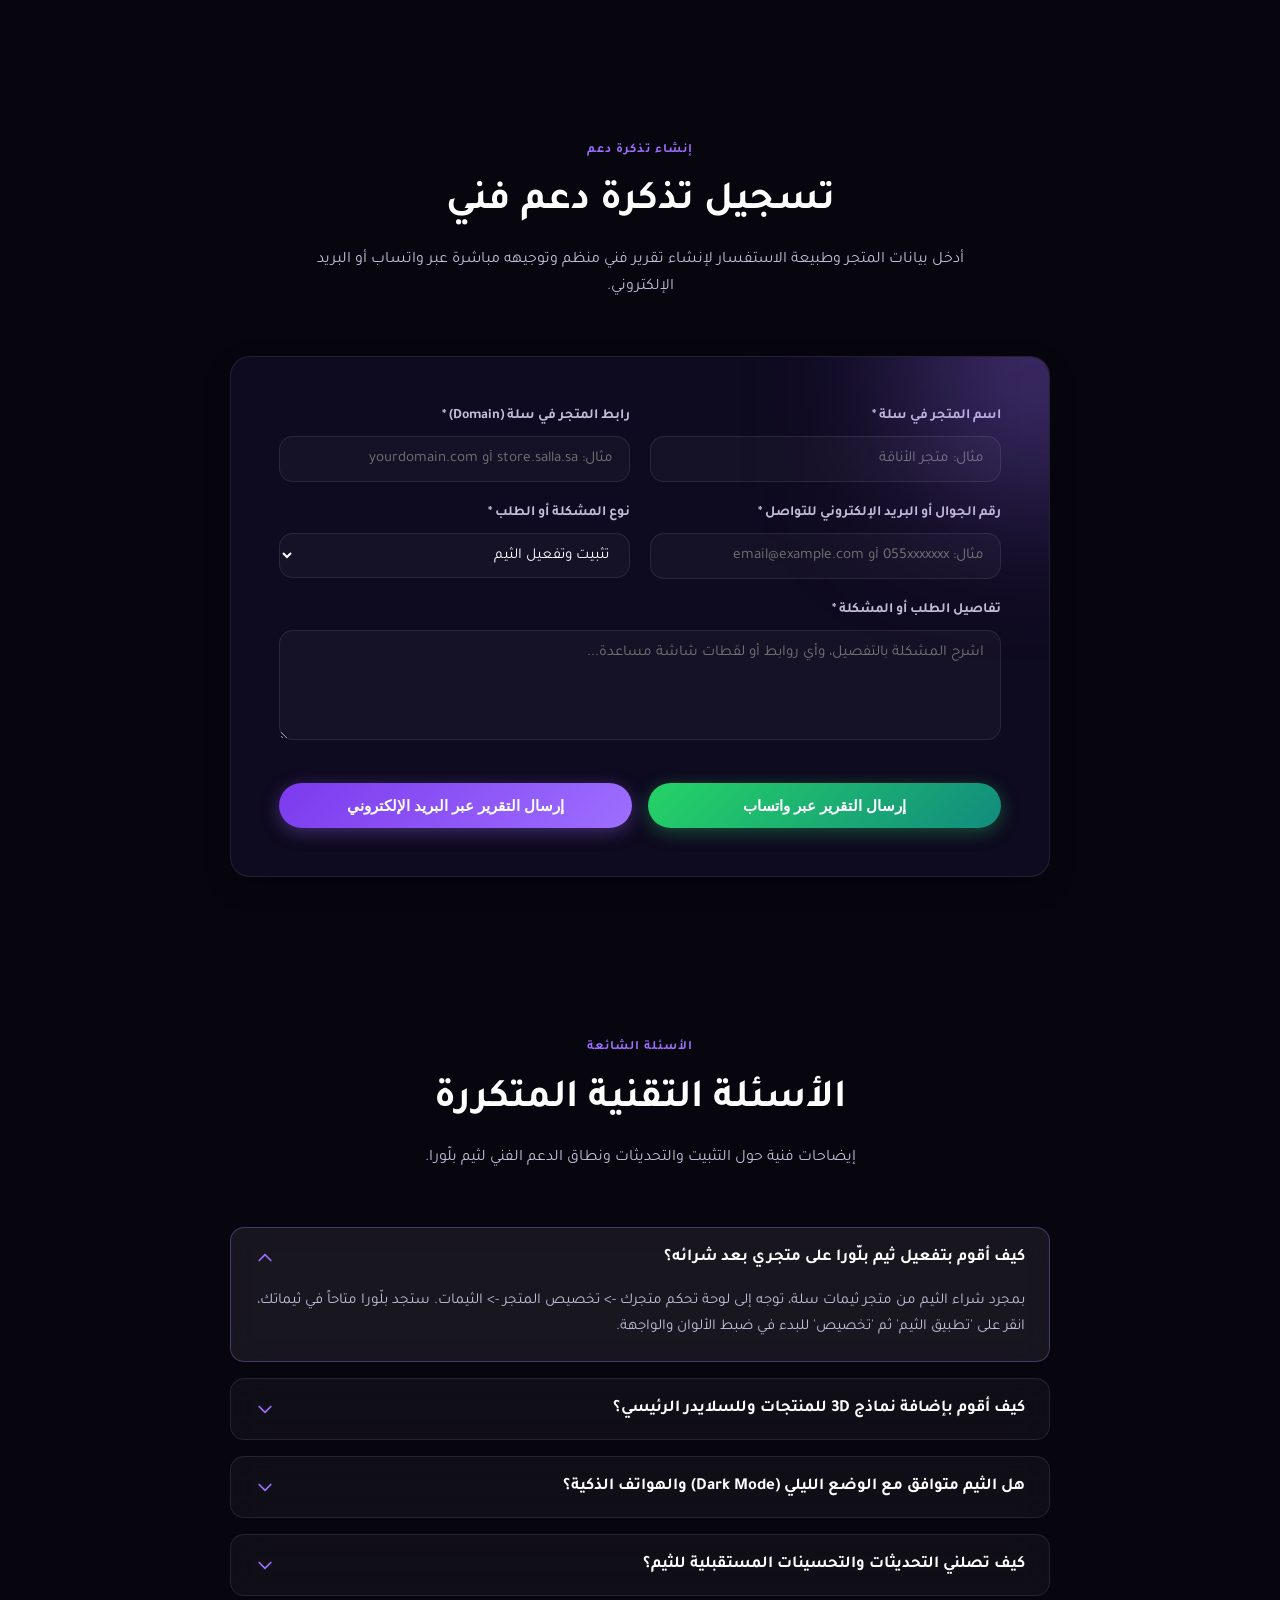
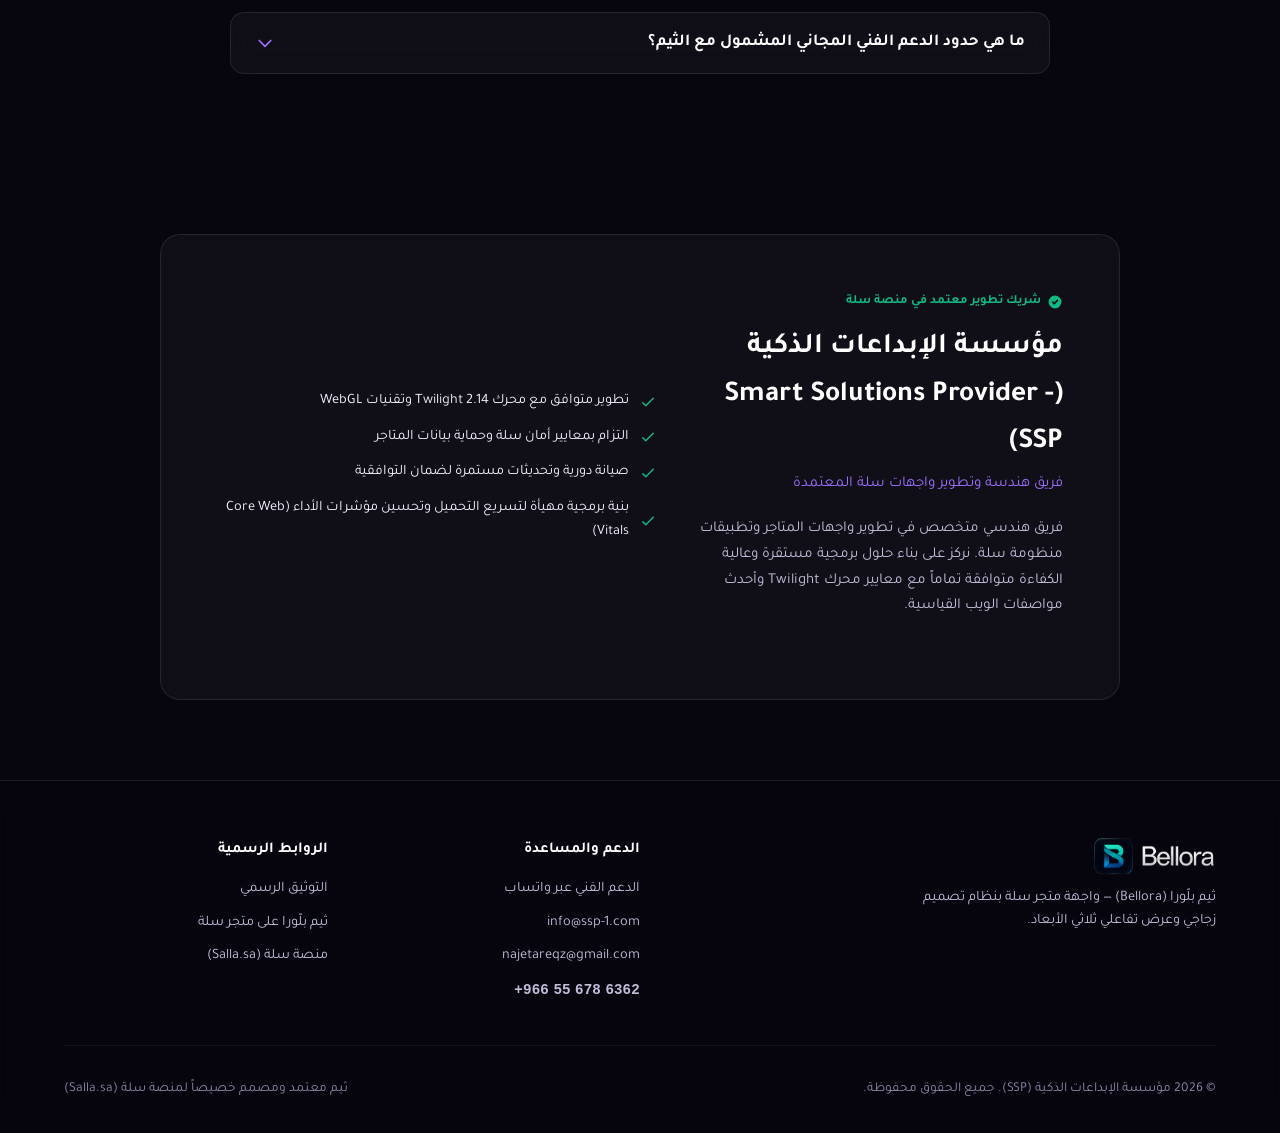
==== commit 5b9f45a1: "docs(support): tone down Arabic and English copy to precise technical standards" ====
--- a/index.html
+++ b/index.html
@@ -4,7 +4,7 @@
   <meta charset="UTF-8">
   <meta name="viewport" content="width=device-width, initial-scale=1.0">
   <title>بلّورا (Bellora) — مركز الدعم الفني والمطور المعتمد لثيم سلة</title>
-  <meta name="description" content="مركز الدعم الفني الرسمي والمعتمد لثيم بلّورا (Bellora) على منصة سلة — مؤسسة الإبداعات الذكية (SSP). مساعدة فورية، توثيق، وتذاكر دعم فني لتجار سلة.">
+  <meta name="description" content="مركز الدعم الفني لثيم بلّورا (Bellora) على منصة سلة — مؤسسة الإبداعات الذكية (SSP). قنوات تواصل مباشرة، توثيق تقني، وتسجيل تذاكر المساعدة الفنية لمتاجر سلة.">
   <link rel="canonical" href="https://tareq7.github.io/bellora-support/">
   <meta name="theme-color" content="#07050e">
 
@@ -12,12 +12,12 @@
   <meta property="og:type" content="website">
   <meta property="og:url" content="https://tareq7.github.io/bellora-support/">
   <meta property="og:title" content="بلّورا (Bellora) — مركز الدعم الفني المعتمد لثيم سلة">
-  <meta property="og:description" content="الدعم الفني الرسمي لثيم بلّورا على سلة: تواصل مباشر عبر واتساب والبريد، توثيق شامل، وإرشادات تقنية فورية.">
+  <meta property="og:description" content="الدعم الفني لثيم بلّورا على سلة: قنوات تواصل معتمدة عبر واتساب والبريد، توثيق شامل، وإرشادات تقنية لمتاجر سلة.">
   <meta property="og:image" content="https://tareq7.github.io/bellora-support/assets/bellora-app-icon-1024.png">
   <meta property="twitter:card" content="summary_large_image">
 
   <!-- Favicons & App Icons -->
-  <link rel="icon" type="image/x-icon" href="favicon.ico">
+  <link rel="icon" type="image/x-icon" href="/support/favicon.ico">
   <link rel="icon" type="image/png" sizes="16x16" href="assets/favicon-16x16.png">
   <link rel="icon" type="image/png" sizes="32x32" href="assets/favicon-32x32.png">
   <link rel="icon" type="image/png" sizes="48x48" href="assets/favicon-48x48.png">
@@ -47,7 +47,7 @@
         <li><a href="#ticket" class="nav-link" data-i18n="navTicket">تذكرة سريعة</a></li>
         <li><a href="#faq" class="nav-link" data-i18n="navFaq">الأسئلة الشائعة</a></li>
         <li><a href="#about" class="nav-link" data-i18n="navAbout">عن المطور</a></li>
-        <li><a href="https://bellora.ssp-1.com/" target="_blank" rel="noopener" class="nav-link" data-i18n="navDocs">التوثيق الرسمي ↗</a></li>
+        <li><a href="/" class="nav-link" data-i18n="navDocs">التوثيق الرسمي ↗</a></li>
       </ul>
 
       <div class="nav-actions">
@@ -66,12 +66,12 @@
 
       <div class="hero-pill">
         <span class="hero-pill-dot"></span>
-        <span data-i18n="heroBadge">مركز الدعم الفني الرسمي لتجار سلة</span>
-      </div>
-
-      <h1 class="hero-title" data-i18n="heroTitle">دعم فني فوري لثيم بلّورا (Bellora)</h1>
+        <span data-i18n="heroBadge">مركز الدعم الفني لتجار سلة</span>
+      </div>
+
+      <h1 class="hero-title" data-i18n="heroTitle">مركز الدعم الفني لثيم بلّورا (Bellora)</h1>
       <p class="hero-subtitle" data-i18n="heroSubtitle">
-        نحن هنا لمساعدتك في تثبيت الثيم، إعداد عروض 3D التفاعلية، وتخصيص تجربة التسوق الفاخرة لمتجرك بكل احترافية وسرعة.
+        قنوات مساعدة تقنية معتمدة لتثبيت الثيم، ضبط الإعدادات، تهيئة النماذج ثلاثية الأبعاد (3D & WebGL)، ومعالجة الاستفسارات التشغيلية لمتاجر سلة.
       </p>
 
       <div class="hero-buttons">
@@ -81,7 +81,7 @@
           </svg>
           <span data-i18n="heroWaBtn">تواصل معنا عبر واتساب</span>
         </a>
-        <a href="https://bellora.ssp-1.com/" target="_blank" rel="noopener" class="btn-secondary">
+        <a href="/" class="btn-secondary">
           <svg width="20" height="20" fill="none" stroke="currentColor" viewBox="0 0 24 24">
             <path stroke-linecap="round" stroke-linejoin="round" stroke-width="2" d="M12 6.253v13m0-13C10.832 5.477 9.246 5 7.5 5S4.168 5.477 3 6.253v13C4.168 18.477 5.754 18 7.5 18s3.332.477 4.5 1.253m0-13C13.168 5.477 14.754 5 16.5 5c1.747 0 3.332.477 4.5 1.253v13C19.832 18.477 18.247 18 16.5 18c-1.746 0-3.332.477-4.5 1.253"></path>
           </svg>
@@ -96,15 +96,15 @@
         </div>
         <div class="stat-card">
           <div class="stat-value" data-i18n="statTwilight">Twilight 2.14+</div>
-          <div class="stat-label" data-i18n="statTwilightDesc">متوافق بالكامل مع أحدث معايير سلة</div>
+          <div class="stat-label" data-i18n="statTwilightDesc">متوافق مع معايير محرك سلة</div>
         </div>
         <div class="stat-card">
           <div class="stat-value" data-i18n="stat3D">WebGL & AR</div>
-          <div class="stat-label" data-i18n="stat3DDesc">جاهز للواقع المعزز والثري دي</div>
+          <div class="stat-label" data-i18n="stat3DDesc">دعم النماذج ثلاثية الأبعاد</div>
         </div>
         <div class="stat-card">
-          <div class="stat-value" data-i18n="statSla">100% مضمون</div>
-          <div class="stat-label" data-i18n="statSlaDesc">دعم فني وتحديثات مستمرة</div>
+          <div class="stat-value" data-i18n="statSla">تحديثات دورية</div>
+          <div class="stat-label" data-i18n="statSlaDesc">صيانة دورية وتوافق مستمر</div>
         </div>
       </div>
     </div>
@@ -114,9 +114,9 @@
   <section id="channels" class="section">
     <div class="container">
       <div class="section-header">
-        <div class="section-tag" data-i18n="channelsTag">وسائل التواصل المباشرة</div>
-        <h2 class="section-title" data-i18n="channelsTitle">اختر قناة الدعم المناسبة لك</h2>
-        <p class="section-desc" data-i18n="channelsDesc">فريقنا متواجد لخدمتك عبر قنوات متعددة لضمان استقرار وتميز متجرك.</p>
+        <div class="section-tag" data-i18n="channelsTag">قنوات التواصل المعتمدة</div>
+        <h2 class="section-title" data-i18n="channelsTitle">خيارات الدعم الفني والاستفسارات</h2>
+        <p class="section-desc" data-i18n="channelsDesc">قنوات مخصصة لتلقي طلبات المساعدة الفنية والتقارير البرمجية وفق اتفاقيات مستوى الخدمة (SLA).</p>
       </div>
 
       <div class="channels-grid">
@@ -127,11 +127,11 @@
               <path d="M.057 24l1.687-6.163c-1.041-1.804-1.588-3.849-1.587-5.946.003-6.556 5.338-11.891 11.893-11.891 3.181.001 6.167 1.24 8.413 3.488 2.245 2.248 3.481 5.236 3.48 8.414-.003 6.557-5.338 11.892-11.893 11.892-1.99-.001-3.951-.5-5.688-1.448l-5.705 1.654zm6.597-3.807c1.676.995 3.276 1.591 5.392 1.592 5.448 0 9.886-4.434 9.889-9.885.002-5.462-4.415-9.89-9.881-9.892-5.452 0-9.887 4.434-9.889 9.884-.001 2.225.651 3.891 1.746 5.634l-.999 3.648 3.742-.981zm11.387-5.464c-.074-.124-.272-.198-.57-.347-.297-.149-1.758-.868-2.031-.967-.272-.099-.47-.149-.669.149-.198.297-.768.967-.941 1.165-.173.198-.347.223-.644.074-.297-.149-1.255-.462-2.39-1.475-.883-.788-1.48-1.761-1.653-2.059-.173-.297-.018-.458.13-.606.134-.133.297-.347.446-.521.151-.172.2-.296.3-.495.099-.198.05-.372-.025-.521-.075-.148-.669-1.611-.916-2.206-.242-.579-.487-.501-.669-.51l-.57-.01c-.198 0-.52.074-.792.372s-1.04 1.016-1.04 2.479 1.065 2.876 1.213 3.074c.149.198 2.095 3.2 5.076 4.487.709.306 1.263.489 1.694.626.712.226 1.36.194 1.872.118.571-.085 1.758-.719 2.006-1.413.248-.695.248-1.29.173-1.414z"/>
             </svg>
           </div>
-          <h3 class="channel-title" data-i18n="chWaTitle">الدعم المباشر عبر واتساب</h3>
-          <p class="channel-desc" data-i18n="chWaDesc">للاستفسارات السريعة، المشاكل التقنية الطارئة، وإرشادات التخصيص الفورية مع فريق التطوير مباشرة.</p>
+          <h3 class="channel-title" data-i18n="chWaTitle">الدعم الفني عبر واتساب</h3>
+          <p class="channel-desc" data-i18n="chWaDesc">للمتابعة السريعة، استفسارات التهيئة الأولية، وتوجيه المشكلات التقنية المباشرة.</p>
           <div class="channel-sla">
             <svg width="14" height="14" fill="none" stroke="currentColor" viewBox="0 0 24 24"><path stroke-linecap="round" stroke-linejoin="round" stroke-width="2" d="M12 8v4l3 3m6-3a9 9 0 11-18 0 9 9 0 0118 0z"></path></svg>
-            <span data-i18n="chWaSla">رد فوري (9 ص - 10 م بتوقيت مكة)</span>
+            <span data-i18n="chWaSla">خلال ساعات العمل (9:00 ص – 10:00 م بتوقيت مكة)</span>
           </div>
           <a href="https://wa.me/966556786362" target="_blank" rel="noopener" class="channel-action" data-i18n="chWaAction">فتح محادثة واتساب</a>
         </div>
@@ -163,7 +163,7 @@
             </svg>
           </div>
           <h3 class="channel-title" data-i18n="chPhoneTitle">الهاتف المباشر</h3>
-          <p class="channel-desc" data-i18n="chPhoneDesc">للتواصل الهاتفي المباشر في الحالات العاجلة وطلبات المساعدة الفنية أثناء إطلاق المتجر.</p>
+          <p class="channel-desc" data-i18n="chPhoneDesc">للتواصل الصوتي المباشر في الحالات التشغيلية العاجلة واستفسارات إطلاق المتجر.</p>
           <div class="channel-sla">
             <svg width="14" height="14" fill="none" stroke="currentColor" viewBox="0 0 24 24"><path stroke-linecap="round" stroke-linejoin="round" stroke-width="2" d="M12 8v4l3 3m6-3a9 9 0 11-18 0 9 9 0 0118 0z"></path></svg>
             <span data-i18n="chPhoneSla">متاح خلال أوقات العمل الرسمية</span>
@@ -178,13 +178,13 @@
               <path stroke-linecap="round" stroke-linejoin="round" stroke-width="2" d="M9 12h6m-6 4h6m2 5H7a2 2 0 01-2-2V5a2 2 0 012-2h5.586a1 1 0 01.707.293l5.414 5.414a1 1 0 01.293.707V19a2 2 0 01-2 2z"></path>
             </svg>
           </div>
-          <h3 class="channel-title" data-i18n="chDocsTitle">التوثيق وكتيب الإرشادات</h3>
-          <p class="channel-desc" data-i18n="chDocsDesc">شرح شامل ومصور لإعداد السلايدر الزجاجي، ضبط خيارات 3D، وتخصيص الألوان والوضع الداكن.</p>
+          <h3 class="channel-title" data-i18n="chDocsTitle">التوثيق والدليل الفني</h3>
+          <p class="channel-desc" data-i18n="chDocsDesc">شرح مفصل ومصور لتهيئة السلايدر، إعداد النماذج ثلاثية الأبعاد، وتخصيص الألوان وأنماط العرض.</p>
           <div class="channel-sla">
             <svg width="14" height="14" fill="none" stroke="currentColor" viewBox="0 0 24 24"><path stroke-linecap="round" stroke-linejoin="round" stroke-width="2" d="M13 10V3L4 14h7v7l9-11h-7z"></path></svg>
-            <span data-i18n="chDocsSla">متاح على مدار الساعة</span>
-          </div>
-          <a href="https://bellora.ssp-1.com/" target="_blank" rel="noopener" class="channel-action" data-i18n="chDocsAction">تصفح التوثيق الكامل</a>
+            <span data-i18n="chDocsSla">توثيق إلكتروني متاح دائماً</span>
+          </div>
+          <a href="https://bellora.ssp-1.com/" target="_blank" rel="noopener" class="channel-action" data-i18n="chDocsAction">تصفح التوثيق الكامل ↗</a>
         </div>
       </div>
     </div>
@@ -195,8 +195,8 @@
     <div class="container">
       <div class="section-header">
         <div class="section-tag" data-i18n="ticketTag">إنشاء تذكرة دعم</div>
-        <h2 class="section-title" data-i18n="ticketTitle">طلب مساعدة فنية سريعة</h2>
-        <p class="section-desc" data-i18n="ticketDesc">املأ البيانات أدناه لإنشاء رسالة دعم منظمة وسيتم تحويلك مباشرة للواتساب أو البريد بضغطة واحدة.</p>
+        <h2 class="section-title" data-i18n="ticketTitle">تسجيل تذكرة دعم فني</h2>
+        <p class="section-desc" data-i18n="ticketDesc">أدخل بيانات المتجر وطبيعة الاستفسار لإنشاء تقرير فني منظم وتوجيهه مباشرة عبر واتساب أو البريد الإلكتروني.</p>
       </div>
 
       <div class="ticket-card">
@@ -235,8 +235,8 @@
           </div>
 
           <div class="ticket-actions">
-            <button type="button" id="sendWaBtn" class="btn-ticket-wa" data-i18n="btnSendWa">إرسال عبر واتساب 💬</button>
-            <button type="button" id="sendMailBtn" class="btn-ticket-mail" data-i18n="btnSendMail">إرسال عبر البريد الإلكتروني ✉️</button>
+            <button type="button" id="sendWaBtn" class="btn-ticket-wa" data-i18n="btnSendWa">إرسال التقرير عبر واتساب</button>
+            <button type="button" id="sendMailBtn" class="btn-ticket-mail" data-i18n="btnSendMail">إرسال التقرير عبر البريد الإلكتروني</button>
           </div>
         </form>
       </div>
@@ -248,8 +248,8 @@
     <div class="container">
       <div class="section-header">
         <div class="section-tag" data-i18n="faqTag">الأسئلة الشائعة</div>
-        <h2 class="section-title" data-i18n="faqTitle">إجابات على أكثر أسئلة التجار شيوعاً</h2>
-        <p class="section-desc" data-i18n="faqDesc">كل ما تحتاج معرفته حول تثبيت، تحديث، ودعم ثيم بلّورا لمتجرك في سلة.</p>
+        <h2 class="section-title" data-i18n="faqTitle">الأسئلة التقنية المتكررة</h2>
+        <p class="section-desc" data-i18n="faqDesc">إيضاحات فنية حول التثبيت والتحديثات ونطاق الدعم الفني لثيم بلّورا.</p>
       </div>
 
       <div class="faq-list">
@@ -279,7 +279,7 @@
             <svg class="faq-chevron" fill="none" stroke="currentColor" viewBox="0 0 24 24"><path stroke-linecap="round" stroke-linejoin="round" stroke-width="2" d="M19 9l-7 7-7-7"></path></svg>
           </button>
           <div class="faq-body">
-            <p data-i18n="faq3A">نعم 100%. تم بناء الثيم ليكون متجاوباً تماماً (Mobile-First) مع تكيف ذكي مع الوضع الداكن تلقائياً وفق جهاز العميل، مع الحفاظ على جماليات الزجاج الشفاف وسرعة التصفح العالية.</p>
+            <p data-i18n="faq3A">نعم، الثيم مبني وفق معايير التصميم المتجاوب (Mobile-First)، ويدعم التبديل التلقائي أو اليدوي للوضع الداكن (Dark Mode) استناداً إلى تفضيلات نظام تشغيل المستخدم، مع الحفاظ على معايير سرعة الاستجابة.</p>
           </div>
         </div>
 
@@ -299,7 +299,7 @@
             <svg class="faq-chevron" fill="none" stroke="currentColor" viewBox="0 0 24 24"><path stroke-linecap="round" stroke-linejoin="round" stroke-width="2" d="M19 9l-7 7-7-7"></path></svg>
           </button>
           <div class="faq-body">
-            <p data-i18n="faq5A">يشمل الدعم الفني المجاني حل أي أخطاء برمجية متعلقة بالثيم، المساعدة في ضبط الإعدادات الافتراضية، وتقديم الإرشادات الفنية لاستخدام مميزات 3D والتصميم الزجاجي. لطلبات التخصيص البرمجي المتقدم يمكنك مراسلتنا لترتيب ذلك.</p>
+            <p data-i18n="faq5A">يشمل الدعم الفني معالجة الأخطاء البرمجية (Bugs) الناتجة عن الكود المصدري للثيم، وتقديم الإرشادات التقنية لضبط الإعدادات القياسية وتهيئة النماذج ثلاثية الأبعاد. لا يشمل الدعم الفني المجاني أعمال التطوير المخصصة خارج نطاق واجهات الثيم المعتمدة.</p>
           </div>
         </div>
       </div>
@@ -318,26 +318,26 @@
           <h2 class="about-name" data-i18n="aboutName">مؤسسة الإبداعات الذكية (Smart Solutions Provider - SSP)</h2>
           <div class="about-role" data-i18n="aboutRole">فريق هندسة وتطوير واجهات سلة المعتمدة</div>
           <p class="about-text" data-i18n="aboutText">
-            نحن استوديو متخصص في تطوير واجهات التجارة الإلكترونية الفاخرة وتطبيقات وحلول منصة سلة. نلتزم بتمكين التجار من تقديم تجارب تسوق رقمية استثنائية تجمع بين أعلى معايير الجمالية البصرية والسرعة الفائقة مع الالتزام الصارم بمعايير Twilight الرسمية.
+            فريق هندسي متخصص في تطوير واجهات المتاجر وتطبيقات منظومة سلة. نركز على بناء حلول برمجية مستقرة وعالية الكفاءة متوافقة تماماً مع معايير محرك Twilight وأحدث مواصفات الويب القياسية.
           </p>
         </div>
 
         <div class="about-features">
           <div class="feature-item">
             <svg fill="none" stroke="currentColor" viewBox="0 0 24 24"><path stroke-linecap="round" stroke-linejoin="round" stroke-width="2" d="M5 13l4 4L19 7"></path></svg>
-            <span data-i18n="feat1">خبرة متقدمة في معايير Twilight 2.14 و WebGL</span>
+            <span data-i18n="feat1">تطوير متوافق مع محرك Twilight 2.14 وتقنيات WebGL</span>
           </div>
           <div class="feature-item">
             <svg fill="none" stroke="currentColor" viewBox="0 0 24 24"><path stroke-linecap="round" stroke-linejoin="round" stroke-width="2" d="M5 13l4 4L19 7"></path></svg>
-            <span data-i18n="feat2">التزام صارم بحماية البيانات ومعايير الأمان المعتمدة</span>
+            <span data-i18n="feat2">التزام بمعايير أمان سلة وحماية بيانات المتاجر</span>
           </div>
           <div class="feature-item">
             <svg fill="none" stroke="currentColor" viewBox="0 0 24 24"><path stroke-linecap="round" stroke-linejoin="round" stroke-width="2" d="M5 13l4 4L19 7"></path></svg>
-            <span data-i18n="feat3">دعم فني مستمر وتحديثات متوافقة دورياً مع سلة</span>
+            <span data-i18n="feat3">صيانة دورية وتحديثات مستمرة لضمان التوافقية</span>
           </div>
           <div class="feature-item">
             <svg fill="none" stroke="currentColor" viewBox="0 0 24 24"><path stroke-linecap="round" stroke-linejoin="round" stroke-width="2" d="M5 13l4 4L19 7"></path></svg>
-            <span data-i18n="feat4">حلول تقنية مبتكرة لزيادة معدلات التحويل للتاجر</span>
+            <span data-i18n="feat4">بنية برمجية مهيأة لتسريع التحميل وتحسين مؤشرات الأداء (Core Web Vitals)</span>
           </div>
         </div>
       </div>
@@ -350,13 +350,13 @@
       <div class="footer-grid">
         <div class="footer-brand">
           <img src="assets/bellora-logo-dark.png" alt="Bellora Logo" style="height: 38px; width: auto; margin-bottom: 0.75rem; display: block;">
-          <p data-i18n="footerDesc">ثيم بلّورا (Bellora) — واجهة متجر سلة الفاخرة بتقنيات العرض ثلاثي الأبعاد والتصميم الزجاجي المتطور.</p>
+          <p data-i18n="footerDesc">ثيم بلّورا (Bellora) — واجهة متجر سلة بنظام تصميم زجاجي وعرض تفاعلي ثلاثي الأبعاد.</p>
         </div>
 
         <div class="footer-col">
           <h5 data-i18n="footerSupport">الدعم والمساعدة</h5>
           <ul class="footer-links">
-            <li><a href="https://wa.me/966556786362" target="_blank" rel="noopener" data-i18n="footerWa">الدعم المباشر عبر واتساب</a></li>
+            <li><a href="https://wa.me/966556786362" target="_blank" rel="noopener" data-i18n="footerWa">الدعم الفني عبر واتساب</a></li>
             <li><a href="mailto:info@ssp-1.com">info@ssp-1.com</a></li>
             <li><a href="mailto:najetareqz@gmail.com">najetareqz@gmail.com</a></li>
             <li><a href="tel:+966556786362"><bdi class="phone-dir" dir="ltr">+966 55 678 6362</bdi></a></li>
@@ -366,7 +366,7 @@
         <div class="footer-col">
           <h5 data-i18n="footerLegal">الروابط الرسمية</h5>
           <ul class="footer-links">
-            <li><a href="https://bellora.ssp-1.com/" target="_blank" rel="noopener" data-i18n="navDocs">التوثيق الرسمي ↗</a></li>
+            <li><a href="https://bellora.ssp-1.com/" target="_blank" rel="noopener" data-i18n="navDocs">دليل وتوثيق الثيم ↗</a></li>
             <li><a href="https://salla.sa/" target="_blank" rel="noopener" data-i18n="footerTheme">ثيم بلّورا على متجر سلة</a></li>
             <li><a href="https://salla.sa/" target="_blank" rel="noopener">منصة سلة (Salla.sa)</a></li>
           </ul>
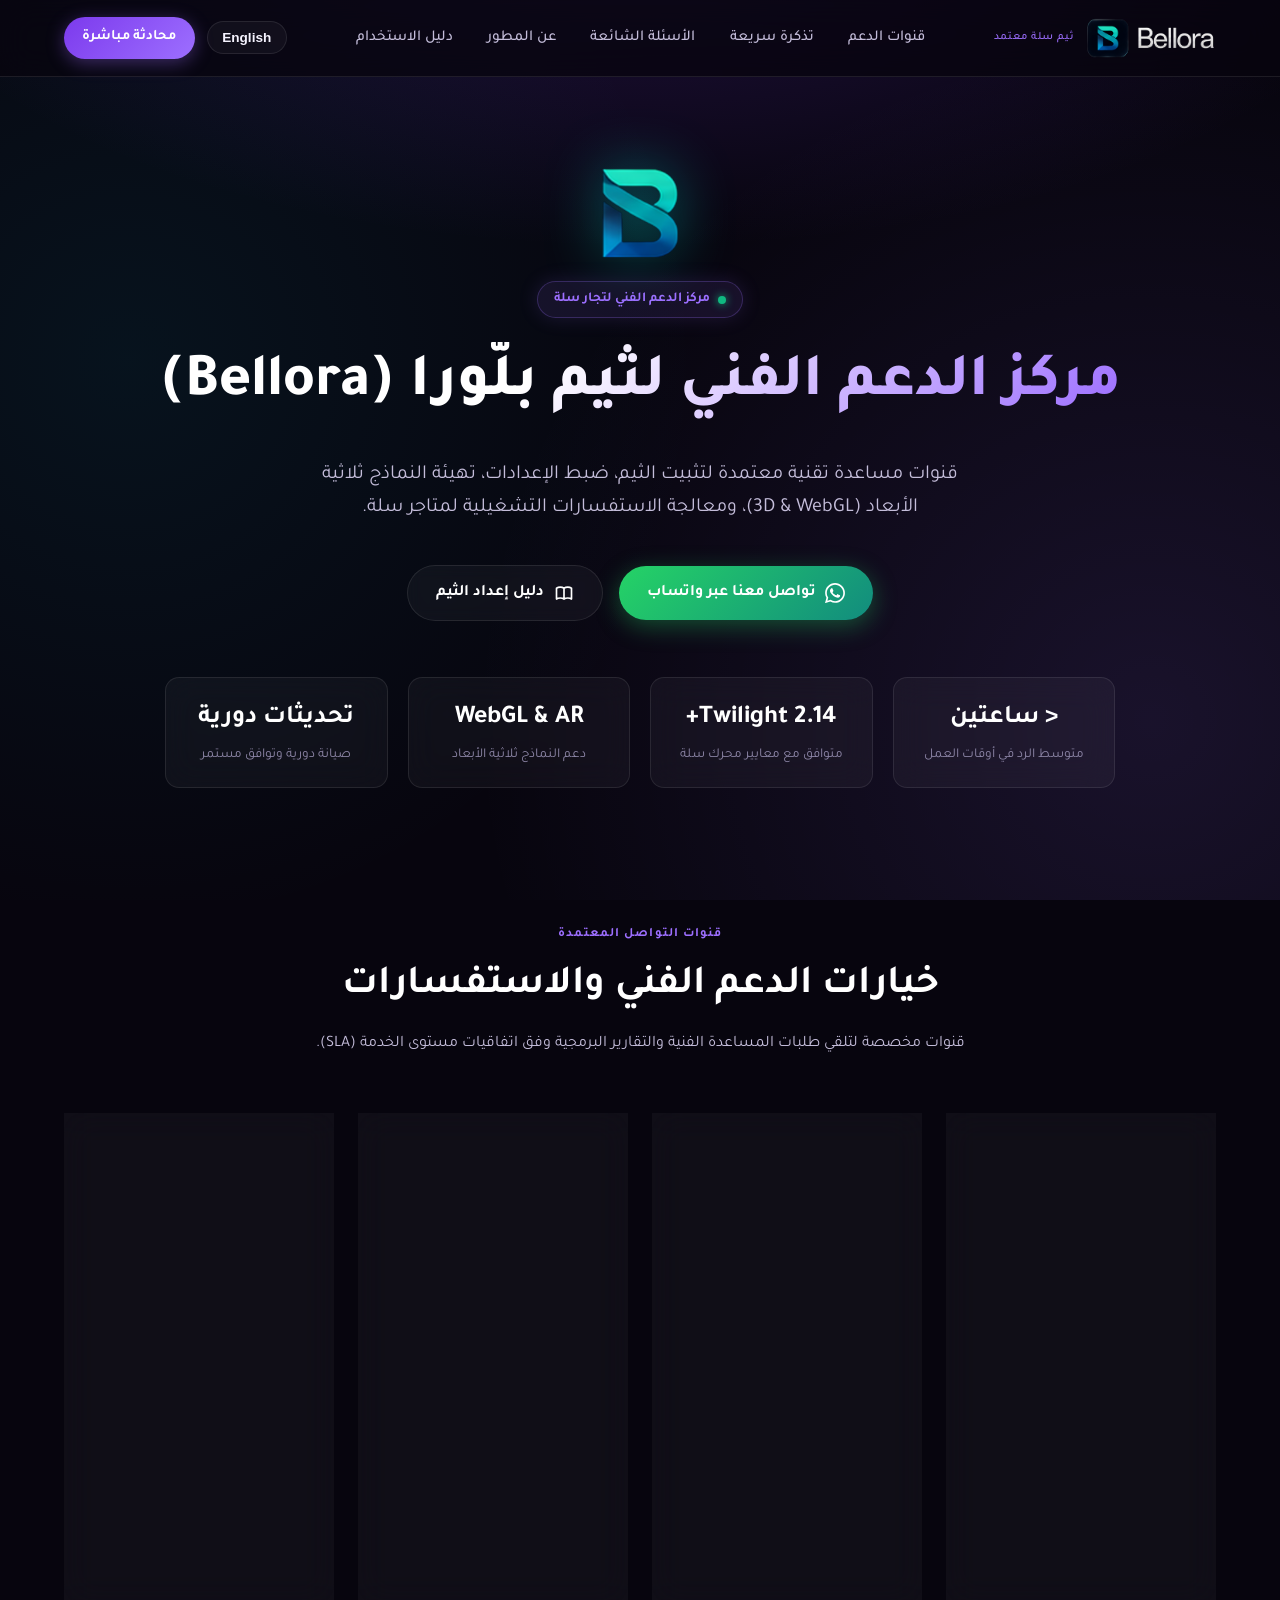
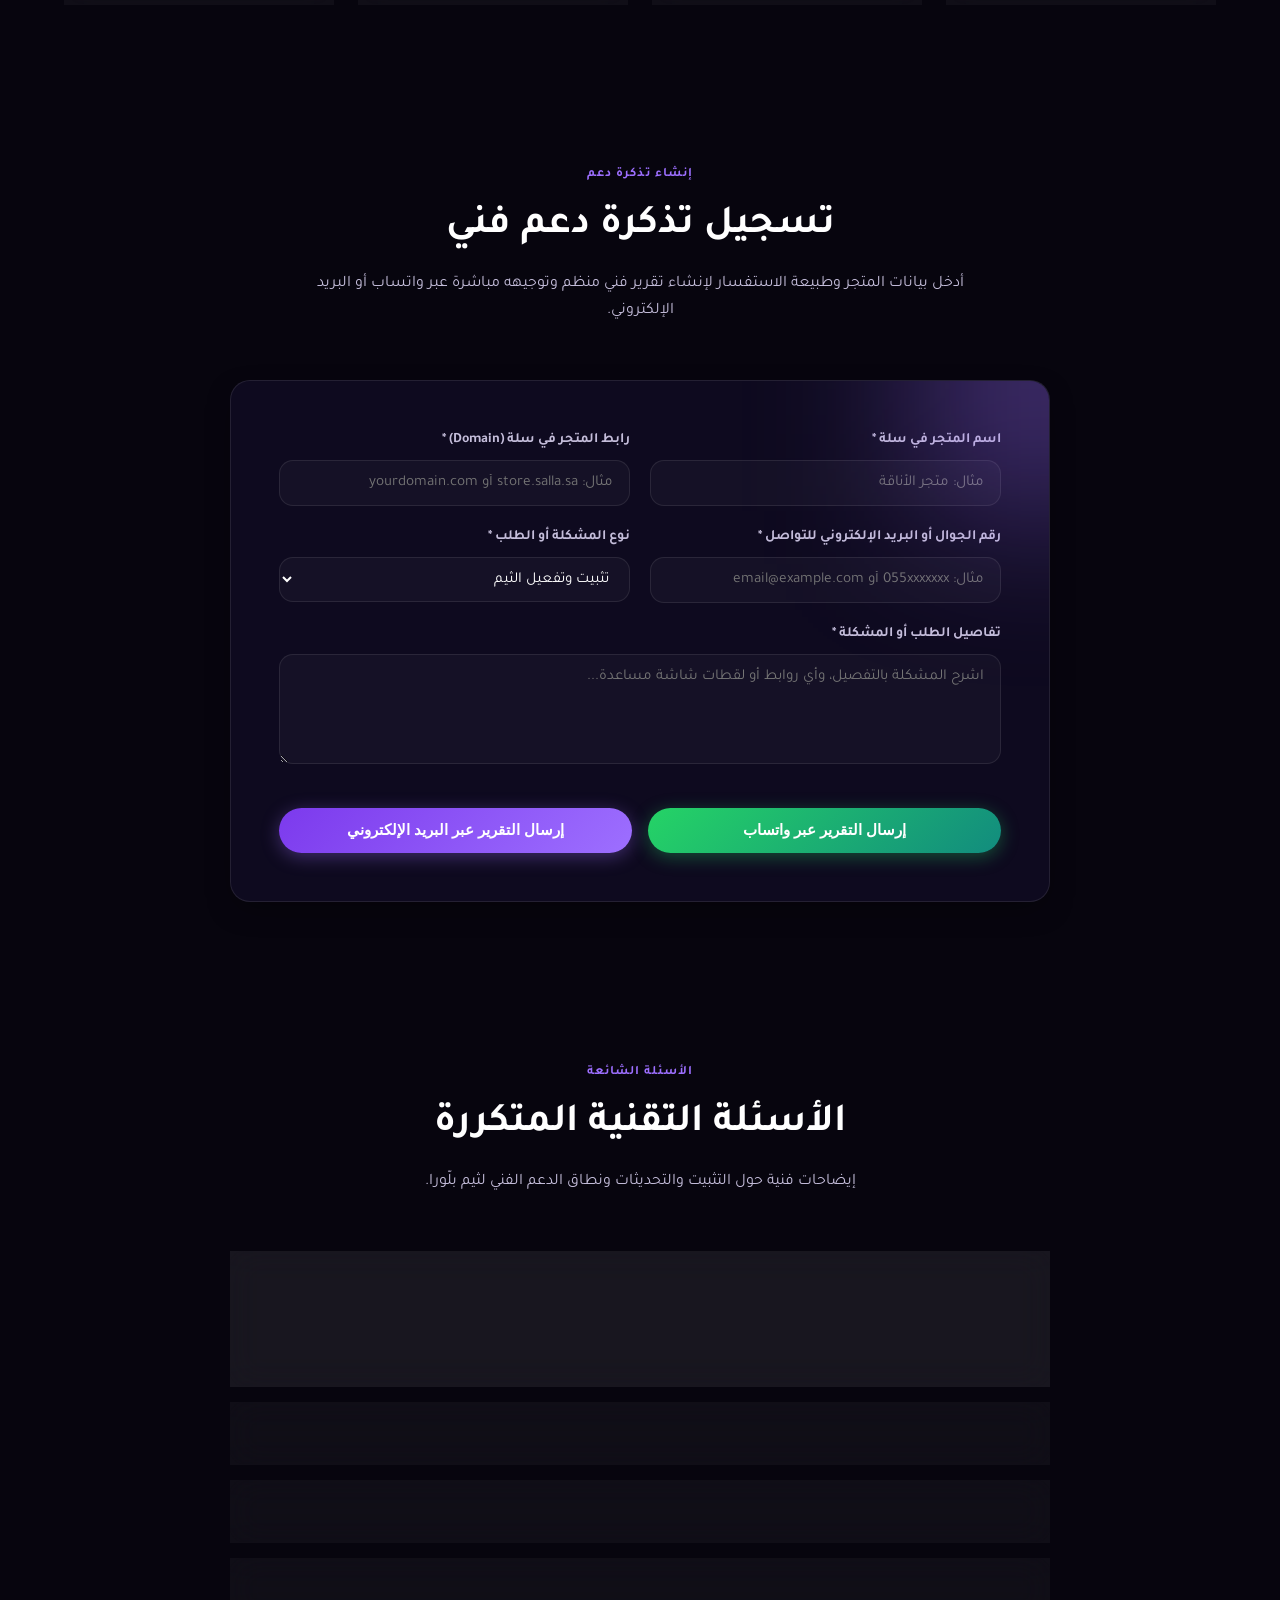
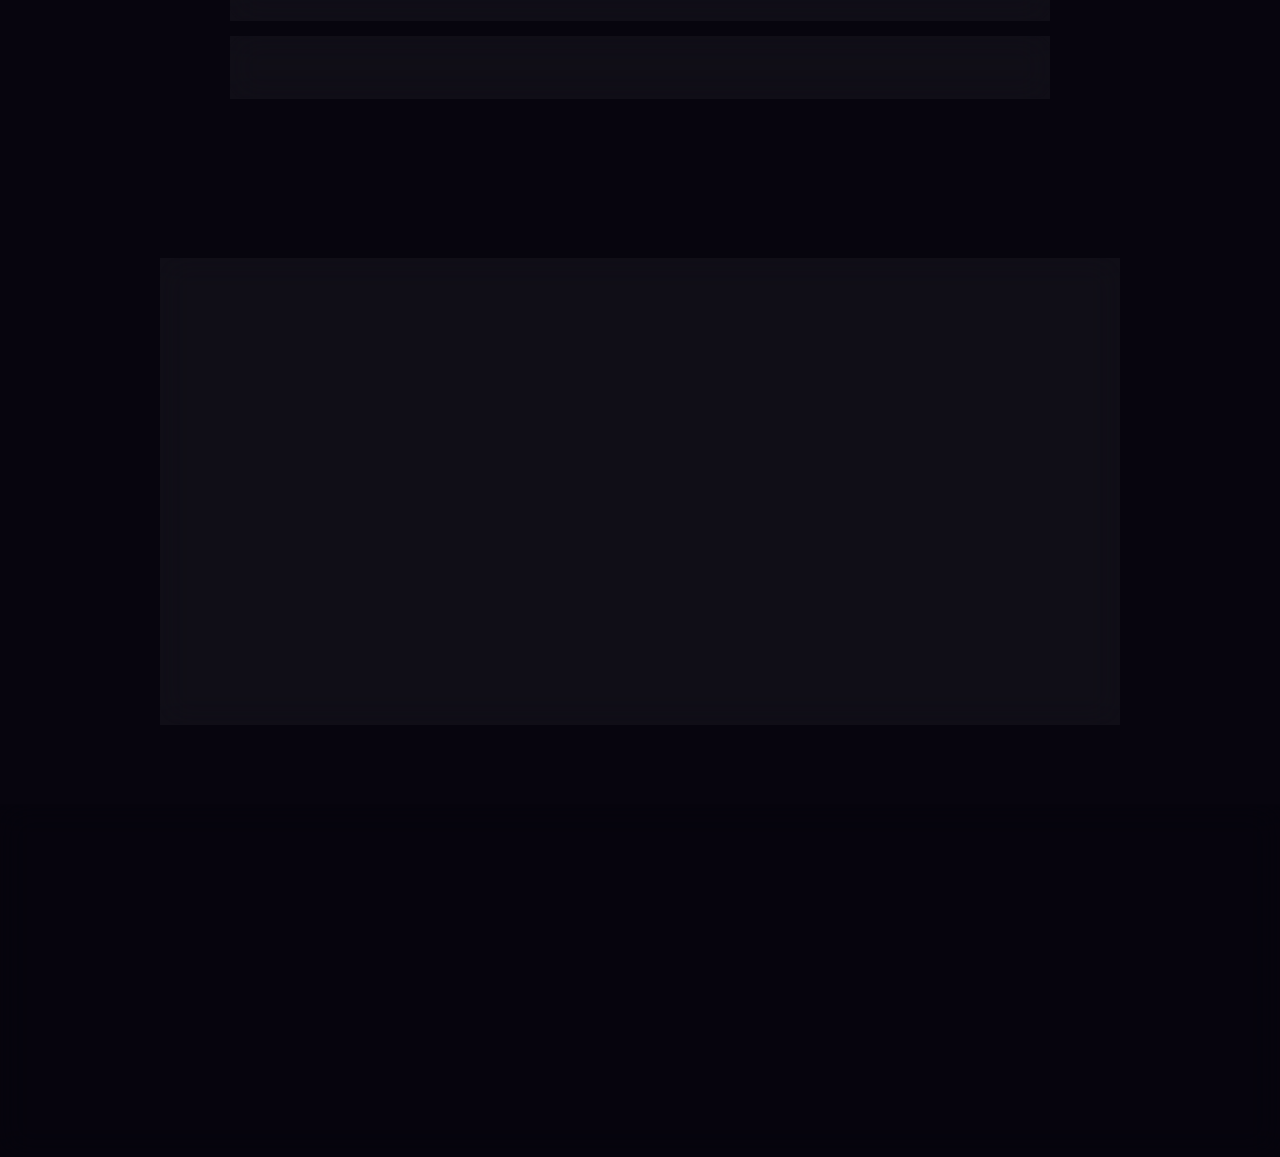
==== commit cf75d8bb: "docs(support): update documentation link copy to دليل الاستخدام" ====
--- a/index.html
+++ b/index.html
@@ -47,7 +47,7 @@
         <li><a href="#ticket" class="nav-link" data-i18n="navTicket">تذكرة سريعة</a></li>
         <li><a href="#faq" class="nav-link" data-i18n="navFaq">الأسئلة الشائعة</a></li>
         <li><a href="#about" class="nav-link" data-i18n="navAbout">عن المطور</a></li>
-        <li><a href="/" class="nav-link" data-i18n="navDocs">التوثيق الرسمي ↗</a></li>
+        <li><a href="https://bellora.ssp-1.com/" target="_blank" rel="noopener" class="nav-link" data-i18n="navDocs">دليل الاستخدام ↗</a></li>
       </ul>
 
       <div class="nav-actions">
@@ -184,7 +184,7 @@
             <svg width="14" height="14" fill="none" stroke="currentColor" viewBox="0 0 24 24"><path stroke-linecap="round" stroke-linejoin="round" stroke-width="2" d="M13 10V3L4 14h7v7l9-11h-7z"></path></svg>
             <span data-i18n="chDocsSla">توثيق إلكتروني متاح دائماً</span>
           </div>
-          <a href="https://bellora.ssp-1.com/" target="_blank" rel="noopener" class="channel-action" data-i18n="chDocsAction">تصفح التوثيق الكامل ↗</a>
+          <a href="https://bellora.ssp-1.com/" target="_blank" rel="noopener" class="channel-action" data-i18n="chDocsAction">تصفح دليل الاستخدام ↗</a>
         </div>
       </div>
     </div>
@@ -366,7 +366,7 @@
         <div class="footer-col">
           <h5 data-i18n="footerLegal">الروابط الرسمية</h5>
           <ul class="footer-links">
-            <li><a href="https://bellora.ssp-1.com/" target="_blank" rel="noopener" data-i18n="navDocs">دليل وتوثيق الثيم ↗</a></li>
+            <li><a href="https://bellora.ssp-1.com/" target="_blank" rel="noopener" data-i18n="navDocs">دليل الاستخدام ↗</a></li>
             <li><a href="https://salla.sa/" target="_blank" rel="noopener" data-i18n="footerTheme">ثيم بلّورا على متجر سلة</a></li>
             <li><a href="https://salla.sa/" target="_blank" rel="noopener">منصة سلة (Salla.sa)</a></li>
           </ul>
--- a/styles.css
+++ b/styles.css
@@ -297,7 +297,8 @@
 .hero-title {
   font-size: clamp(2.2rem, 5vw, 3.8rem);
   font-weight: 800;
-  line-height: 1.2;
+  line-height: 1.35;
+  padding: 0.05em 0 0.2em;
   margin-bottom: 1.25rem;
   background: linear-gradient(135deg, #ffffff 40%, var(--primary) 90%);
   -webkit-background-clip: text;
